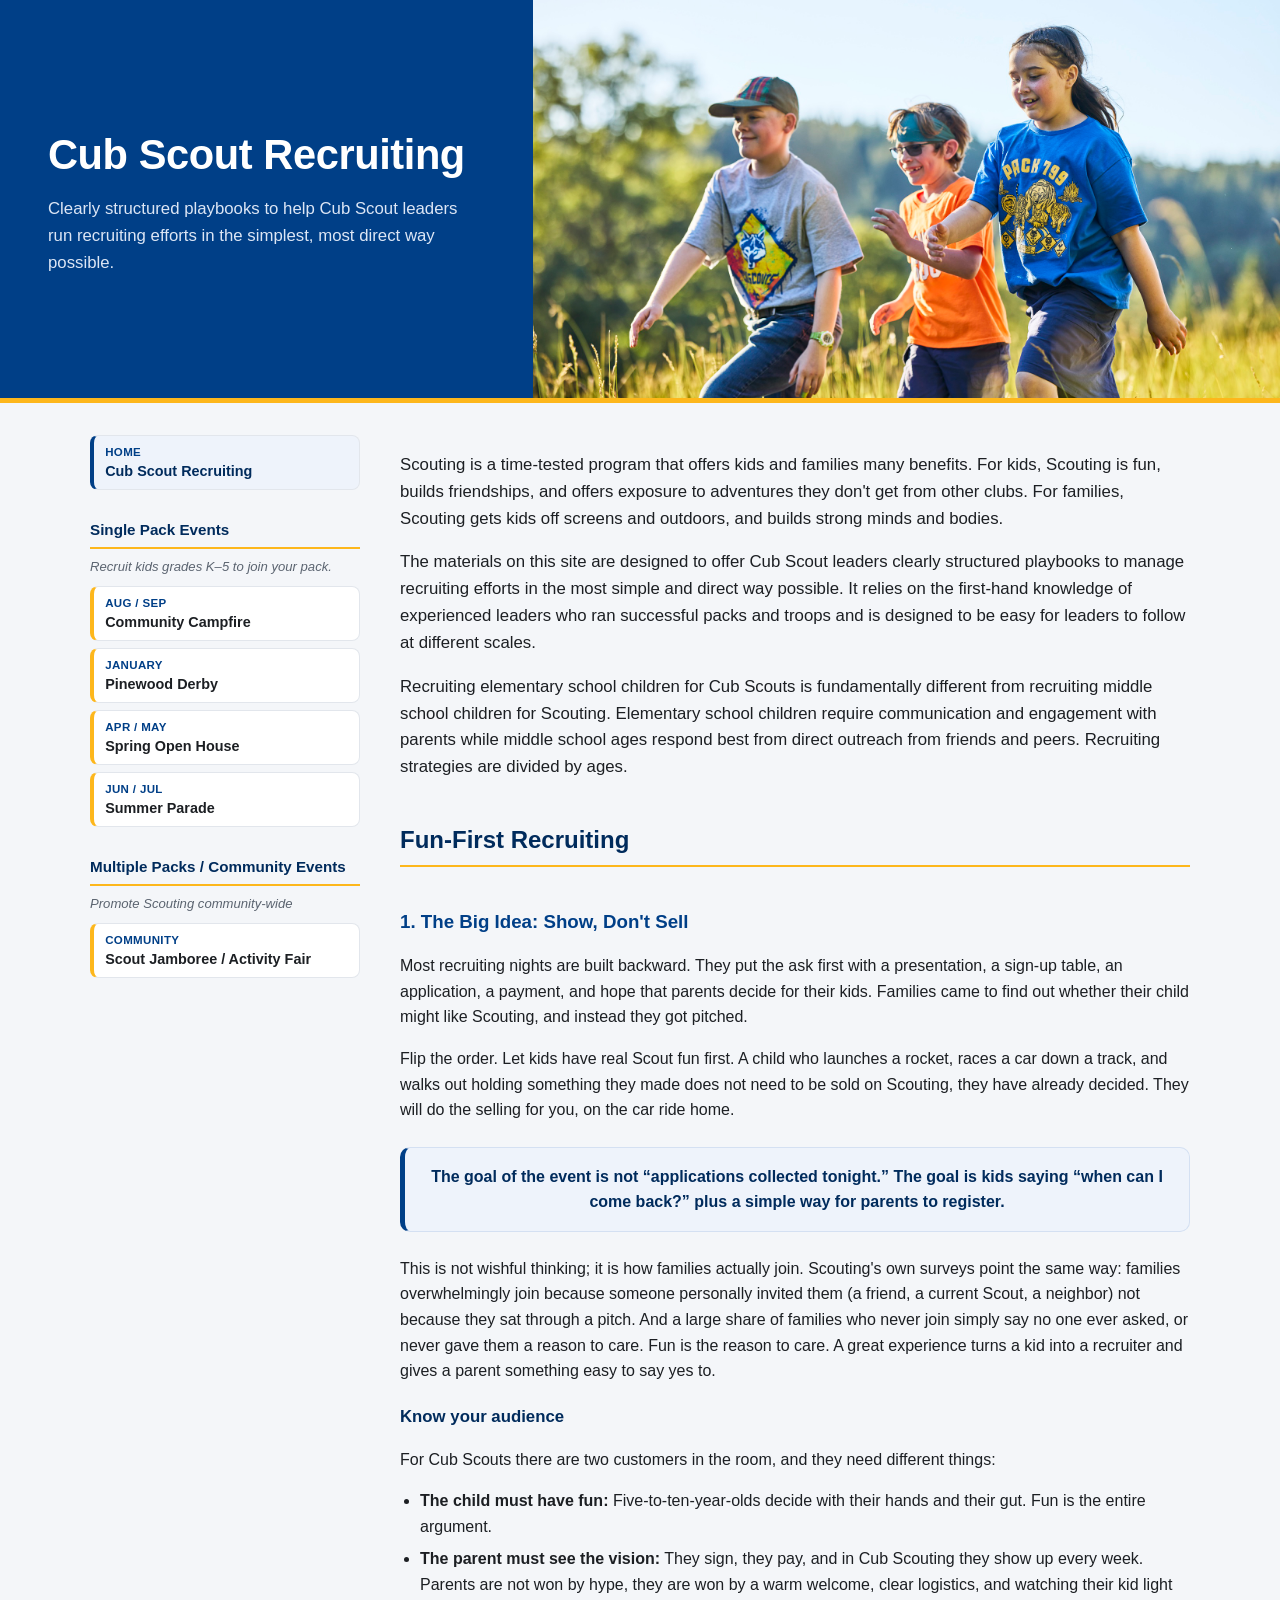
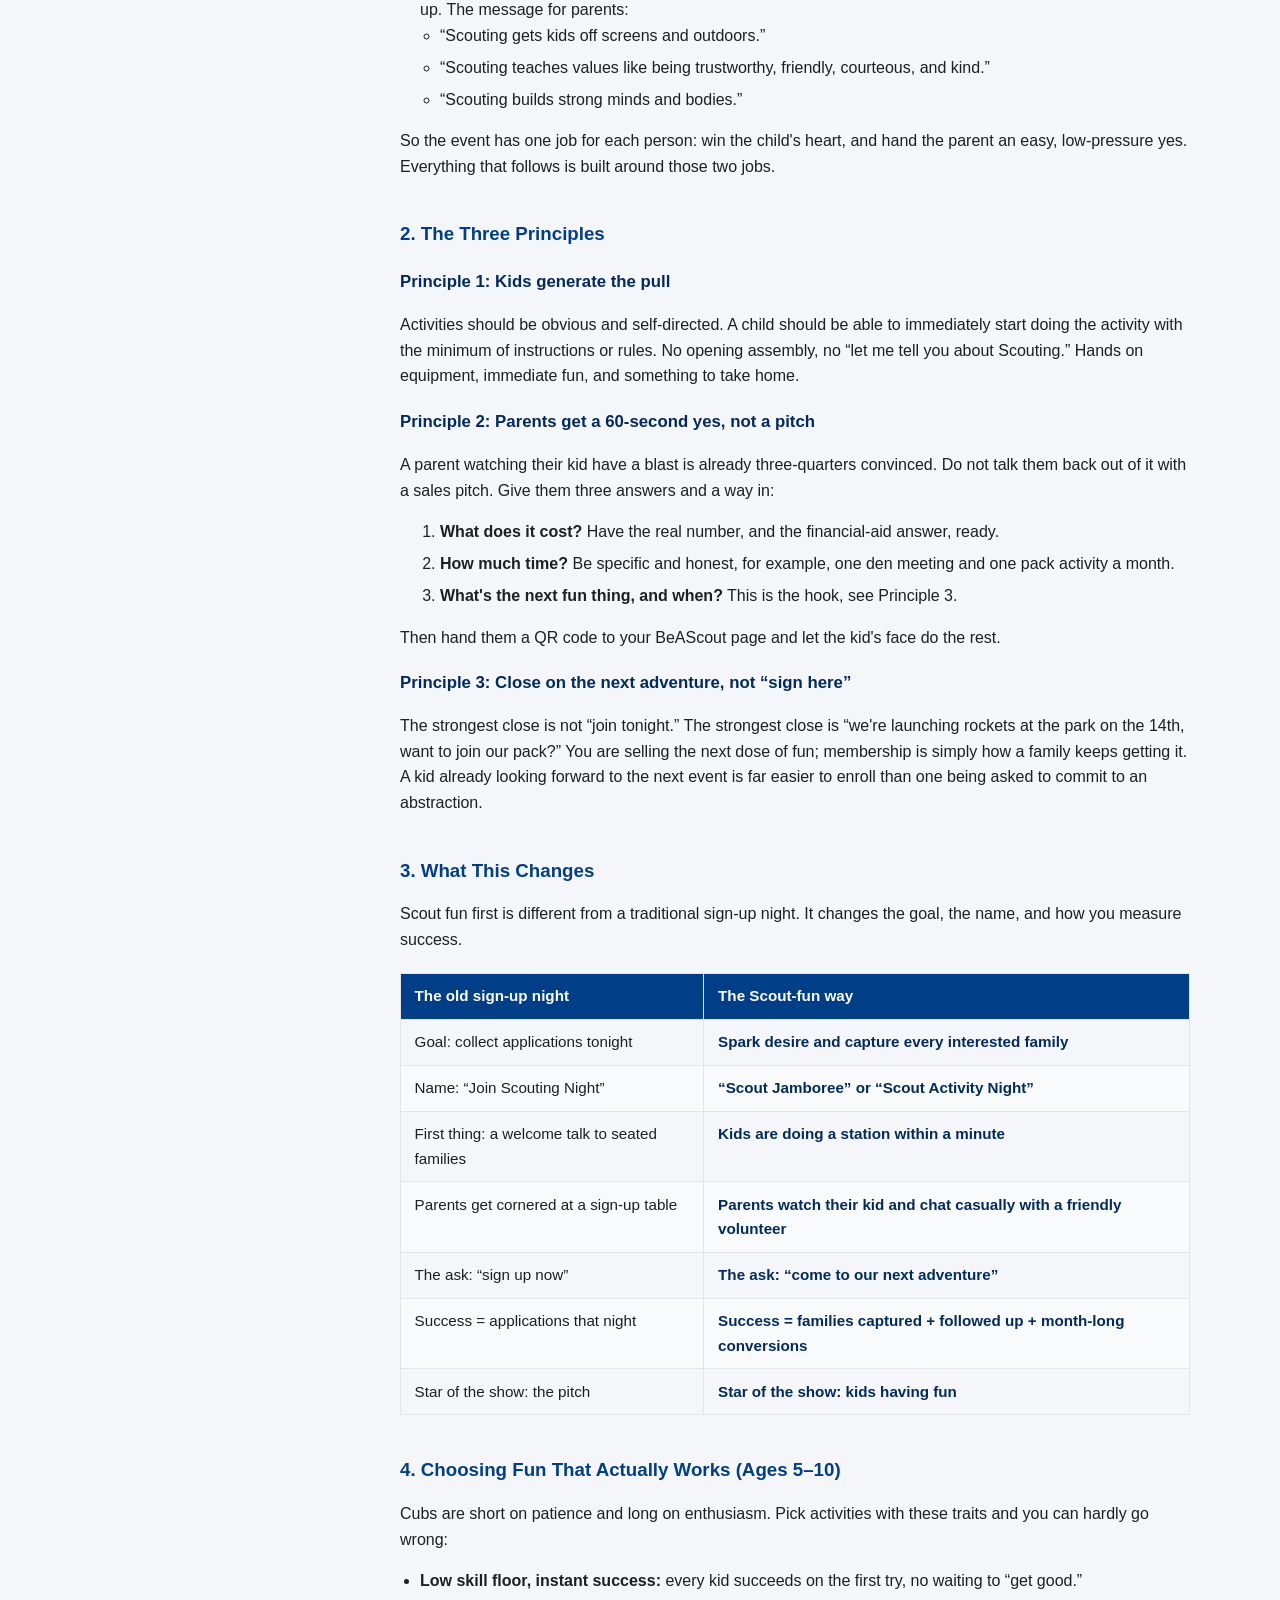
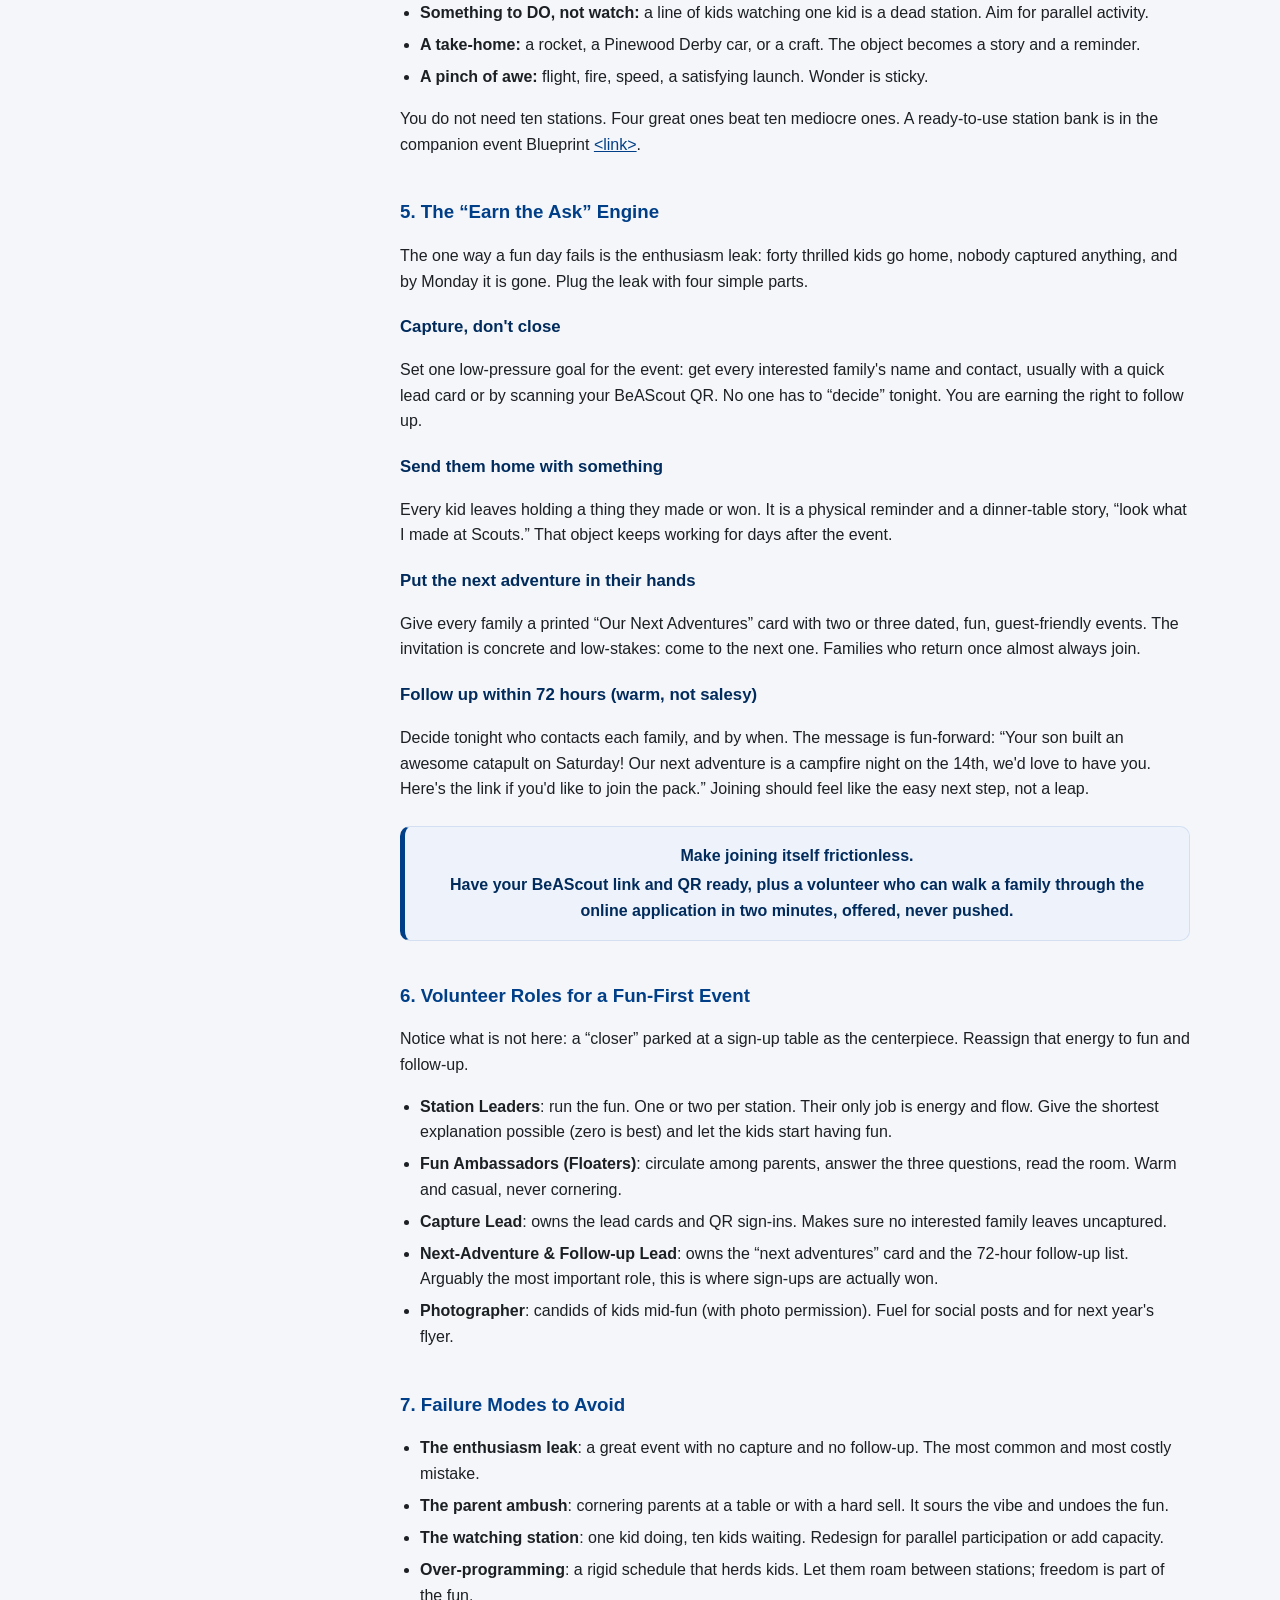
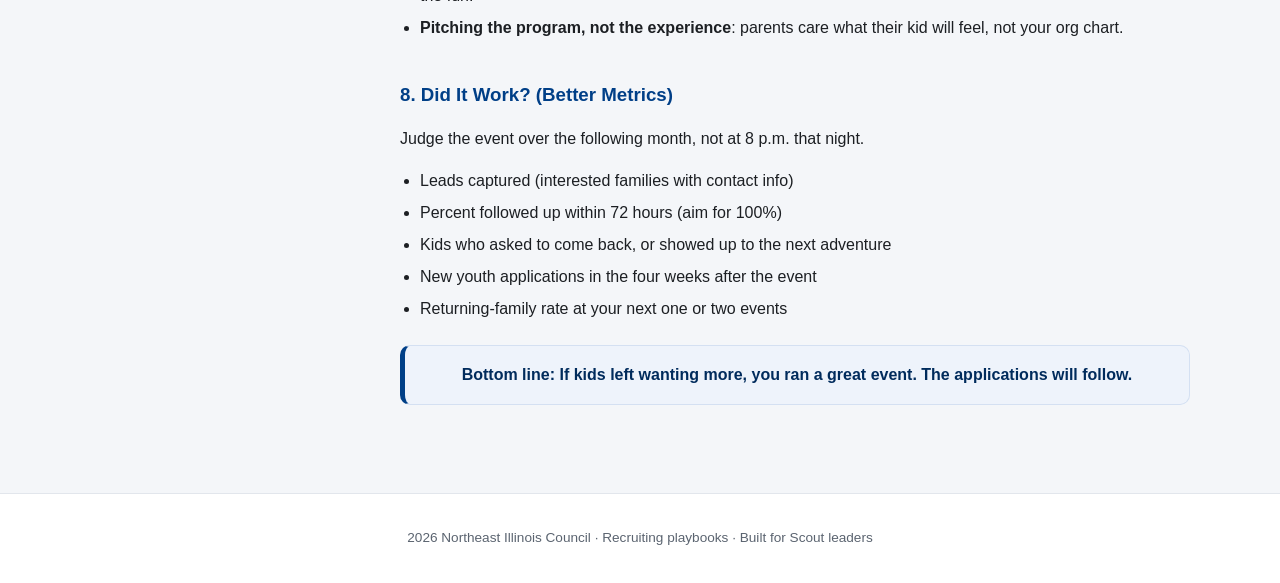
==== index.html @ 7125d2ce "feat: center footer, standardize text, render year dynamically - Center .site-footer text on all pag" ====
<!DOCTYPE html>
<html lang="en">
<head>
  <meta charset="UTF-8">
  <meta name="viewport" content="width=device-width, initial-scale=1.0">
  <title>Cub Scout Recruiting</title>
  <meta name="description" content="Clearly structured recruiting playbooks for Cub Scout leaders, built on the first-hand knowledge of experienced leaders.">
  <link rel="stylesheet" href="styles.css">
</head>
<body>
  <header class="site-header">
    <div class="hero">
      <h1>Cub Scout Recruiting</h1>
      <p class="tagline">Clearly structured playbooks to help Cub Scout leaders run recruiting efforts in the simplest, most direct way possible.</p>
    </div>
    <img class="hero-image" src="images/three_scouts_hiking_hero.jpeg" alt="Three Cub Scouts hiking outdoors">
  </header>

  <div class="layout">
    <aside class="sidebar" id="site-nav"></aside>

    <main class="content article">
      <section class="intro">
        <p>Scouting is a time-tested program that offers kids and families many benefits. For kids, Scouting is fun, builds friendships, and offers exposure to adventures they don't get from other clubs. For families, Scouting gets kids off screens and outdoors, and builds strong minds and bodies.</p>

        <p>The materials on this site are designed to offer Cub Scout leaders clearly structured playbooks to manage recruiting efforts in the most simple and direct way possible. It relies on the first-hand knowledge of experienced leaders who ran successful packs and troops and is designed to be easy for leaders to follow at different scales.</p>

        <p>Recruiting elementary school children for Cub Scouts is fundamentally different from recruiting middle school children for Scouting. Elementary school children require communication and engagement with parents while middle school ages respond best from direct outreach from friends and peers. Recruiting strategies are divided by ages.</p>
      </section>

      <section id="fun-first-recruiting">
        <h2>Fun-First Recruiting</h2>
      </section>

      <section>
        <h3>1. The Big Idea: Show, Don't Sell</h3>
        <p>Most recruiting nights are built backward. They put the ask first with a presentation, a sign-up table, an application, a payment, and hope that parents decide for their kids. Families came to find out whether their child might like Scouting, and instead they got pitched.</p>

        <p>Flip the order. Let kids have real Scout fun first. A child who launches a rocket, races a car down a track, and walks out holding something they made does not need to be sold on Scouting, they have already decided. They will do the selling for you, on the car ride home.</p>

        <div class="callout">
          The goal of the event is not &ldquo;applications collected tonight.&rdquo; The goal is kids saying &ldquo;when can I come back?&rdquo; plus a simple way for parents to register.
        </div>

        <p>This is not wishful thinking; it is how families actually join. Scouting's own surveys point the same way: families overwhelmingly join because someone personally invited them (a friend, a current Scout, a neighbor) not because they sat through a pitch. And a large share of families who never join simply say no one ever asked, or never gave them a reason to care. Fun is the reason to care. A great experience turns a kid into a recruiter and gives a parent something easy to say yes to.</p>

        <h4>Know your audience</h4>
        <p>For Cub Scouts there are two customers in the room, and they need different things:</p>
        <ul>
          <li><strong>The child must have fun:</strong> Five-to-ten-year-olds decide with their hands and their gut. Fun is the entire argument.</li>
          <li><strong>The parent must see the vision:</strong> They sign, they pay, and in Cub Scouting they show up every week. Parents are not won by hype, they are won by a warm welcome, clear logistics, and watching their kid light up. The message for parents:
            <ul>
              <li>&ldquo;Scouting gets kids off screens and outdoors.&rdquo;</li>
              <li>&ldquo;Scouting teaches values like being trustworthy, friendly, courteous, and kind.&rdquo;</li>
              <li>&ldquo;Scouting builds strong minds and bodies.&rdquo;</li>
            </ul>
          </li>
        </ul>
        <p>So the event has one job for each person: win the child's heart, and hand the parent an easy, low-pressure yes. Everything that follows is built around those two jobs.</p>
      </section>

      <section>
        <h3>2. The Three Principles</h3>

        <h4>Principle 1: Kids generate the pull</h4>
        <p>Activities should be obvious and self-directed. A child should be able to immediately start doing the activity with the minimum of instructions or rules. No opening assembly, no &ldquo;let me tell you about Scouting.&rdquo; Hands on equipment, immediate fun, and something to take home.</p>

        <h4>Principle 2: Parents get a 60-second yes, not a pitch</h4>
        <p>A parent watching their kid have a blast is already three-quarters convinced. Do not talk them back out of it with a sales pitch. Give them three answers and a way in:</p>
        <ol>
          <li><strong>What does it cost?</strong> Have the real number, and the financial-aid answer, ready.</li>
          <li><strong>How much time?</strong> Be specific and honest, for example, one den meeting and one pack activity a month.</li>
          <li><strong>What's the next fun thing, and when?</strong> This is the hook, see Principle 3.</li>
        </ol>
        <p>Then hand them a QR code to your BeAScout page and let the kid's face do the rest.</p>

        <h4>Principle 3: Close on the next adventure, not &ldquo;sign here&rdquo;</h4>
        <p>The strongest close is not &ldquo;join tonight.&rdquo; The strongest close is &ldquo;we're launching rockets at the park on the 14th, want to join our pack?&rdquo; You are selling the next dose of fun; membership is simply how a family keeps getting it. A kid already looking forward to the next event is far easier to enroll than one being asked to commit to an abstraction.</p>
      </section>

      <section>
        <h3>3. What This Changes</h3>
        <p>Scout fun first is different from a traditional sign-up night. It changes the goal, the name, and how you measure success.</p>
        <table class="compare">
          <thead>
            <tr>
              <th>The old sign-up night</th>
              <th>The Scout-fun way</th>
            </tr>
          </thead>
          <tbody>
            <tr><td>Goal: collect applications tonight</td><td class="new">Spark desire and capture every interested family</td></tr>
            <tr><td>Name: &ldquo;Join Scouting Night&rdquo;</td><td class="new">&ldquo;Scout Jamboree&rdquo; or &ldquo;Scout Activity Night&rdquo;</td></tr>
            <tr><td>First thing: a welcome talk to seated families</td><td class="new">Kids are doing a station within a minute</td></tr>
            <tr><td>Parents get cornered at a sign-up table</td><td class="new">Parents watch their kid and chat casually with a friendly volunteer</td></tr>
            <tr><td>The ask: &ldquo;sign up now&rdquo;</td><td class="new">The ask: &ldquo;come to our next adventure&rdquo;</td></tr>
            <tr><td>Success = applications that night</td><td class="new">Success = families captured + followed up + month-long conversions</td></tr>
            <tr><td>Star of the show: the pitch</td><td class="new">Star of the show: kids having fun</td></tr>
          </tbody>
        </table>
      </section>

      <section>
        <h3>4. Choosing Fun That Actually Works (Ages 5&ndash;10)</h3>
        <p>Cubs are short on patience and long on enthusiasm. Pick activities with these traits and you can hardly go wrong:</p>
        <ul>
          <li><strong>Low skill floor, instant success:</strong> every kid succeeds on the first try, no waiting to &ldquo;get good.&rdquo;</li>
          <li><strong>Something to DO, not watch:</strong> a line of kids watching one kid is a dead station. Aim for parallel activity.</li>
          <li><strong>A take-home:</strong> a rocket, a Pinewood Derby car, or a craft. The object becomes a story and a reminder.</li>
          <li><strong>A pinch of awe:</strong> flight, fire, speed, a satisfying launch. Wonder is sticky.</li>
        </ul>
        <p>You do not need ten stations. Four great ones beat ten mediocre ones. A ready-to-use station bank is in the companion event Blueprint <a href="#">&lt;link&gt;</a>.</p>
      </section>

      <section>
        <h3>5. The &ldquo;Earn the Ask&rdquo; Engine</h3>
        <p>The one way a fun day fails is the enthusiasm leak: forty thrilled kids go home, nobody captured anything, and by Monday it is gone. Plug the leak with four simple parts.</p>

        <h4>Capture, don't close</h4>
        <p>Set one low-pressure goal for the event: get every interested family's name and contact, usually with a quick lead card or by scanning your BeAScout QR. No one has to &ldquo;decide&rdquo; tonight. You are earning the right to follow up.</p>

        <h4>Send them home with something</h4>
        <p>Every kid leaves holding a thing they made or won. It is a physical reminder and a dinner-table story, &ldquo;look what I made at Scouts.&rdquo; That object keeps working for days after the event.</p>

        <h4>Put the next adventure in their hands</h4>
        <p>Give every family a printed &ldquo;Our Next Adventures&rdquo; card with two or three dated, fun, guest-friendly events. The invitation is concrete and low-stakes: come to the next one. Families who return once almost always join.</p>

        <h4>Follow up within 72 hours (warm, not salesy)</h4>
        <p>Decide tonight who contacts each family, and by when. The message is fun-forward: &ldquo;Your son built an awesome catapult on Saturday! Our next adventure is a campfire night on the 14th, we'd love to have you. Here's the link if you'd like to join the pack.&rdquo; Joining should feel like the easy next step, not a leap.</p>

        <div class="callout">
          <span class="lead">Make joining itself frictionless.</span>
          Have your BeAScout link and QR ready, plus a volunteer who can walk a family through the online application in two minutes, offered, never pushed.
        </div>
      </section>

      <section>
        <h3>6. Volunteer Roles for a Fun-First Event</h3>
        <p>Notice what is not here: a &ldquo;closer&rdquo; parked at a sign-up table as the centerpiece. Reassign that energy to fun and follow-up.</p>
        <ul>
          <li><strong>Station Leaders</strong>: run the fun. One or two per station. Their only job is energy and flow. Give the shortest explanation possible (zero is best) and let the kids start having fun.</li>
          <li><strong>Fun Ambassadors (Floaters)</strong>: circulate among parents, answer the three questions, read the room. Warm and casual, never cornering.</li>
          <li><strong>Capture Lead</strong>: owns the lead cards and QR sign-ins. Makes sure no interested family leaves uncaptured.</li>
          <li><strong>Next-Adventure &amp; Follow-up Lead</strong>: owns the &ldquo;next adventures&rdquo; card and the 72-hour follow-up list. Arguably the most important role, this is where sign-ups are actually won.</li>
          <li><strong>Photographer</strong>: candids of kids mid-fun (with photo permission). Fuel for social posts and for next year's flyer.</li>
        </ul>
      </section>

      <section>
        <h3>7. Failure Modes to Avoid</h3>
        <ul>
          <li><strong>The enthusiasm leak</strong>: a great event with no capture and no follow-up. The most common and most costly mistake.</li>
          <li><strong>The parent ambush</strong>: cornering parents at a table or with a hard sell. It sours the vibe and undoes the fun.</li>
          <li><strong>The watching station</strong>: one kid doing, ten kids waiting. Redesign for parallel participation or add capacity.</li>
          <li><strong>Over-programming</strong>: a rigid schedule that herds kids. Let them roam between stations; freedom is part of the fun.</li>
          <li><strong>Pitching the program, not the experience</strong>: parents care what their kid will feel, not your org chart.</li>
        </ul>
      </section>

      <section>
        <h3>8. Did It Work? (Better Metrics)</h3>
        <p>Judge the event over the following month, not at 8 p.m. that night.</p>
        <ul>
          <li>Leads captured (interested families with contact info)</li>
          <li>Percent followed up within 72 hours (aim for 100%)</li>
          <li>Kids who asked to come back, or showed up to the next adventure</li>
          <li>New youth applications in the four weeks after the event</li>
          <li>Returning-family rate at your next one or two events</li>
        </ul>
        <div class="callout">
          Bottom line: If kids left wanting more, you ran a great event. The applications will follow.
        </div>
      </section>
    </main>
  </div>

  <footer class="site-footer">
    <div class="inner">
      <p id="site-footer-text">Northeast Illinois Council &middot; Recruiting playbooks &middot; Built for Scout leaders</p>
    </div>
  </footer>

  <script src="nav.js"></script>
</body>
</html>
---- styles.css ----
/* Cub Scout Recruiting — shared styles
   Static-site friendly: no external dependencies, served as-is from R2. */

:root {
  --scout-blue: #003f87;      /* BSA blue */
  --scout-blue-dark: #002b5c;
  --scout-gold: #ce1126;      /* accent red */
  --scout-yellow: #fdb71c;    /* BSA gold */
  --ink: #1c1f23;
  --muted: #5b6470;
  --paper: #ffffff;
  --bg: #f4f6f9;
  --border: #e2e6ec;
  --radius: 10px;
  --maxw: 860px;
}

* { box-sizing: border-box; }

html { -webkit-text-size-adjust: 100%; }

body {
  margin: 0;
  font-family: -apple-system, BlinkMacSystemFont, "Segoe UI", Roboto, Helvetica, Arial, sans-serif;
  line-height: 1.6;
  color: var(--ink);
  background: var(--bg);
}

a { color: var(--scout-blue); }
a:hover { color: var(--scout-blue-dark); }

/* ---- Header / hero ---- */
.site-header {
  background: var(--scout-blue);
  color: #fff;
  border-bottom: 5px solid var(--scout-yellow);
  display: grid;
  grid-template-columns: 5fr 7fr;
  align-items: stretch;
  min-height: 320px;
}

.hero {
  display: flex;
  flex-direction: column;
  justify-content: center;
  padding: 2.5rem clamp(1.25rem, 4vw, 3rem);
}

.hero h1 {
  margin: 0 0 .5rem;
  font-size: clamp(1.8rem, 4vw, 2.6rem);
  letter-spacing: -0.01em;
}

.hero .tagline {
  margin: 0;
  font-size: 1.05rem;
  color: #dce6f5;
  max-width: 60ch;
}

.hero-image {
  width: 100%;
  height: 100%;
  object-fit: cover;
  object-position: center top; /* anchor crop to top so faces stay in frame */
  display: block;
}

/* Stack hero on narrow screens: image on top, text below */
@media (max-width: 760px) {
  .site-header {
    grid-template-columns: 1fr;
    min-height: 0;
  }
  .site-header .hero { order: 2; }
  .site-header .hero-image {
    order: 1;
    height: auto;
    max-height: 280px;
  }
}

/* ---- Layout ---- */
main {
  max-width: var(--maxw);
  margin: 0 auto;
  padding: 2rem 1.25rem 3rem;
}

/* Two-column layout: left nav sidebar + content */
.layout {
  max-width: 1140px;
  margin: 0 auto;
  padding: 2rem 1.25rem 3rem;
  display: grid;
  grid-template-columns: 270px 1fr;
  gap: 2.5rem;
  align-items: start;
}

.layout main { max-width: none; margin: 0; padding: 0; }

.sidebar { position: sticky; top: 1rem; }

.nav-group { margin-bottom: 1.75rem; }

.nav-group h2 {
  font-size: .95rem;
  color: var(--scout-blue-dark);
  border-bottom: 2px solid var(--scout-yellow);
  padding-bottom: .3rem;
  margin: 0 0 .4rem;
}

.nav-group .objective {
  font-size: .82rem;
  margin: 0 0 .6rem;
}

.side-nav {
  list-style: none;
  margin: 0;
  padding: 0;
  display: grid;
  gap: .45rem;
}

.side-nav a {
  display: block;
  background: var(--paper);
  border: 1px solid var(--border);
  border-left: 4px solid var(--scout-yellow);
  border-radius: 8px;
  padding: .55rem .7rem;
  text-decoration: none;
  color: var(--ink);
  font-weight: 600;
  font-size: .9rem;
  line-height: 1.3;
  transition: border-color .15s, box-shadow .15s, transform .05s;
}

.side-nav a:hover {
  border-left-color: var(--scout-blue);
  box-shadow: 0 2px 8px rgba(0, 63, 135, 0.08);
  transform: translateY(-1px);
}

.side-nav .when {
  display: block;
  color: var(--scout-blue);
  font-weight: 700;
  font-size: .72rem;
  text-transform: uppercase;
  letter-spacing: .03em;
  margin-bottom: .1rem;
}

/* Current page in the shared nav */
.side-nav a[aria-current="page"] {
  border-left-color: var(--scout-blue);
  background: #eef3fb;
  color: var(--scout-blue-dark);
}

@media (max-width: 760px) {
  .layout {
    grid-template-columns: 1fr;
    gap: 1.5rem;
  }
  .sidebar { position: static; }
}

section { margin-bottom: 2.5rem; }

.intro p { font-size: 1.05rem; }

h2 {
  color: var(--scout-blue-dark);
  border-bottom: 2px solid var(--scout-yellow);
  padding-bottom: .35rem;
  margin-top: 2rem;
}

.objective {
  font-style: italic;
  color: var(--muted);
  margin: .25rem 0 1rem;
}

/* ---- Playbook link cards ---- */
.playbook-list {
  list-style: none;
  margin: 0;
  padding: 0;
  display: grid;
  gap: .75rem;
}

.playbook-list a {
  display: block;
  background: var(--paper);
  border: 1px solid var(--border);
  border-left: 5px solid var(--scout-yellow);
  border-radius: var(--radius);
  padding: .9rem 1.1rem;
  text-decoration: none;
  color: var(--ink);
  font-weight: 600;
  transition: border-color .15s, transform .05s, box-shadow .15s;
}

.playbook-list a:hover {
  border-left-color: var(--scout-blue);
  box-shadow: 0 2px 10px rgba(0, 63, 135, 0.08);
  transform: translateY(-1px);
}

.playbook-list .when {
  display: inline-block;
  min-width: 7.5rem;
  color: var(--scout-blue);
  font-weight: 700;
}

/* ---- Breadcrumb / back link on subpages ---- */
.breadcrumb {
  max-width: var(--maxw);
  margin: 0 auto;
  padding: 1rem 1.25rem 0;
  font-size: .9rem;
}

/* ---- Footer ---- */
.site-footer {
  border-top: 1px solid var(--border);
  background: var(--paper);
  color: var(--muted);
  font-size: .85rem;
}

.site-footer .inner {
  max-width: var(--maxw);
  margin: 0 auto;
  padding: 1.25rem;
  text-align: center;
}

/* ---- Article / playbook content ---- */
.article h3 {
  color: var(--scout-blue);
  margin-top: 1.75rem;
  margin-bottom: .4rem;
}

.article h4 {
  color: var(--scout-blue-dark);
  font-size: 1.05rem;
  margin-top: 1.25rem;
  margin-bottom: .3rem;
}

.article ul { padding-left: 1.25rem; }
.article li { margin-bottom: .4rem; }

/* Highlighted callout / pull box */
.callout {
  background: #eef3fb;
  border: 1px solid #d4e0f2;
  border-left: 5px solid var(--scout-blue);
  border-radius: var(--radius);
  padding: 1rem 1.25rem;
  margin: 1.5rem 0;
  text-align: center;
  font-weight: 600;
  color: var(--scout-blue-dark);
}

.callout .lead { display: block; font-weight: 700; margin-bottom: .25rem; }

/* Comparison table (old way vs new way) */
.compare {
  width: 100%;
  border-collapse: collapse;
  margin: 1.25rem 0;
  font-size: .95rem;
}

.compare th, .compare td {
  border: 1px solid var(--border);
  padding: .65rem .85rem;
  text-align: left;
  vertical-align: top;
}

.compare thead th {
  background: var(--scout-blue);
  color: #fff;
}

.compare tbody tr:nth-child(even) td { background: #f8fafc; }

.compare td.new { color: var(--scout-blue-dark); font-weight: 600; }

/* Activities reference table */
.activity-table {
  width: 100%;
  border-collapse: collapse;
  margin: 1.25rem 0;
  font-size: .92rem;
}

.activity-table th,
.activity-table td {
  border: 1px solid var(--border);
  padding: .55rem .7rem;
  text-align: left;
  vertical-align: top;
}

.activity-table thead th {
  background: var(--scout-blue);
  color: #fff;
}

.activity-table tbody td:first-child {
  font-weight: 600;
  color: var(--scout-blue-dark);
  width: 22%;
}

.activity-table tr.cat th {
  background: var(--scout-yellow);
  color: var(--scout-blue-dark);
  font-size: .78rem;
  text-transform: uppercase;
  letter-spacing: .04em;
}

/* ---- Subpage placeholder ---- */
.placeholder {
  background: var(--paper);
  border: 1px dashed var(--border);
  border-radius: var(--radius);
  padding: 1.5rem;
  color: var(--muted);
}
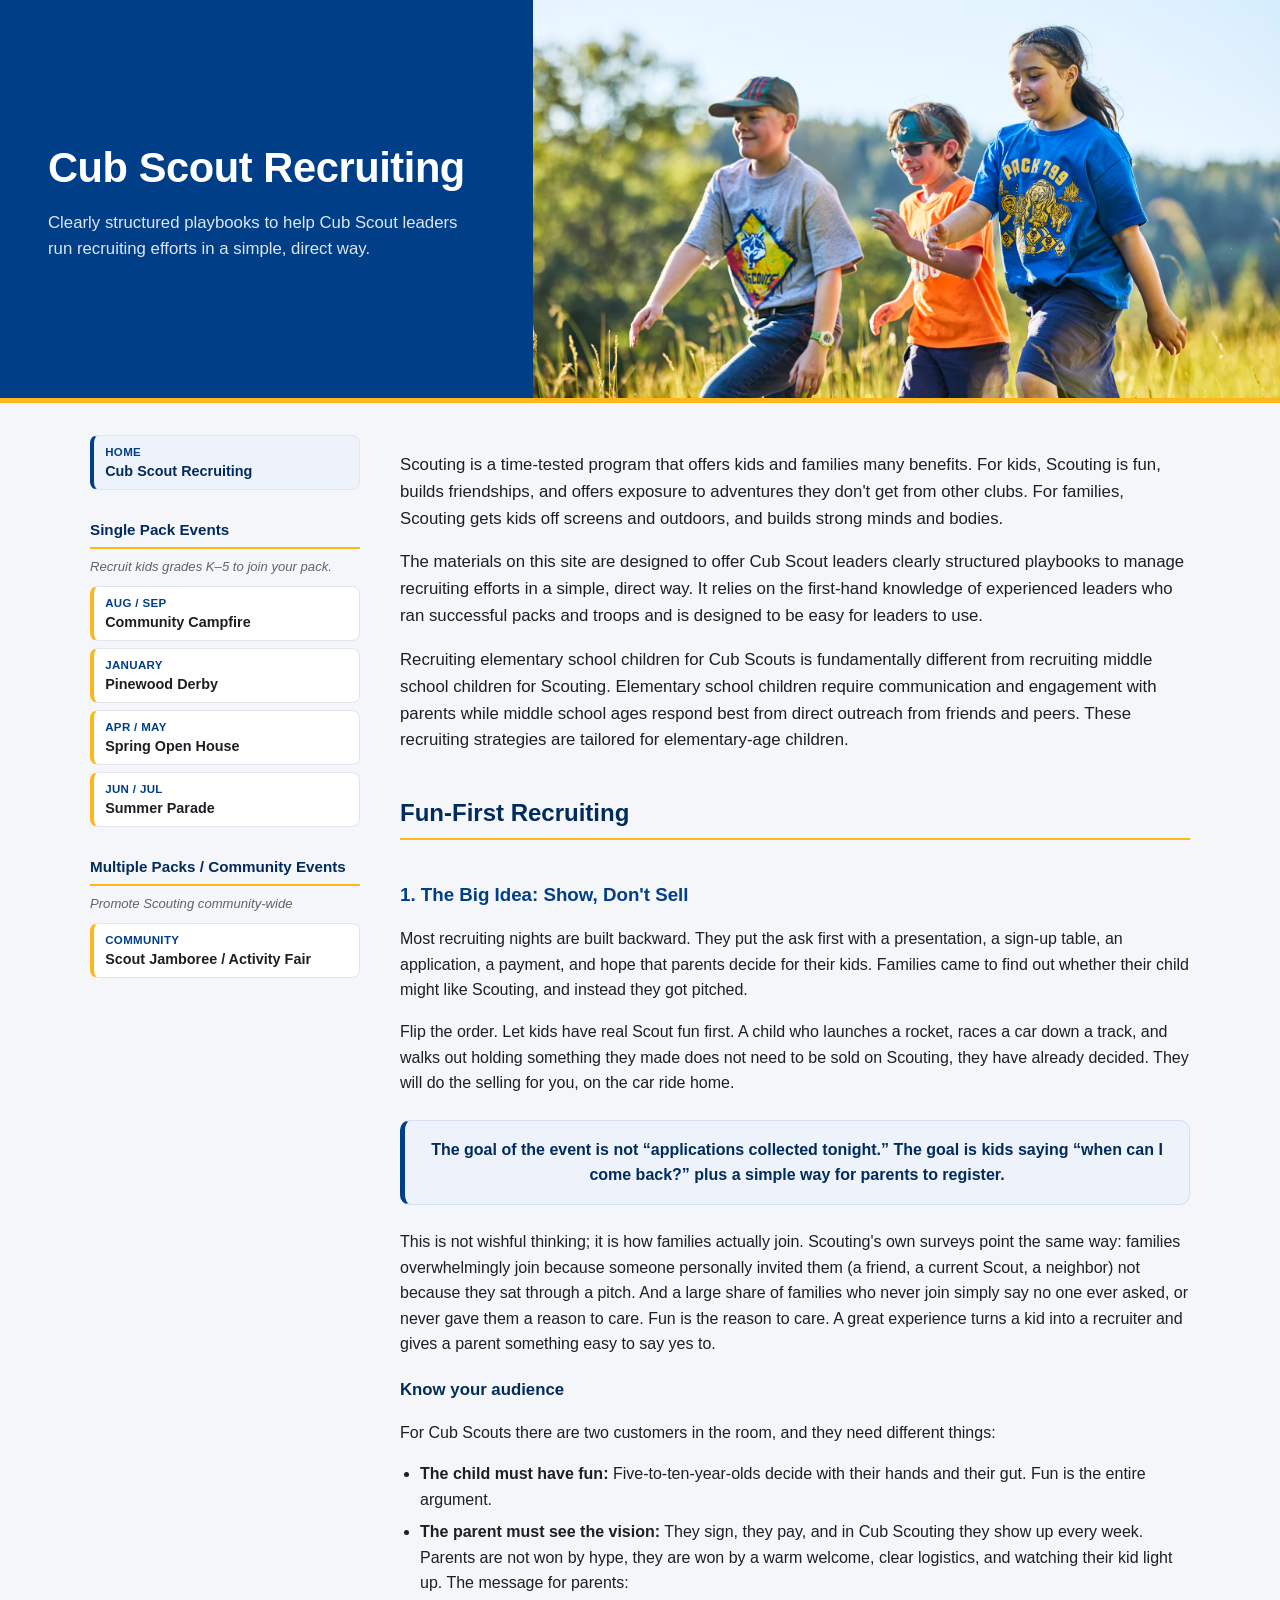
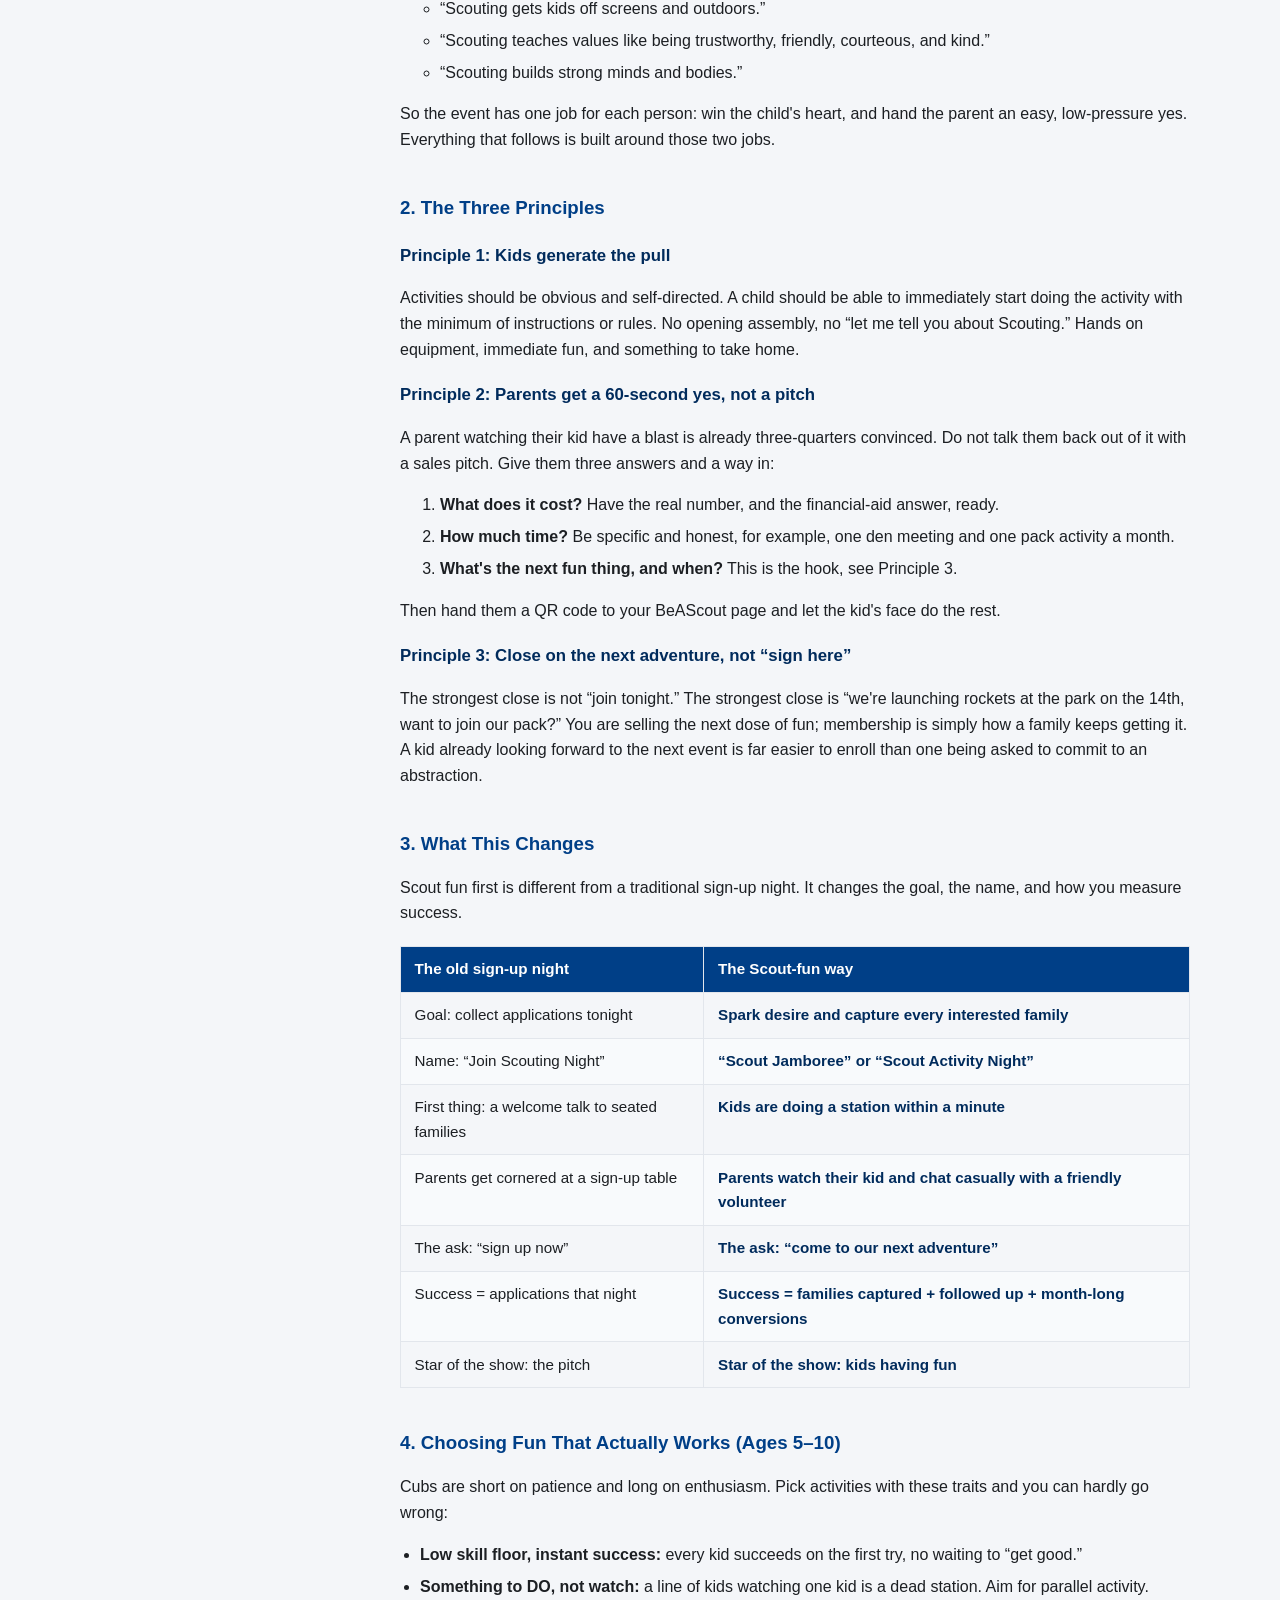
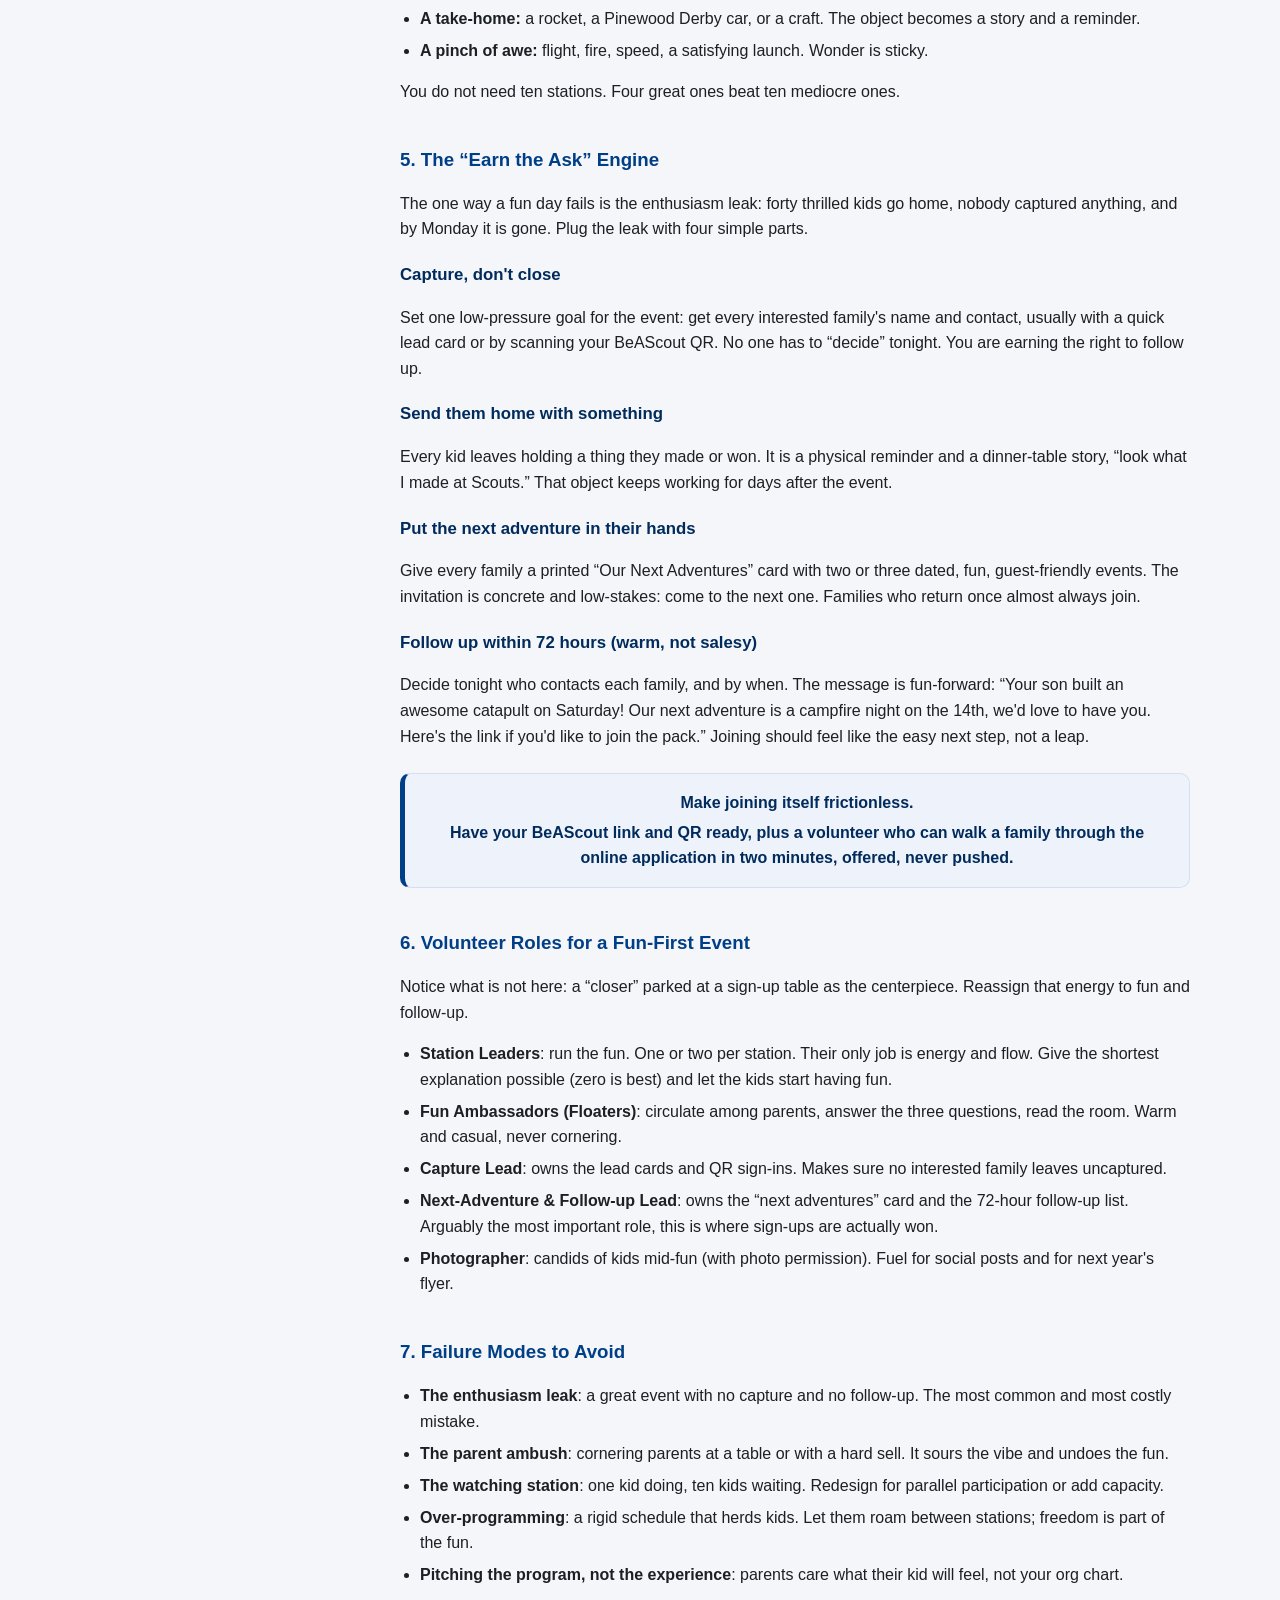
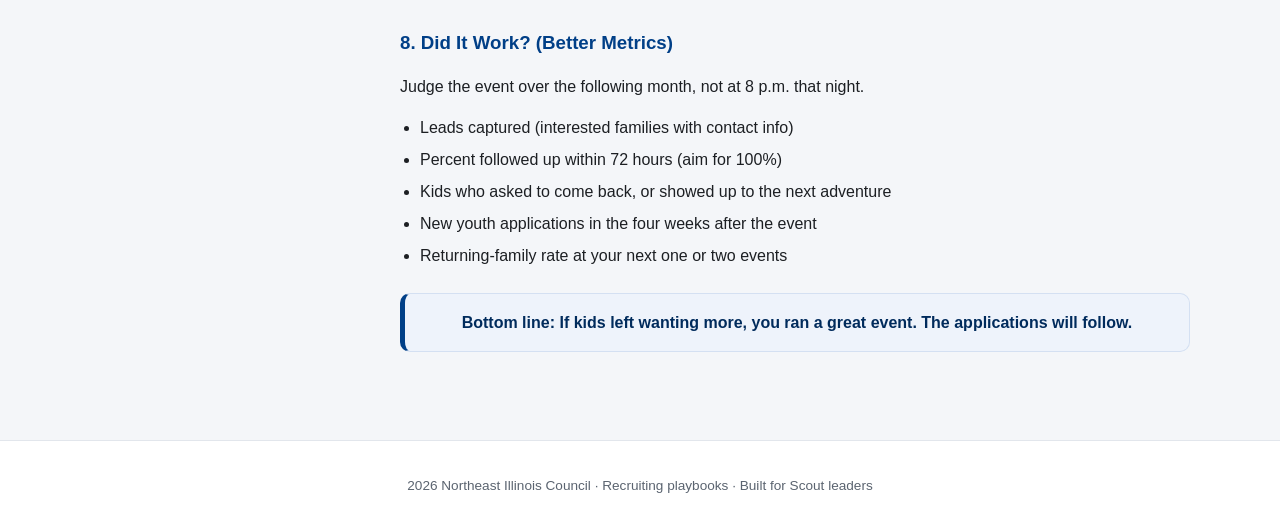
==== commit d6b65f4a: "feat: fill in Pinewood Derby page from pack planning docs Document the full Pinewood Derby playbook " ====
--- a/index.html
+++ b/index.html
@@ -11,7 +11,7 @@
   <header class="site-header">
     <div class="hero">
       <h1>Cub Scout Recruiting</h1>
-      <p class="tagline">Clearly structured playbooks to help Cub Scout leaders run recruiting efforts in the simplest, most direct way possible.</p>
+      <p class="tagline">Clearly structured playbooks to help Cub Scout leaders run recruiting efforts in a simple, direct way.</p>
     </div>
     <img class="hero-image" src="images/three_scouts_hiking_hero.jpeg" alt="Three Cub Scouts hiking outdoors">
   </header>
@@ -23,9 +23,9 @@
       <section class="intro">
         <p>Scouting is a time-tested program that offers kids and families many benefits. For kids, Scouting is fun, builds friendships, and offers exposure to adventures they don't get from other clubs. For families, Scouting gets kids off screens and outdoors, and builds strong minds and bodies.</p>
 
-        <p>The materials on this site are designed to offer Cub Scout leaders clearly structured playbooks to manage recruiting efforts in the most simple and direct way possible. It relies on the first-hand knowledge of experienced leaders who ran successful packs and troops and is designed to be easy for leaders to follow at different scales.</p>
+        <p>The materials on this site are designed to offer Cub Scout leaders clearly structured playbooks to manage recruiting efforts in a simple, direct way. It relies on the first-hand knowledge of experienced leaders who ran successful packs and troops and is designed to be easy for leaders to use.</p>
 
-        <p>Recruiting elementary school children for Cub Scouts is fundamentally different from recruiting middle school children for Scouting. Elementary school children require communication and engagement with parents while middle school ages respond best from direct outreach from friends and peers. Recruiting strategies are divided by ages.</p>
+        <p>Recruiting elementary school children for Cub Scouts is fundamentally different from recruiting middle school children for Scouting. Elementary school children require communication and engagement with parents while middle school ages respond best from direct outreach from friends and peers. These recruiting strategies are tailored for elementary-age children.</p>
       </section>
 
       <section id="fun-first-recruiting">
@@ -109,7 +109,7 @@
           <li><strong>A take-home:</strong> a rocket, a Pinewood Derby car, or a craft. The object becomes a story and a reminder.</li>
           <li><strong>A pinch of awe:</strong> flight, fire, speed, a satisfying launch. Wonder is sticky.</li>
         </ul>
-        <p>You do not need ten stations. Four great ones beat ten mediocre ones. A ready-to-use station bank is in the companion event Blueprint <a href="#">&lt;link&gt;</a>.</p>
+        <p>You do not need ten stations. Four great ones beat ten mediocre ones.</p>
       </section>
 
       <section>
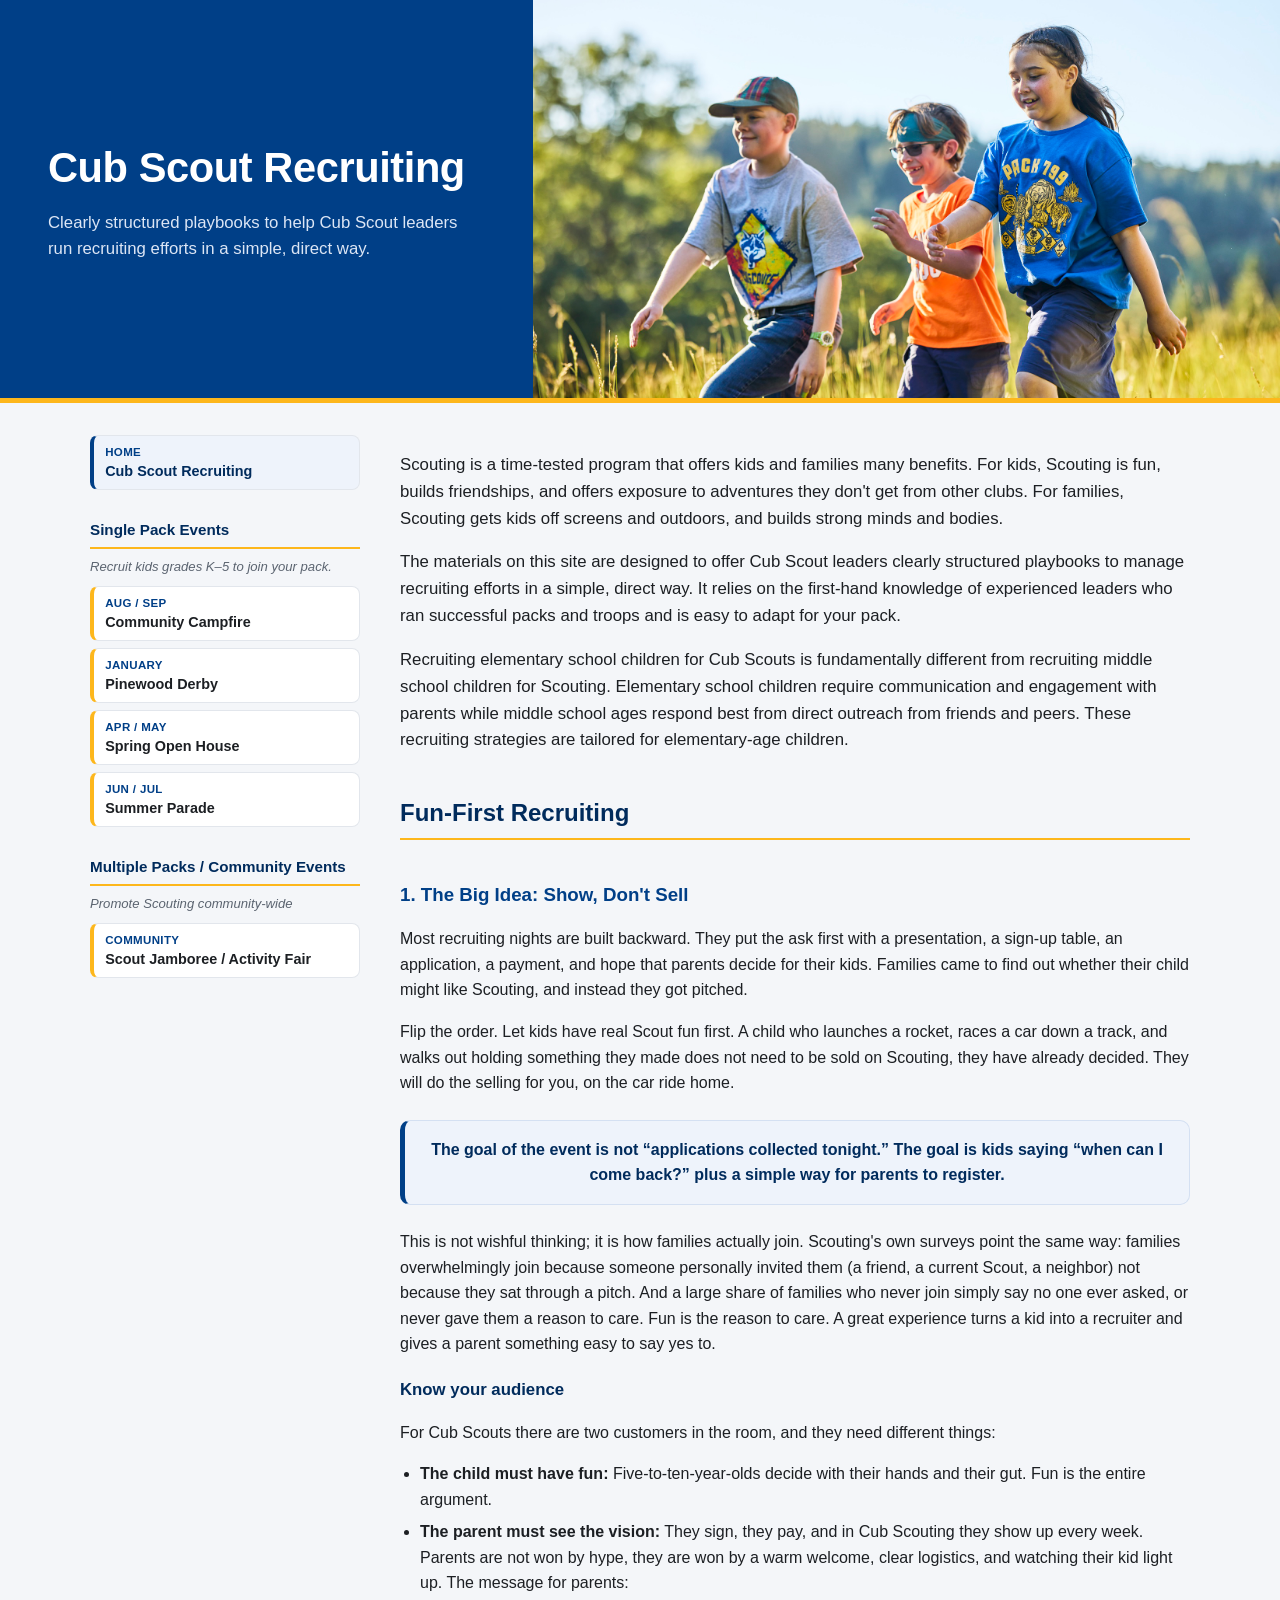
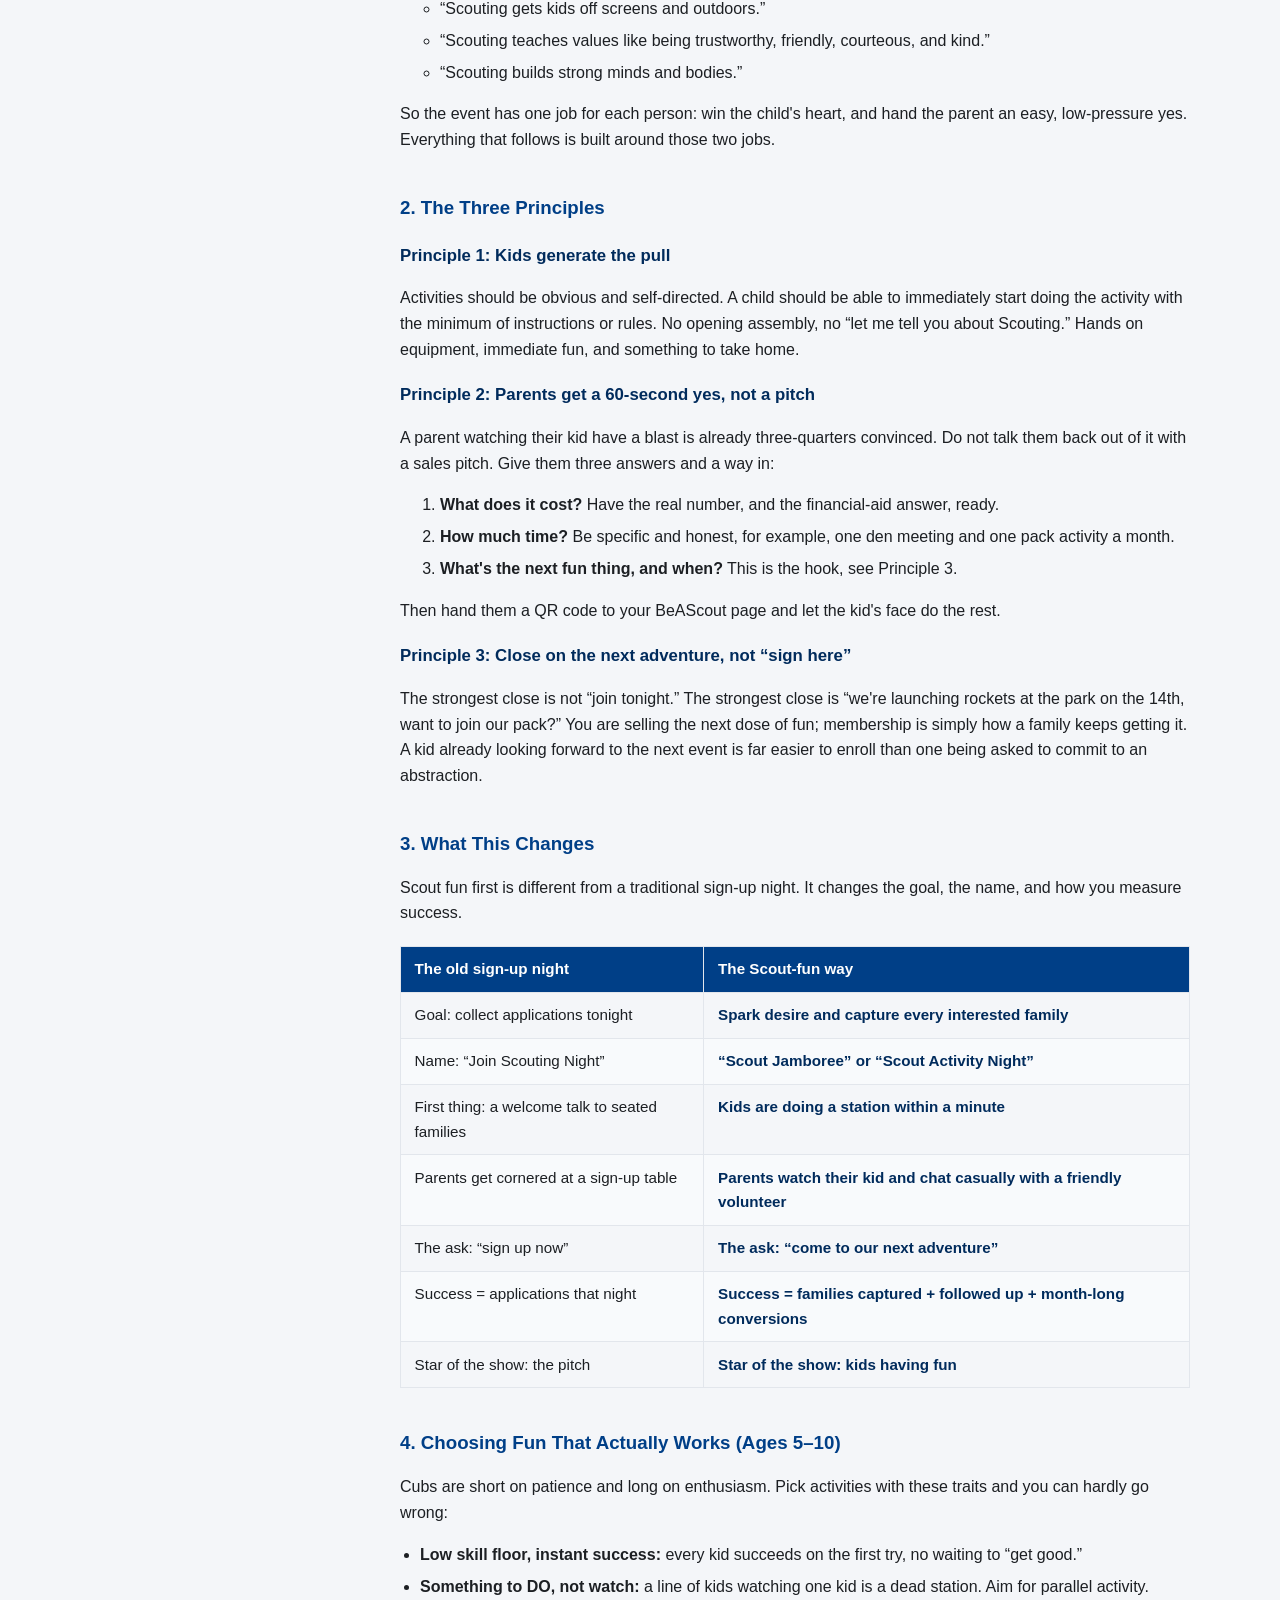
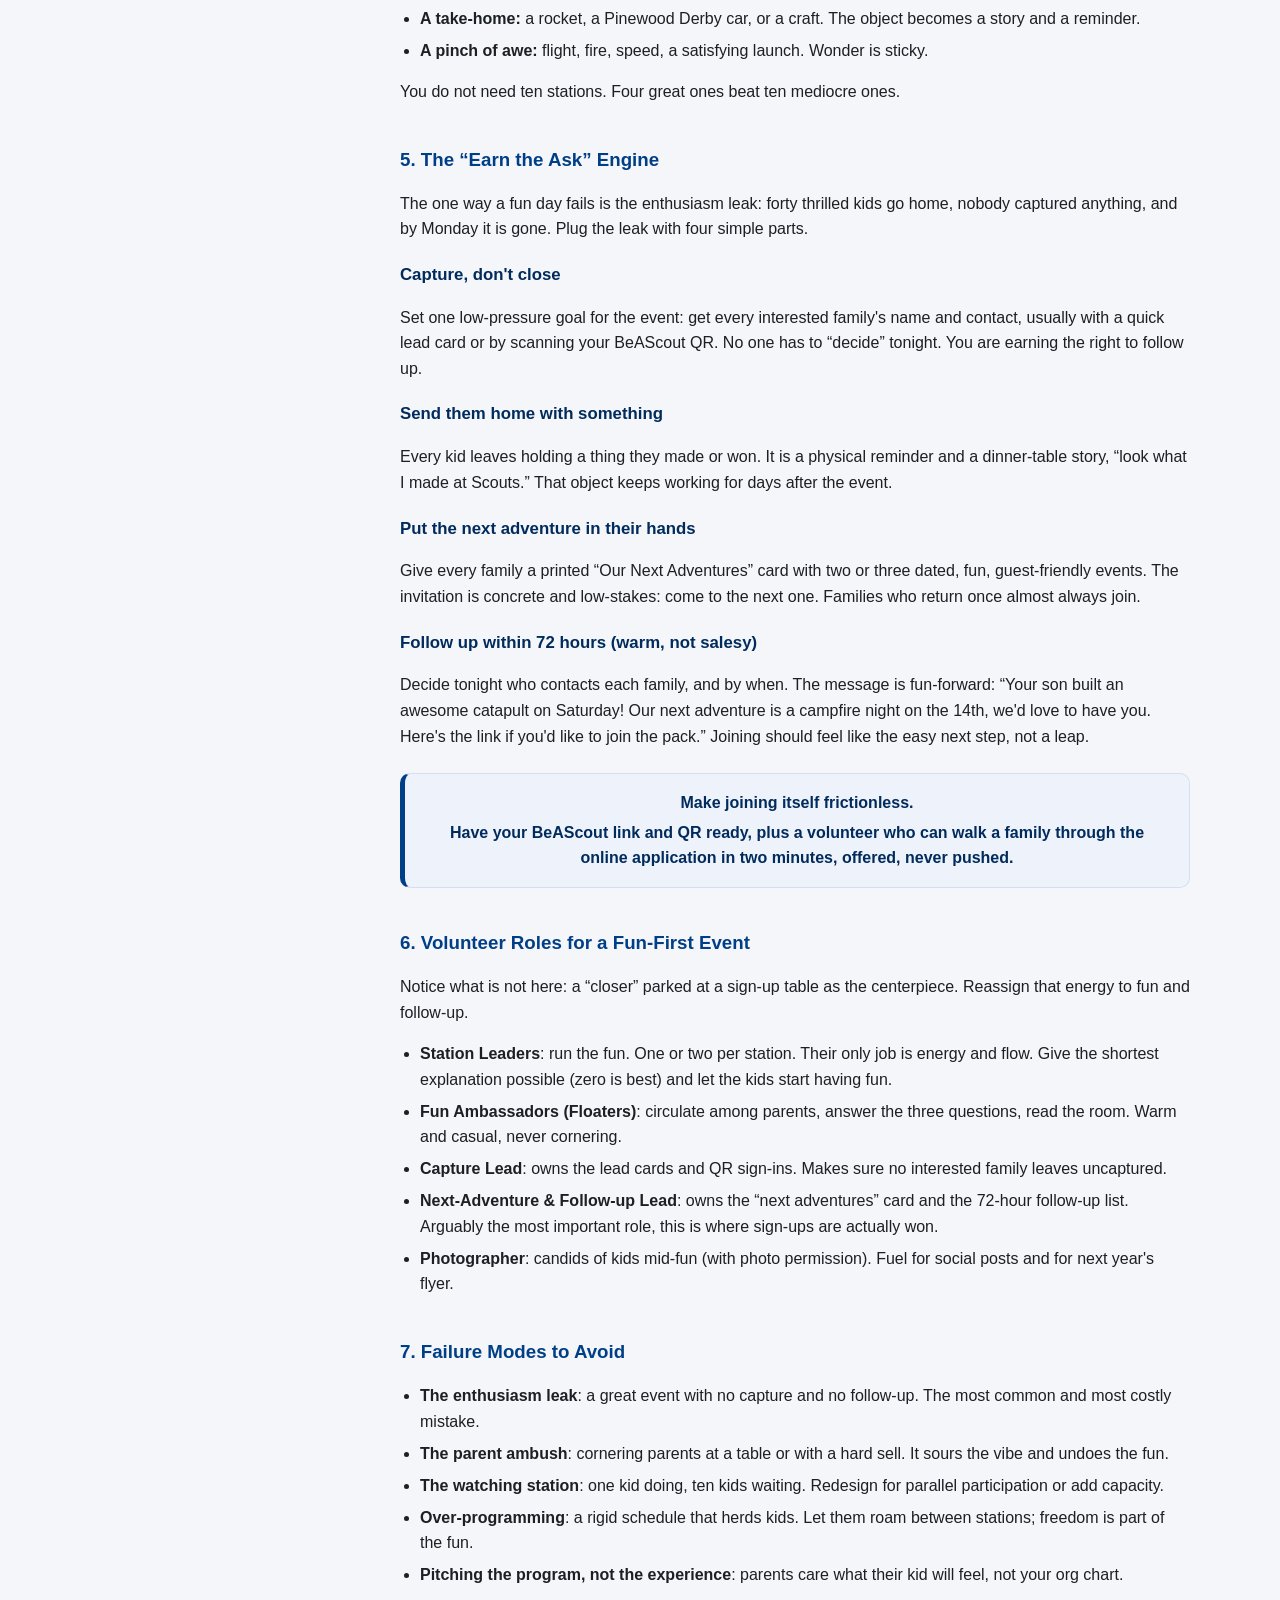
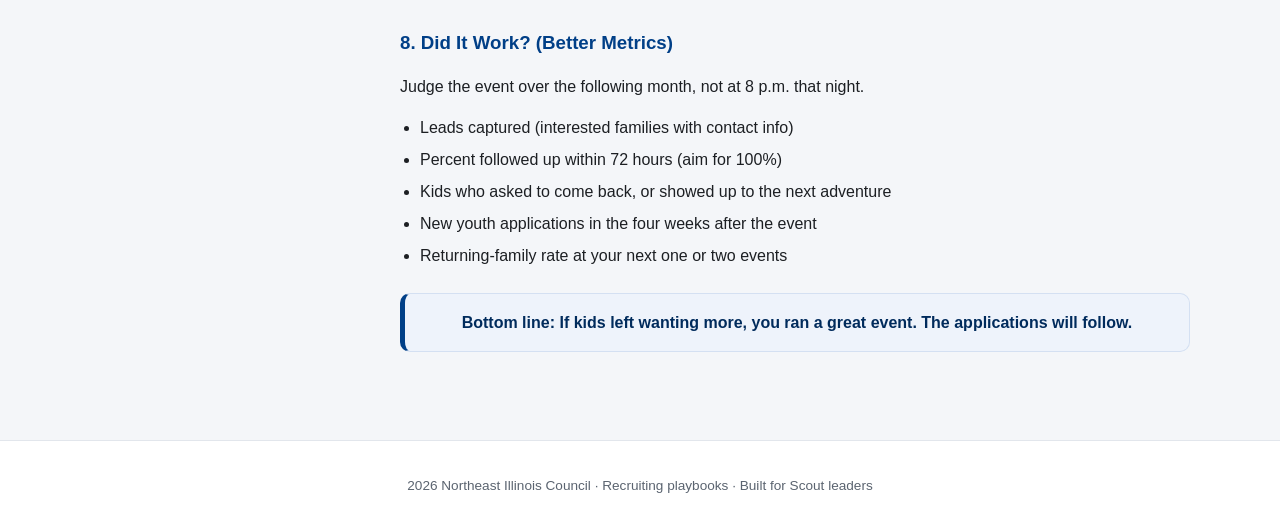
==== commit 93711831: "feat: fill in Scout Jamboree page from 2024-2026 planning docs Aggregate Overview, Calendar of Activ" ====
--- a/index.html
+++ b/index.html
@@ -23,7 +23,7 @@
       <section class="intro">
         <p>Scouting is a time-tested program that offers kids and families many benefits. For kids, Scouting is fun, builds friendships, and offers exposure to adventures they don't get from other clubs. For families, Scouting gets kids off screens and outdoors, and builds strong minds and bodies.</p>
 
-        <p>The materials on this site are designed to offer Cub Scout leaders clearly structured playbooks to manage recruiting efforts in a simple, direct way. It relies on the first-hand knowledge of experienced leaders who ran successful packs and troops and is designed to be easy for leaders to use.</p>
+        <p>The materials on this site are designed to offer Cub Scout leaders clearly structured playbooks to manage recruiting efforts in a simple, direct way. It relies on the first-hand knowledge of experienced leaders who ran successful packs and troops and is easy to adapt for your pack.</p>
 
         <p>Recruiting elementary school children for Cub Scouts is fundamentally different from recruiting middle school children for Scouting. Elementary school children require communication and engagement with parents while middle school ages respond best from direct outreach from friends and peers. These recruiting strategies are tailored for elementary-age children.</p>
       </section>
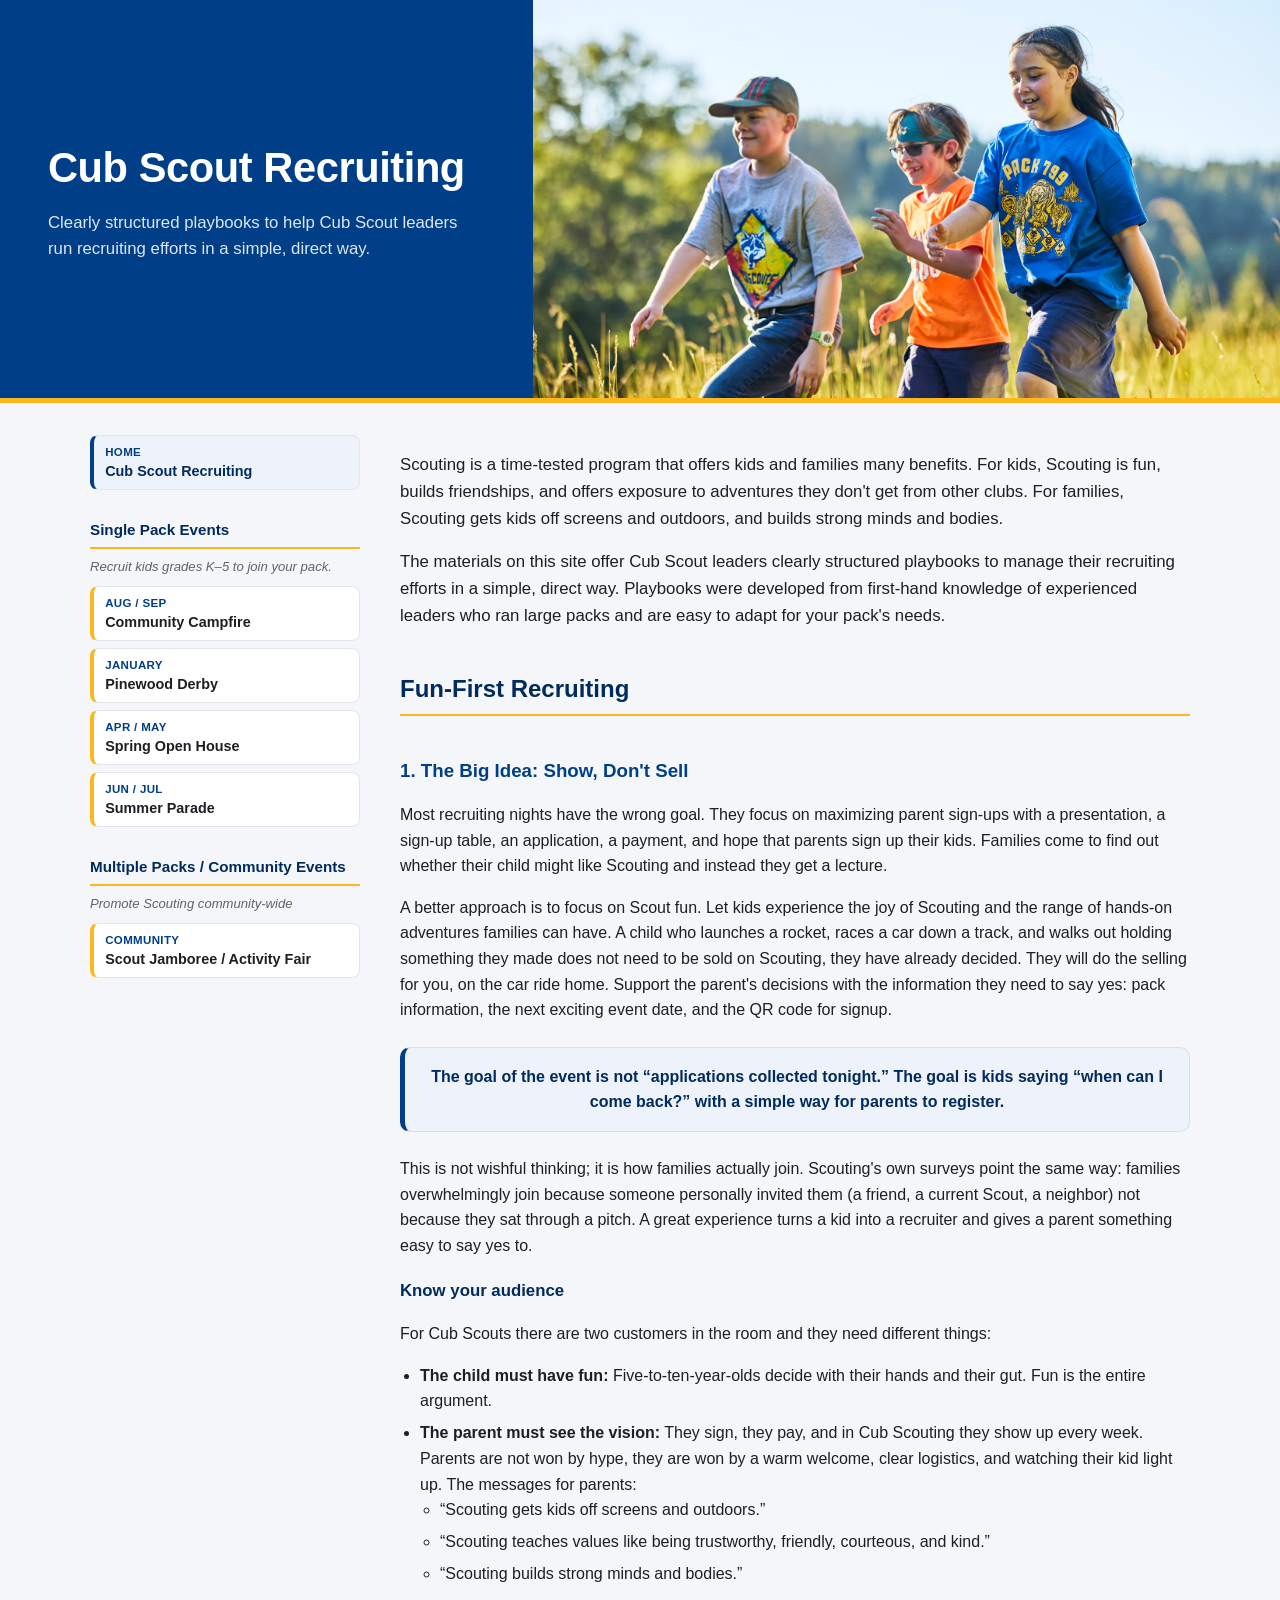
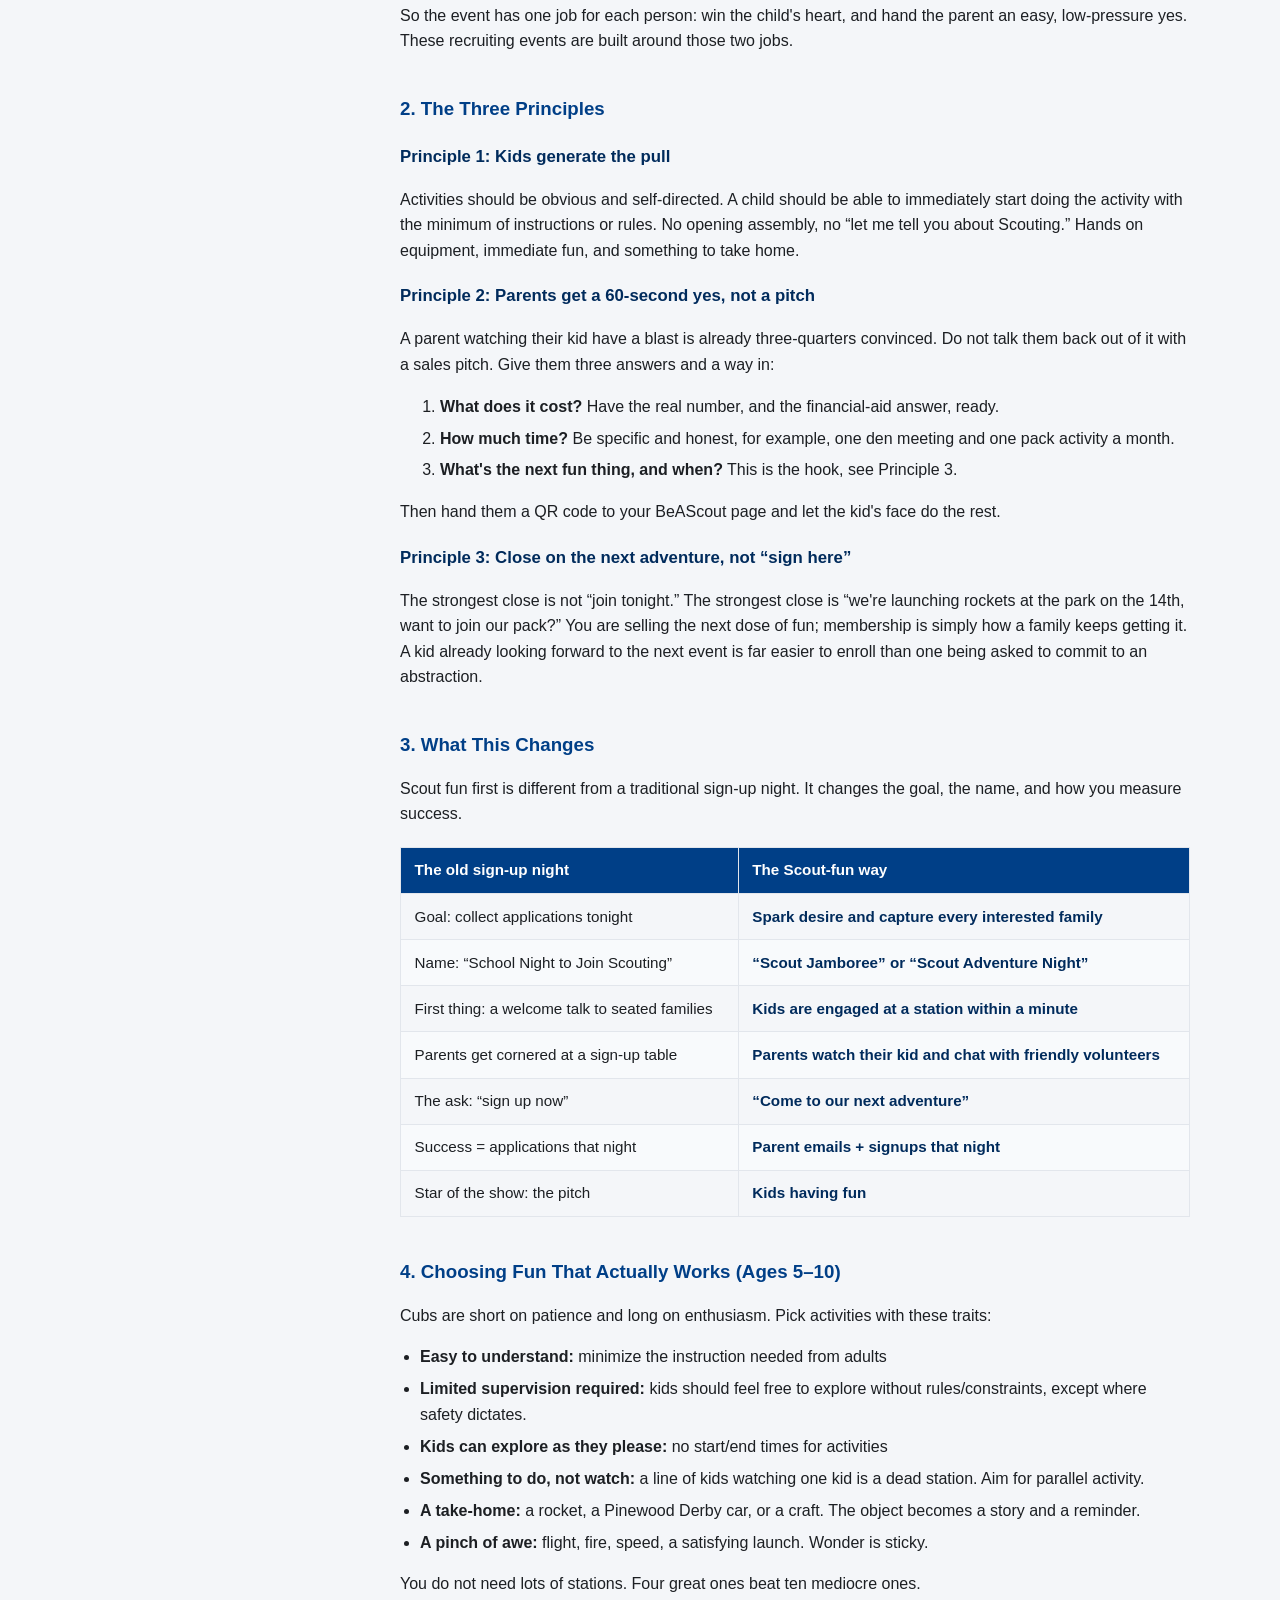
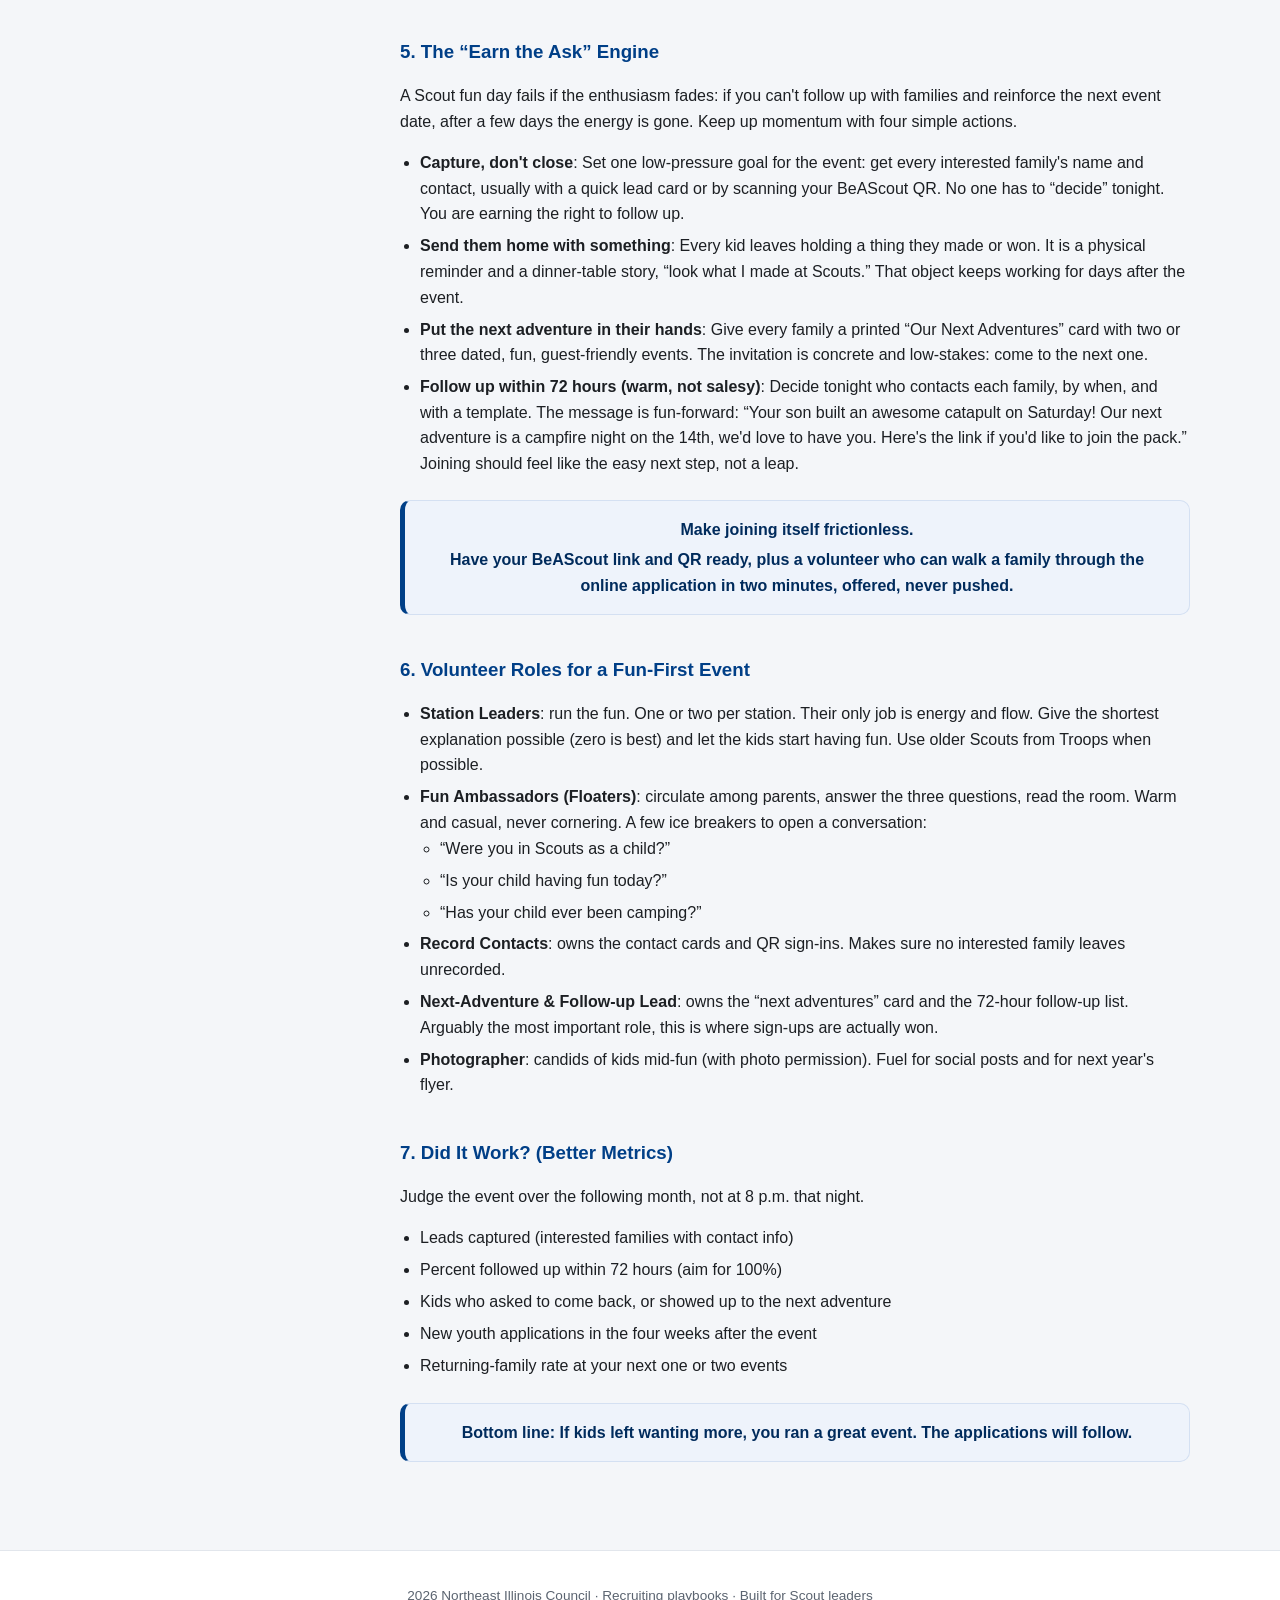
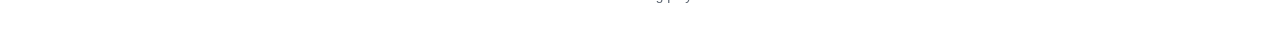
==== commit 6e7ac469: "fix: index typos, broken TODO tag, and reformat section 5 as a list - Reformat "Earn the Ask" steps " ====
--- a/index.html
+++ b/index.html
@@ -23,9 +23,7 @@
       <section class="intro">
         <p>Scouting is a time-tested program that offers kids and families many benefits. For kids, Scouting is fun, builds friendships, and offers exposure to adventures they don't get from other clubs. For families, Scouting gets kids off screens and outdoors, and builds strong minds and bodies.</p>
 
-        <p>The materials on this site are designed to offer Cub Scout leaders clearly structured playbooks to manage recruiting efforts in a simple, direct way. It relies on the first-hand knowledge of experienced leaders who ran successful packs and troops and is easy to adapt for your pack.</p>
-
-        <p>Recruiting elementary school children for Cub Scouts is fundamentally different from recruiting middle school children for Scouting. Elementary school children require communication and engagement with parents while middle school ages respond best from direct outreach from friends and peers. These recruiting strategies are tailored for elementary-age children.</p>
+        <p>The materials on this site offer Cub Scout leaders clearly structured playbooks to manage their recruiting efforts in a simple, direct way. Playbooks were developed from first-hand knowledge of experienced leaders who ran large packs and are easy to adapt for your pack's needs.</p>
       </section>
 
       <section id="fun-first-recruiting">
@@ -34,21 +32,21 @@
 
       <section>
         <h3>1. The Big Idea: Show, Don't Sell</h3>
-        <p>Most recruiting nights are built backward. They put the ask first with a presentation, a sign-up table, an application, a payment, and hope that parents decide for their kids. Families came to find out whether their child might like Scouting, and instead they got pitched.</p>
+        <p>Most recruiting nights have the wrong goal. They focus on maximizing parent sign-ups with a presentation, a sign-up table, an application, a payment, and hope that parents sign up their kids. Families come to find out whether their child might like Scouting and instead they get a lecture.</p>
 
-        <p>Flip the order. Let kids have real Scout fun first. A child who launches a rocket, races a car down a track, and walks out holding something they made does not need to be sold on Scouting, they have already decided. They will do the selling for you, on the car ride home.</p>
+        <p>A better approach is to focus on Scout fun. Let kids experience the joy of Scouting and the range of hands-on adventures families can have. A child who launches a rocket, races a car down a track, and walks out holding something they made does not need to be sold on Scouting, they have already decided. They will do the selling for you, on the car ride home. Support the parent's decisions with the information they need to say yes: pack information, the next exciting event date, and the QR code for signup.</p>
 
         <div class="callout">
-          The goal of the event is not &ldquo;applications collected tonight.&rdquo; The goal is kids saying &ldquo;when can I come back?&rdquo; plus a simple way for parents to register.
+          The goal of the event is not &ldquo;applications collected tonight.&rdquo; The goal is kids saying &ldquo;when can I come back?&rdquo; with a simple way for parents to register.
         </div>
 
-        <p>This is not wishful thinking; it is how families actually join. Scouting's own surveys point the same way: families overwhelmingly join because someone personally invited them (a friend, a current Scout, a neighbor) not because they sat through a pitch. And a large share of families who never join simply say no one ever asked, or never gave them a reason to care. Fun is the reason to care. A great experience turns a kid into a recruiter and gives a parent something easy to say yes to.</p>
+        <p>This is not wishful thinking; it is how families actually join. Scouting's own surveys point the same way: families overwhelmingly join because someone personally invited them (a friend, a current Scout, a neighbor) not because they sat through a pitch. A great experience turns a kid into a recruiter and gives a parent something easy to say yes to.</p>
 
         <h4>Know your audience</h4>
-        <p>For Cub Scouts there are two customers in the room, and they need different things:</p>
+        <p>For Cub Scouts there are two customers in the room and they need different things:</p>
         <ul>
           <li><strong>The child must have fun:</strong> Five-to-ten-year-olds decide with their hands and their gut. Fun is the entire argument.</li>
-          <li><strong>The parent must see the vision:</strong> They sign, they pay, and in Cub Scouting they show up every week. Parents are not won by hype, they are won by a warm welcome, clear logistics, and watching their kid light up. The message for parents:
+          <li><strong>The parent must see the vision:</strong> They sign, they pay, and in Cub Scouting they show up every week. Parents are not won by hype, they are won by a warm welcome, clear logistics, and watching their kid light up. The messages for parents:
             <ul>
               <li>&ldquo;Scouting gets kids off screens and outdoors.&rdquo;</li>
               <li>&ldquo;Scouting teaches values like being trustworthy, friendly, courteous, and kind.&rdquo;</li>
@@ -56,7 +54,7 @@
             </ul>
           </li>
         </ul>
-        <p>So the event has one job for each person: win the child's heart, and hand the parent an easy, low-pressure yes. Everything that follows is built around those two jobs.</p>
+        <p>So the event has one job for each person: win the child's heart, and hand the parent an easy, low-pressure yes. These recruiting events are built around those two jobs.</p>
       </section>
 
       <section>
@@ -90,43 +88,39 @@
           </thead>
           <tbody>
             <tr><td>Goal: collect applications tonight</td><td class="new">Spark desire and capture every interested family</td></tr>
-            <tr><td>Name: &ldquo;Join Scouting Night&rdquo;</td><td class="new">&ldquo;Scout Jamboree&rdquo; or &ldquo;Scout Activity Night&rdquo;</td></tr>
-            <tr><td>First thing: a welcome talk to seated families</td><td class="new">Kids are doing a station within a minute</td></tr>
-            <tr><td>Parents get cornered at a sign-up table</td><td class="new">Parents watch their kid and chat casually with a friendly volunteer</td></tr>
-            <tr><td>The ask: &ldquo;sign up now&rdquo;</td><td class="new">The ask: &ldquo;come to our next adventure&rdquo;</td></tr>
-            <tr><td>Success = applications that night</td><td class="new">Success = families captured + followed up + month-long conversions</td></tr>
-            <tr><td>Star of the show: the pitch</td><td class="new">Star of the show: kids having fun</td></tr>
+            <tr><td>Name: &ldquo;School Night to Join Scouting&rdquo;</td><td class="new">&ldquo;Scout Jamboree&rdquo; or &ldquo;Scout Adventure Night&rdquo;</td></tr>
+            <tr><td>First thing: a welcome talk to seated families</td><td class="new">Kids are engaged at a station within a minute</td></tr>
+            <tr><td>Parents get cornered at a sign-up table</td><td class="new">Parents watch their kid and chat with friendly volunteers</td></tr>
+            <tr><td>The ask: &ldquo;sign up now&rdquo;</td><td class="new">&ldquo;Come to our next adventure&rdquo;</td></tr>
+            <tr><td>Success = applications that night</td><td class="new">Parent emails + signups that night</td></tr>
+            <tr><td>Star of the show: the pitch</td><td class="new">Kids having fun</td></tr>
           </tbody>
         </table>
       </section>
 
       <section>
         <h3>4. Choosing Fun That Actually Works (Ages 5&ndash;10)</h3>
-        <p>Cubs are short on patience and long on enthusiasm. Pick activities with these traits and you can hardly go wrong:</p>
+        <p>Cubs are short on patience and long on enthusiasm. Pick activities with these traits:</p>
         <ul>
-          <li><strong>Low skill floor, instant success:</strong> every kid succeeds on the first try, no waiting to &ldquo;get good.&rdquo;</li>
-          <li><strong>Something to DO, not watch:</strong> a line of kids watching one kid is a dead station. Aim for parallel activity.</li>
+          <li><strong>Easy to understand:</strong> minimize the instruction needed from adults</li>
+          <li><strong>Limited supervision required:</strong> kids should feel free to explore without rules/constraints, except where safety dictates.</li>
+          <li><strong>Kids can explore as they please:</strong> no start/end times for activities</li>
+          <li><strong>Something to do, not watch:</strong> a line of kids watching one kid is a dead station. Aim for parallel activity.</li>
           <li><strong>A take-home:</strong> a rocket, a Pinewood Derby car, or a craft. The object becomes a story and a reminder.</li>
           <li><strong>A pinch of awe:</strong> flight, fire, speed, a satisfying launch. Wonder is sticky.</li>
         </ul>
-        <p>You do not need ten stations. Four great ones beat ten mediocre ones.</p>
+        <p>You do not need lots of stations. Four great ones beat ten mediocre ones.</p>
       </section>
 
       <section>
         <h3>5. The &ldquo;Earn the Ask&rdquo; Engine</h3>
-        <p>The one way a fun day fails is the enthusiasm leak: forty thrilled kids go home, nobody captured anything, and by Monday it is gone. Plug the leak with four simple parts.</p>
-
-        <h4>Capture, don't close</h4>
-        <p>Set one low-pressure goal for the event: get every interested family's name and contact, usually with a quick lead card or by scanning your BeAScout QR. No one has to &ldquo;decide&rdquo; tonight. You are earning the right to follow up.</p>
-
-        <h4>Send them home with something</h4>
-        <p>Every kid leaves holding a thing they made or won. It is a physical reminder and a dinner-table story, &ldquo;look what I made at Scouts.&rdquo; That object keeps working for days after the event.</p>
-
-        <h4>Put the next adventure in their hands</h4>
-        <p>Give every family a printed &ldquo;Our Next Adventures&rdquo; card with two or three dated, fun, guest-friendly events. The invitation is concrete and low-stakes: come to the next one. Families who return once almost always join.</p>
-
-        <h4>Follow up within 72 hours (warm, not salesy)</h4>
-        <p>Decide tonight who contacts each family, and by when. The message is fun-forward: &ldquo;Your son built an awesome catapult on Saturday! Our next adventure is a campfire night on the 14th, we'd love to have you. Here's the link if you'd like to join the pack.&rdquo; Joining should feel like the easy next step, not a leap.</p>
+        <p>A Scout fun day fails if the enthusiasm fades: if you can't follow up with families and reinforce the next event date, after a few days the energy is gone. Keep up momentum with four simple actions.</p>
+        <ul>
+          <li><strong>Capture, don't close</strong>: Set one low-pressure goal for the event: get every interested family's name and contact, usually with a quick lead card or by scanning your BeAScout QR. No one has to &ldquo;decide&rdquo; tonight. You are earning the right to follow up.</li>
+          <li><strong>Send them home with something</strong>: Every kid leaves holding a thing they made or won. It is a physical reminder and a dinner-table story, &ldquo;look what I made at Scouts.&rdquo; That object keeps working for days after the event.</li>
+          <li><strong>Put the next adventure in their hands</strong>: Give every family a printed &ldquo;Our Next Adventures&rdquo; card with two or three dated, fun, guest-friendly events. The invitation is concrete and low-stakes: come to the next one.</li>
+          <li><strong>Follow up within 72 hours (warm, not salesy)</strong>: Decide tonight who contacts each family, by when, and with a template. The message is fun-forward: &ldquo;Your son built an awesome catapult on Saturday! Our next adventure is a campfire night on the 14th, we'd love to have you. Here's the link if you'd like to join the pack.&rdquo; Joining should feel like the easy next step, not a leap.</li>
+        </ul>
 
         <div class="callout">
           <span class="lead">Make joining itself frictionless.</span>
@@ -136,29 +130,23 @@
 
       <section>
         <h3>6. Volunteer Roles for a Fun-First Event</h3>
-        <p>Notice what is not here: a &ldquo;closer&rdquo; parked at a sign-up table as the centerpiece. Reassign that energy to fun and follow-up.</p>
         <ul>
-          <li><strong>Station Leaders</strong>: run the fun. One or two per station. Their only job is energy and flow. Give the shortest explanation possible (zero is best) and let the kids start having fun.</li>
-          <li><strong>Fun Ambassadors (Floaters)</strong>: circulate among parents, answer the three questions, read the room. Warm and casual, never cornering.</li>
-          <li><strong>Capture Lead</strong>: owns the lead cards and QR sign-ins. Makes sure no interested family leaves uncaptured.</li>
+          <li><strong>Station Leaders</strong>: run the fun. One or two per station. Their only job is energy and flow. Give the shortest explanation possible (zero is best) and let the kids start having fun. Use older Scouts from Troops when possible.</li>
+          <li><strong>Fun Ambassadors (Floaters)</strong>: circulate among parents, answer the three questions, read the room. Warm and casual, never cornering. A few ice breakers to open a conversation:
+            <ul>
+              <li>&ldquo;Were you in Scouts as a child?&rdquo;</li>
+              <li>&ldquo;Is your child having fun today?&rdquo;</li>
+              <li>&ldquo;Has your child ever been camping?&rdquo;</li>
+            </ul>
+          </li>
+          <li><strong>Record Contacts</strong>: owns the contact cards and QR sign-ins. Makes sure no interested family leaves unrecorded.</li>
           <li><strong>Next-Adventure &amp; Follow-up Lead</strong>: owns the &ldquo;next adventures&rdquo; card and the 72-hour follow-up list. Arguably the most important role, this is where sign-ups are actually won.</li>
           <li><strong>Photographer</strong>: candids of kids mid-fun (with photo permission). Fuel for social posts and for next year's flyer.</li>
         </ul>
       </section>
 
       <section>
-        <h3>7. Failure Modes to Avoid</h3>
-        <ul>
-          <li><strong>The enthusiasm leak</strong>: a great event with no capture and no follow-up. The most common and most costly mistake.</li>
-          <li><strong>The parent ambush</strong>: cornering parents at a table or with a hard sell. It sours the vibe and undoes the fun.</li>
-          <li><strong>The watching station</strong>: one kid doing, ten kids waiting. Redesign for parallel participation or add capacity.</li>
-          <li><strong>Over-programming</strong>: a rigid schedule that herds kids. Let them roam between stations; freedom is part of the fun.</li>
-          <li><strong>Pitching the program, not the experience</strong>: parents care what their kid will feel, not your org chart.</li>
-        </ul>
-      </section>
-
-      <section>
-        <h3>8. Did It Work? (Better Metrics)</h3>
+        <h3>7. Did It Work? (Better Metrics)</h3>
         <p>Judge the event over the following month, not at 8 p.m. that night.</p>
         <ul>
           <li>Leads captured (interested families with contact info)</li>
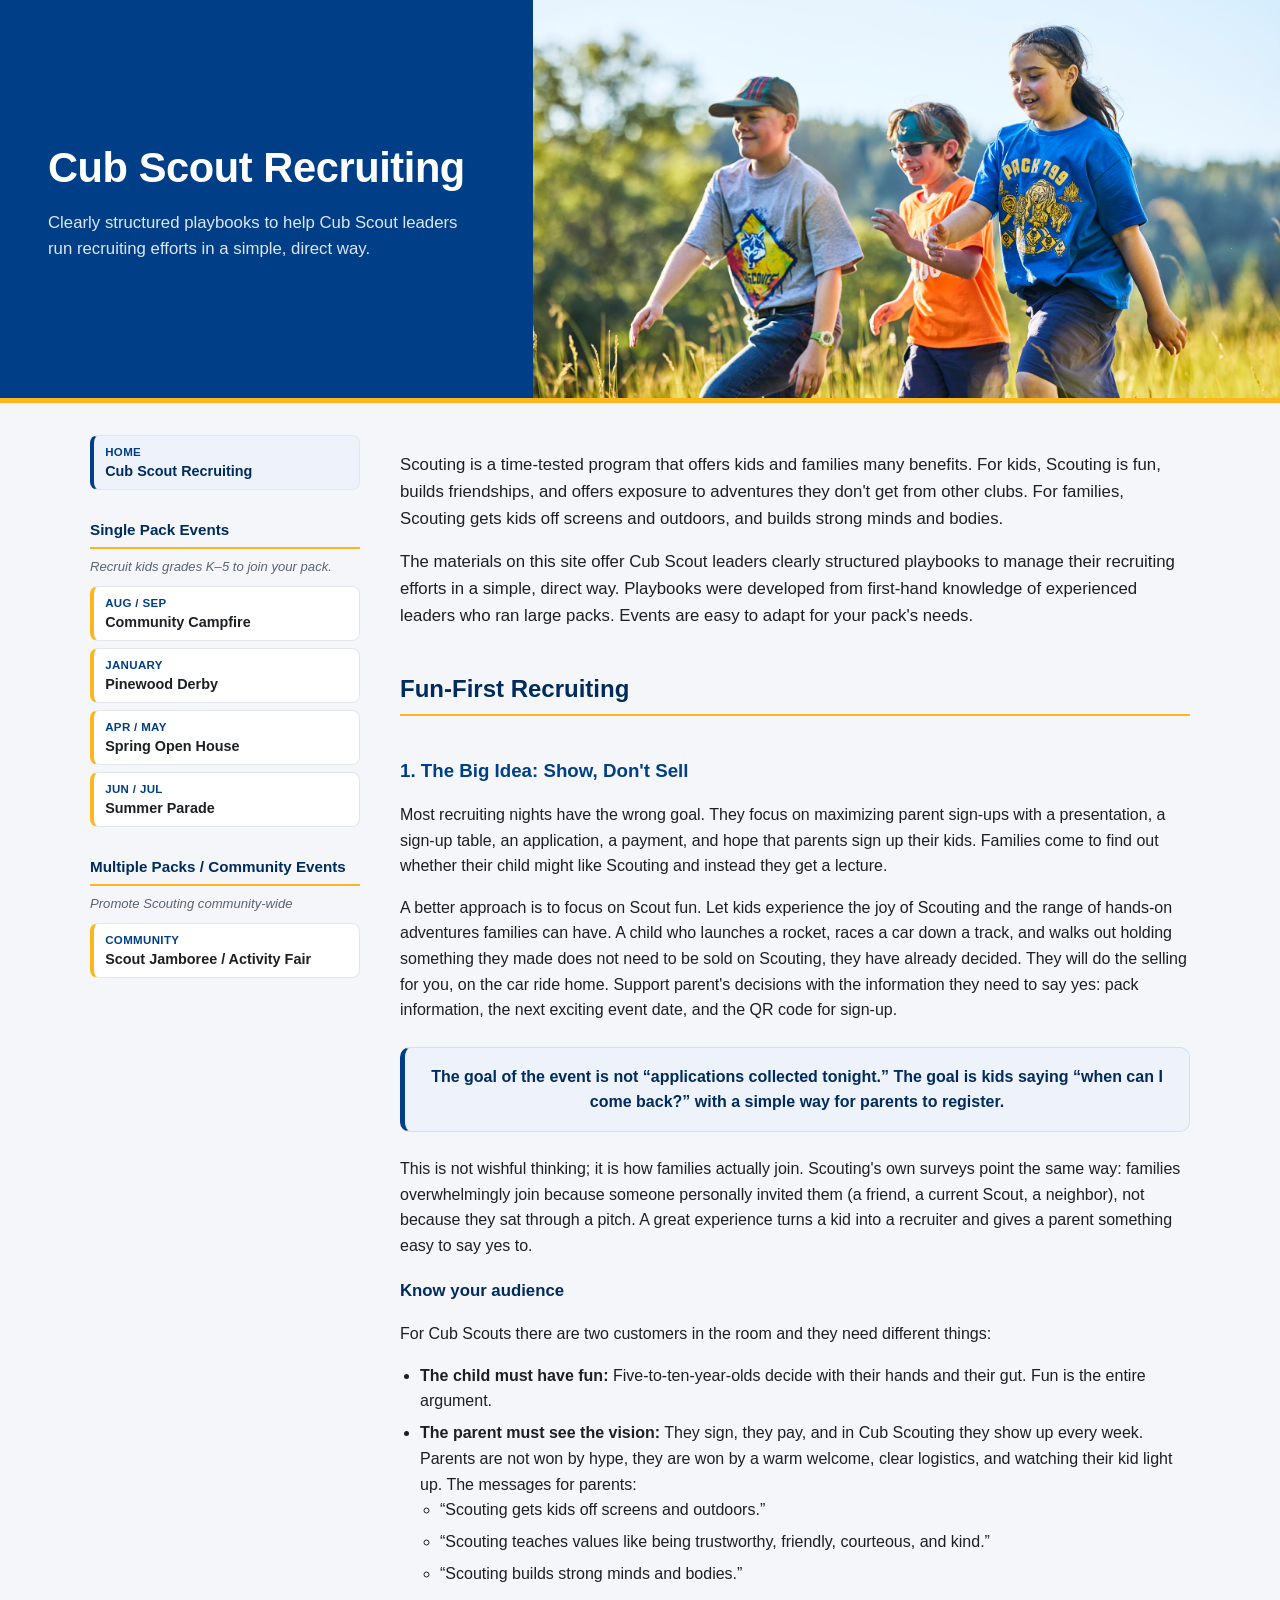
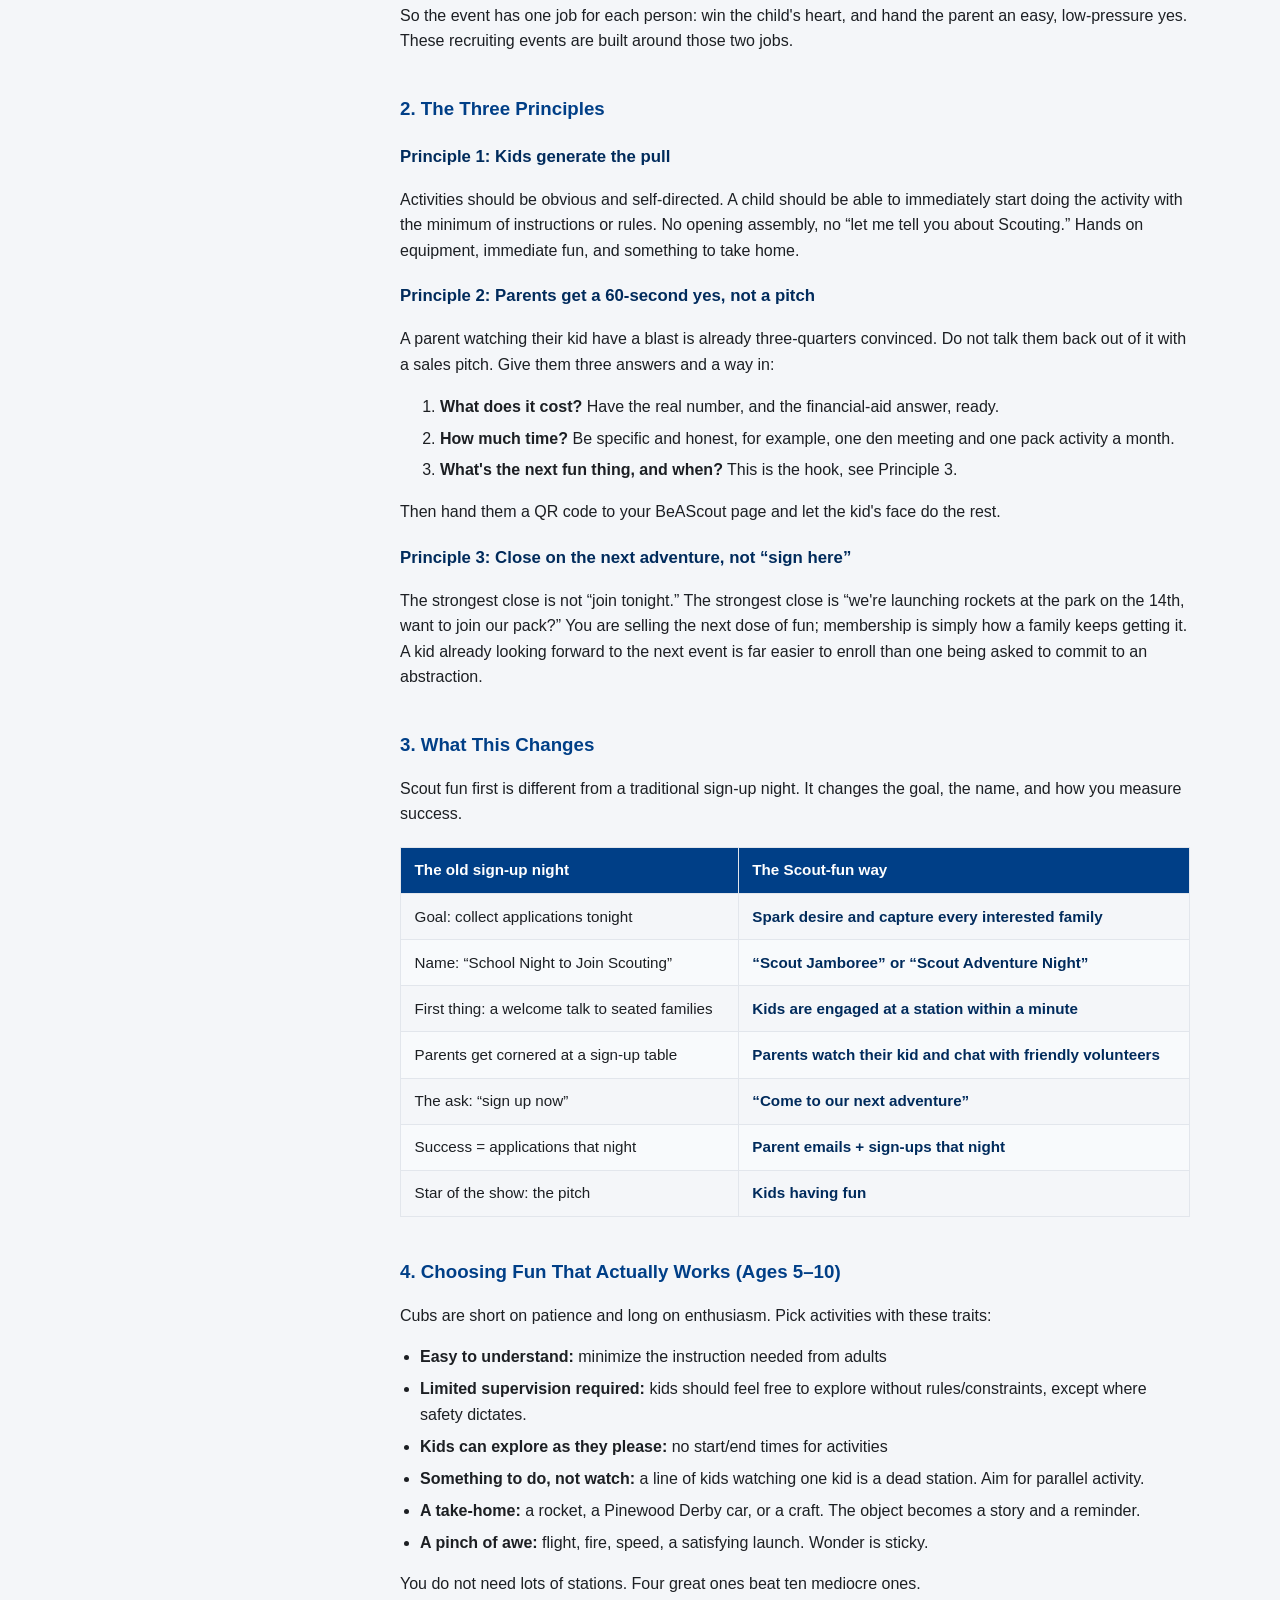
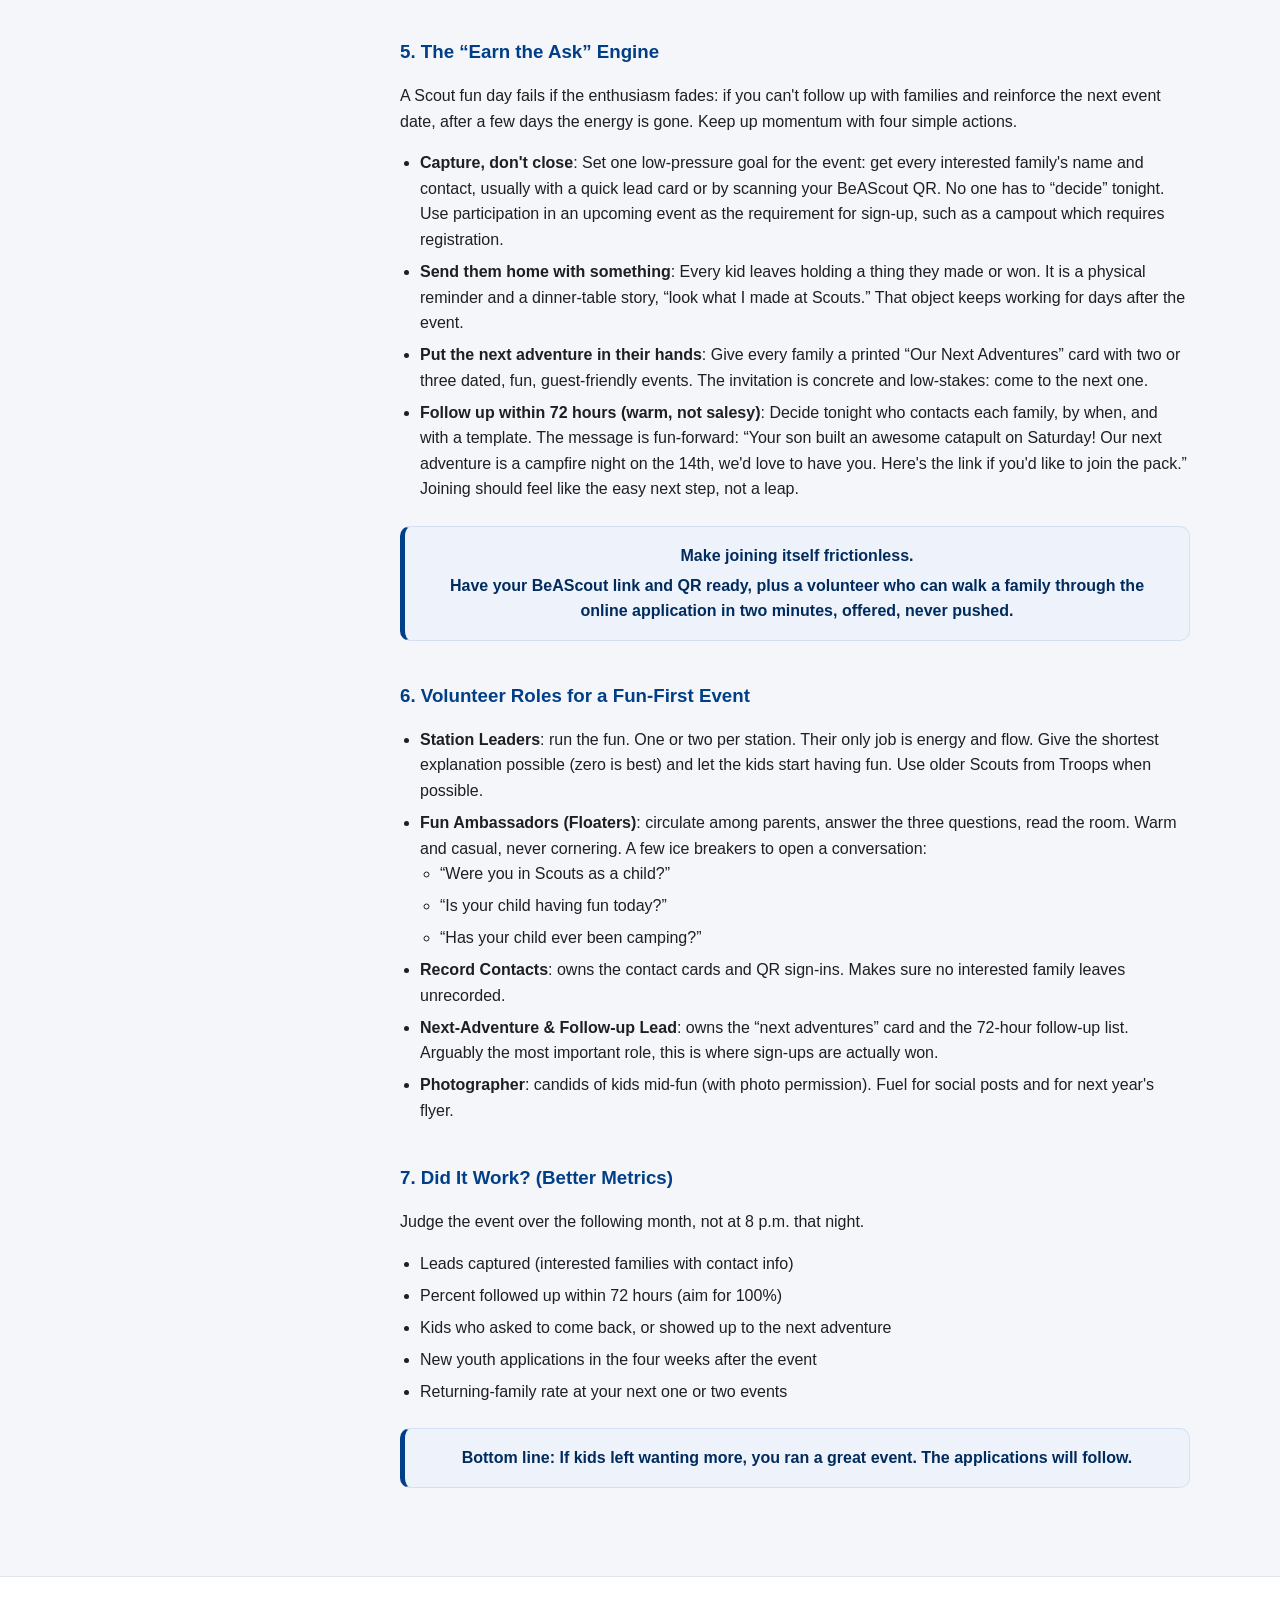
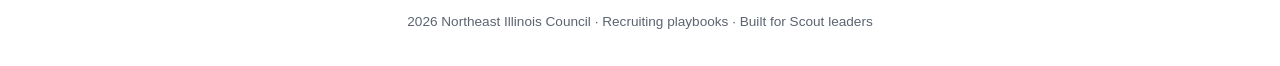
==== commit aeb097b3: "content: add Our Next Adventures follow-up card step to all event pages; main page polish - Add a "p" ====
--- a/index.html
+++ b/index.html
@@ -23,7 +23,7 @@
       <section class="intro">
         <p>Scouting is a time-tested program that offers kids and families many benefits. For kids, Scouting is fun, builds friendships, and offers exposure to adventures they don't get from other clubs. For families, Scouting gets kids off screens and outdoors, and builds strong minds and bodies.</p>
 
-        <p>The materials on this site offer Cub Scout leaders clearly structured playbooks to manage their recruiting efforts in a simple, direct way. Playbooks were developed from first-hand knowledge of experienced leaders who ran large packs and are easy to adapt for your pack's needs.</p>
+        <p>The materials on this site offer Cub Scout leaders clearly structured playbooks to manage their recruiting efforts in a simple, direct way. Playbooks were developed from first-hand knowledge of experienced leaders who ran large packs. Events are easy to adapt for your pack's needs.</p>
       </section>
 
       <section id="fun-first-recruiting">
@@ -34,13 +34,13 @@
         <h3>1. The Big Idea: Show, Don't Sell</h3>
         <p>Most recruiting nights have the wrong goal. They focus on maximizing parent sign-ups with a presentation, a sign-up table, an application, a payment, and hope that parents sign up their kids. Families come to find out whether their child might like Scouting and instead they get a lecture.</p>
 
-        <p>A better approach is to focus on Scout fun. Let kids experience the joy of Scouting and the range of hands-on adventures families can have. A child who launches a rocket, races a car down a track, and walks out holding something they made does not need to be sold on Scouting, they have already decided. They will do the selling for you, on the car ride home. Support the parent's decisions with the information they need to say yes: pack information, the next exciting event date, and the QR code for signup.</p>
+        <p>A better approach is to focus on Scout fun. Let kids experience the joy of Scouting and the range of hands-on adventures families can have. A child who launches a rocket, races a car down a track, and walks out holding something they made does not need to be sold on Scouting, they have already decided. They will do the selling for you, on the car ride home. Support parent's decisions with the information they need to say yes: pack information, the next exciting event date, and the QR code for sign-up.</p>
 
         <div class="callout">
           The goal of the event is not &ldquo;applications collected tonight.&rdquo; The goal is kids saying &ldquo;when can I come back?&rdquo; with a simple way for parents to register.
         </div>
 
-        <p>This is not wishful thinking; it is how families actually join. Scouting's own surveys point the same way: families overwhelmingly join because someone personally invited them (a friend, a current Scout, a neighbor) not because they sat through a pitch. A great experience turns a kid into a recruiter and gives a parent something easy to say yes to.</p>
+        <p>This is not wishful thinking; it is how families actually join. Scouting's own surveys point the same way: families overwhelmingly join because someone personally invited them (a friend, a current Scout, a neighbor), not because they sat through a pitch. A great experience turns a kid into a recruiter and gives a parent something easy to say yes to.</p>
 
         <h4>Know your audience</h4>
         <p>For Cub Scouts there are two customers in the room and they need different things:</p>
@@ -92,7 +92,7 @@
             <tr><td>First thing: a welcome talk to seated families</td><td class="new">Kids are engaged at a station within a minute</td></tr>
             <tr><td>Parents get cornered at a sign-up table</td><td class="new">Parents watch their kid and chat with friendly volunteers</td></tr>
             <tr><td>The ask: &ldquo;sign up now&rdquo;</td><td class="new">&ldquo;Come to our next adventure&rdquo;</td></tr>
-            <tr><td>Success = applications that night</td><td class="new">Parent emails + signups that night</td></tr>
+            <tr><td>Success = applications that night</td><td class="new">Parent emails + sign-ups that night</td></tr>
             <tr><td>Star of the show: the pitch</td><td class="new">Kids having fun</td></tr>
           </tbody>
         </table>
@@ -116,7 +116,7 @@
         <h3>5. The &ldquo;Earn the Ask&rdquo; Engine</h3>
         <p>A Scout fun day fails if the enthusiasm fades: if you can't follow up with families and reinforce the next event date, after a few days the energy is gone. Keep up momentum with four simple actions.</p>
         <ul>
-          <li><strong>Capture, don't close</strong>: Set one low-pressure goal for the event: get every interested family's name and contact, usually with a quick lead card or by scanning your BeAScout QR. No one has to &ldquo;decide&rdquo; tonight. You are earning the right to follow up.</li>
+          <li><strong>Capture, don't close</strong>: Set one low-pressure goal for the event: get every interested family's name and contact, usually with a quick lead card or by scanning your BeAScout QR. No one has to &ldquo;decide&rdquo; tonight. Use participation in an upcoming event as the requirement for sign-up, such as a campout which requires registration.</li>
           <li><strong>Send them home with something</strong>: Every kid leaves holding a thing they made or won. It is a physical reminder and a dinner-table story, &ldquo;look what I made at Scouts.&rdquo; That object keeps working for days after the event.</li>
           <li><strong>Put the next adventure in their hands</strong>: Give every family a printed &ldquo;Our Next Adventures&rdquo; card with two or three dated, fun, guest-friendly events. The invitation is concrete and low-stakes: come to the next one.</li>
           <li><strong>Follow up within 72 hours (warm, not salesy)</strong>: Decide tonight who contacts each family, by when, and with a template. The message is fun-forward: &ldquo;Your son built an awesome catapult on Saturday! Our next adventure is a campfire night on the 14th, we'd love to have you. Here's the link if you'd like to join the pack.&rdquo; Joining should feel like the easy next step, not a leap.</li>
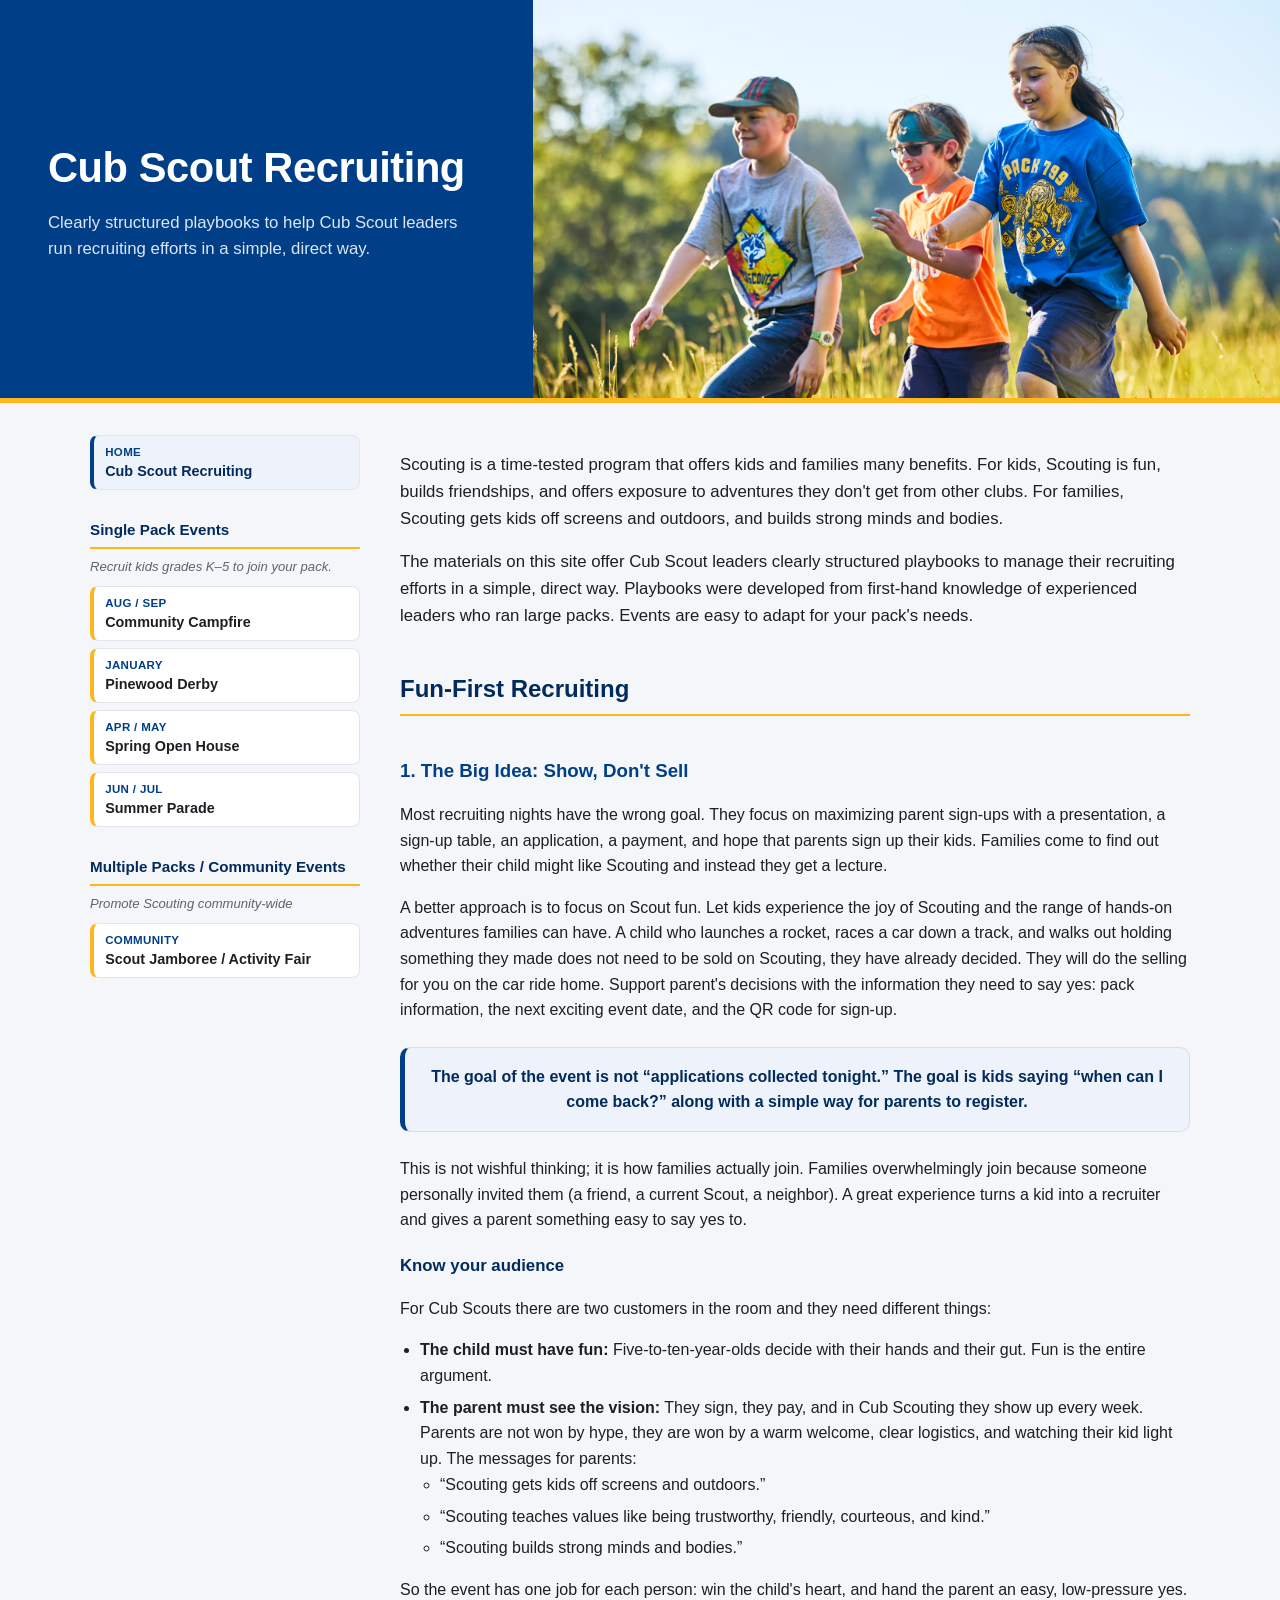
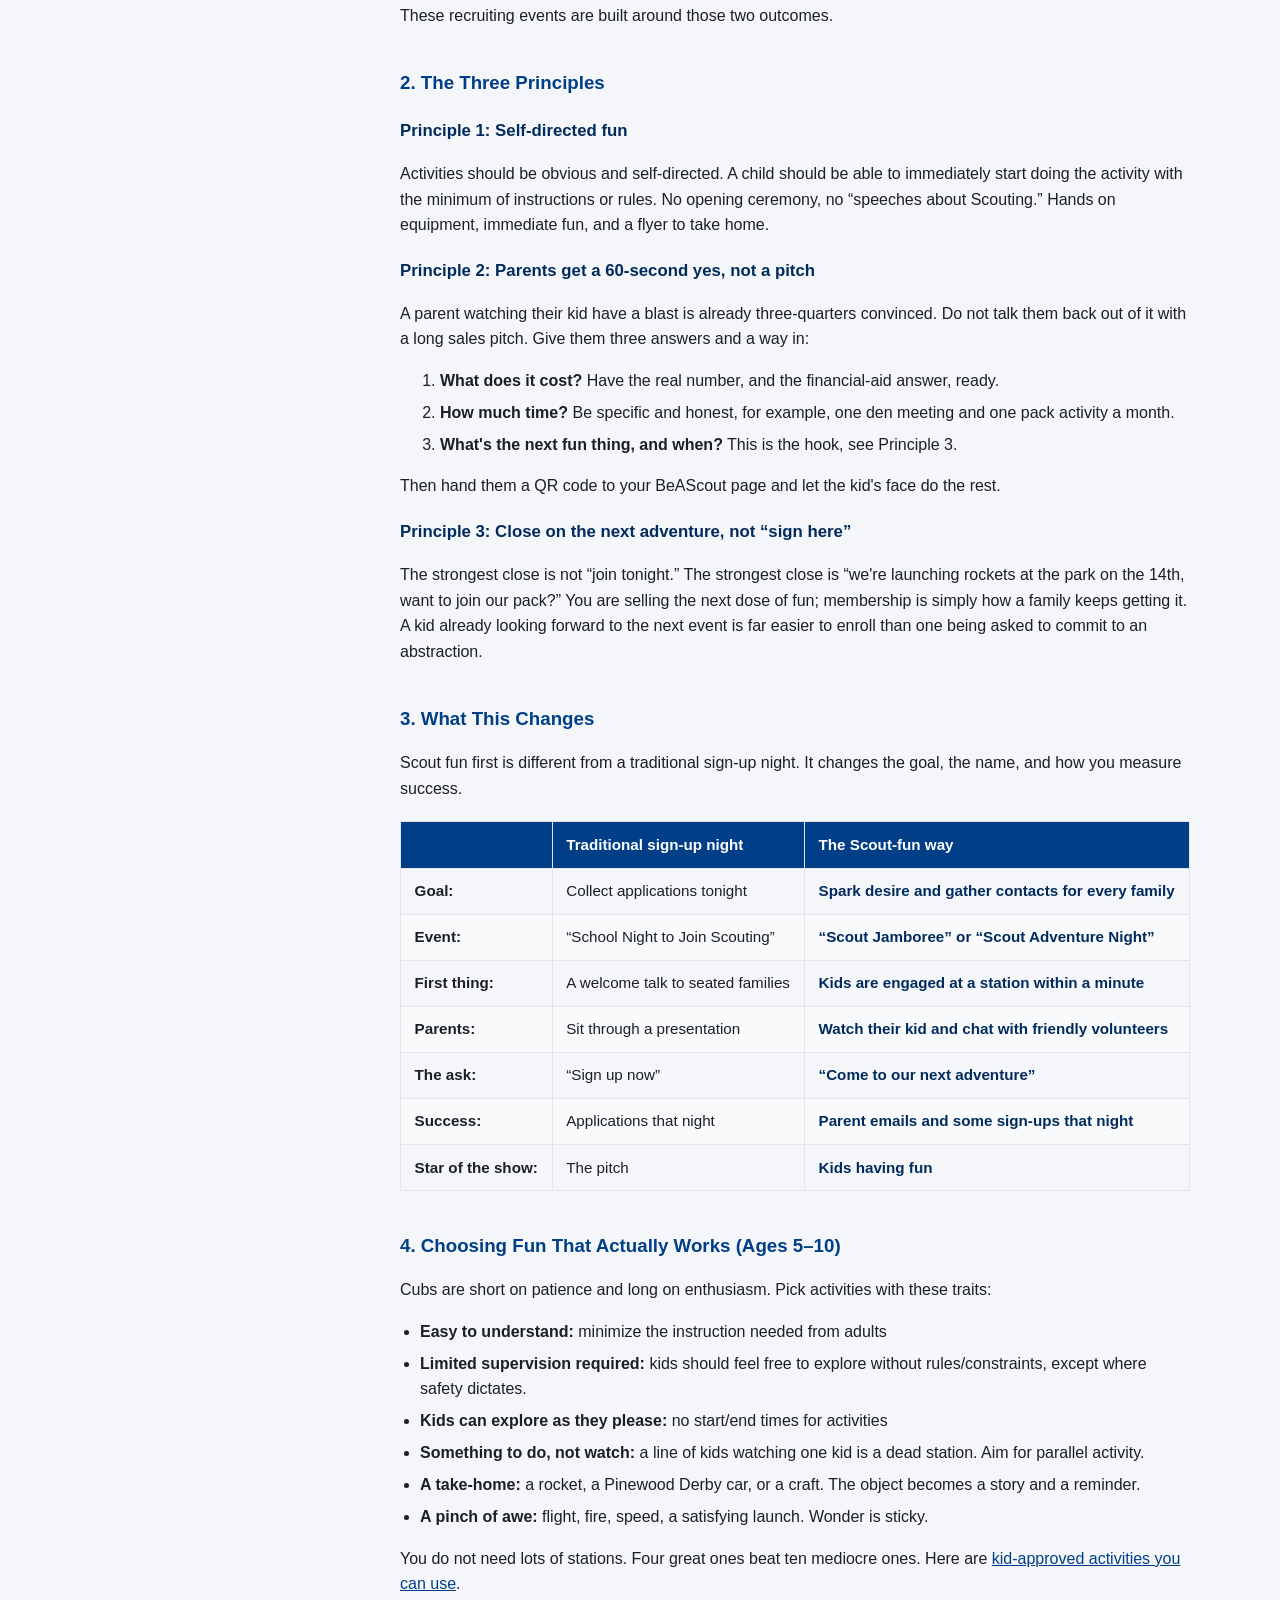
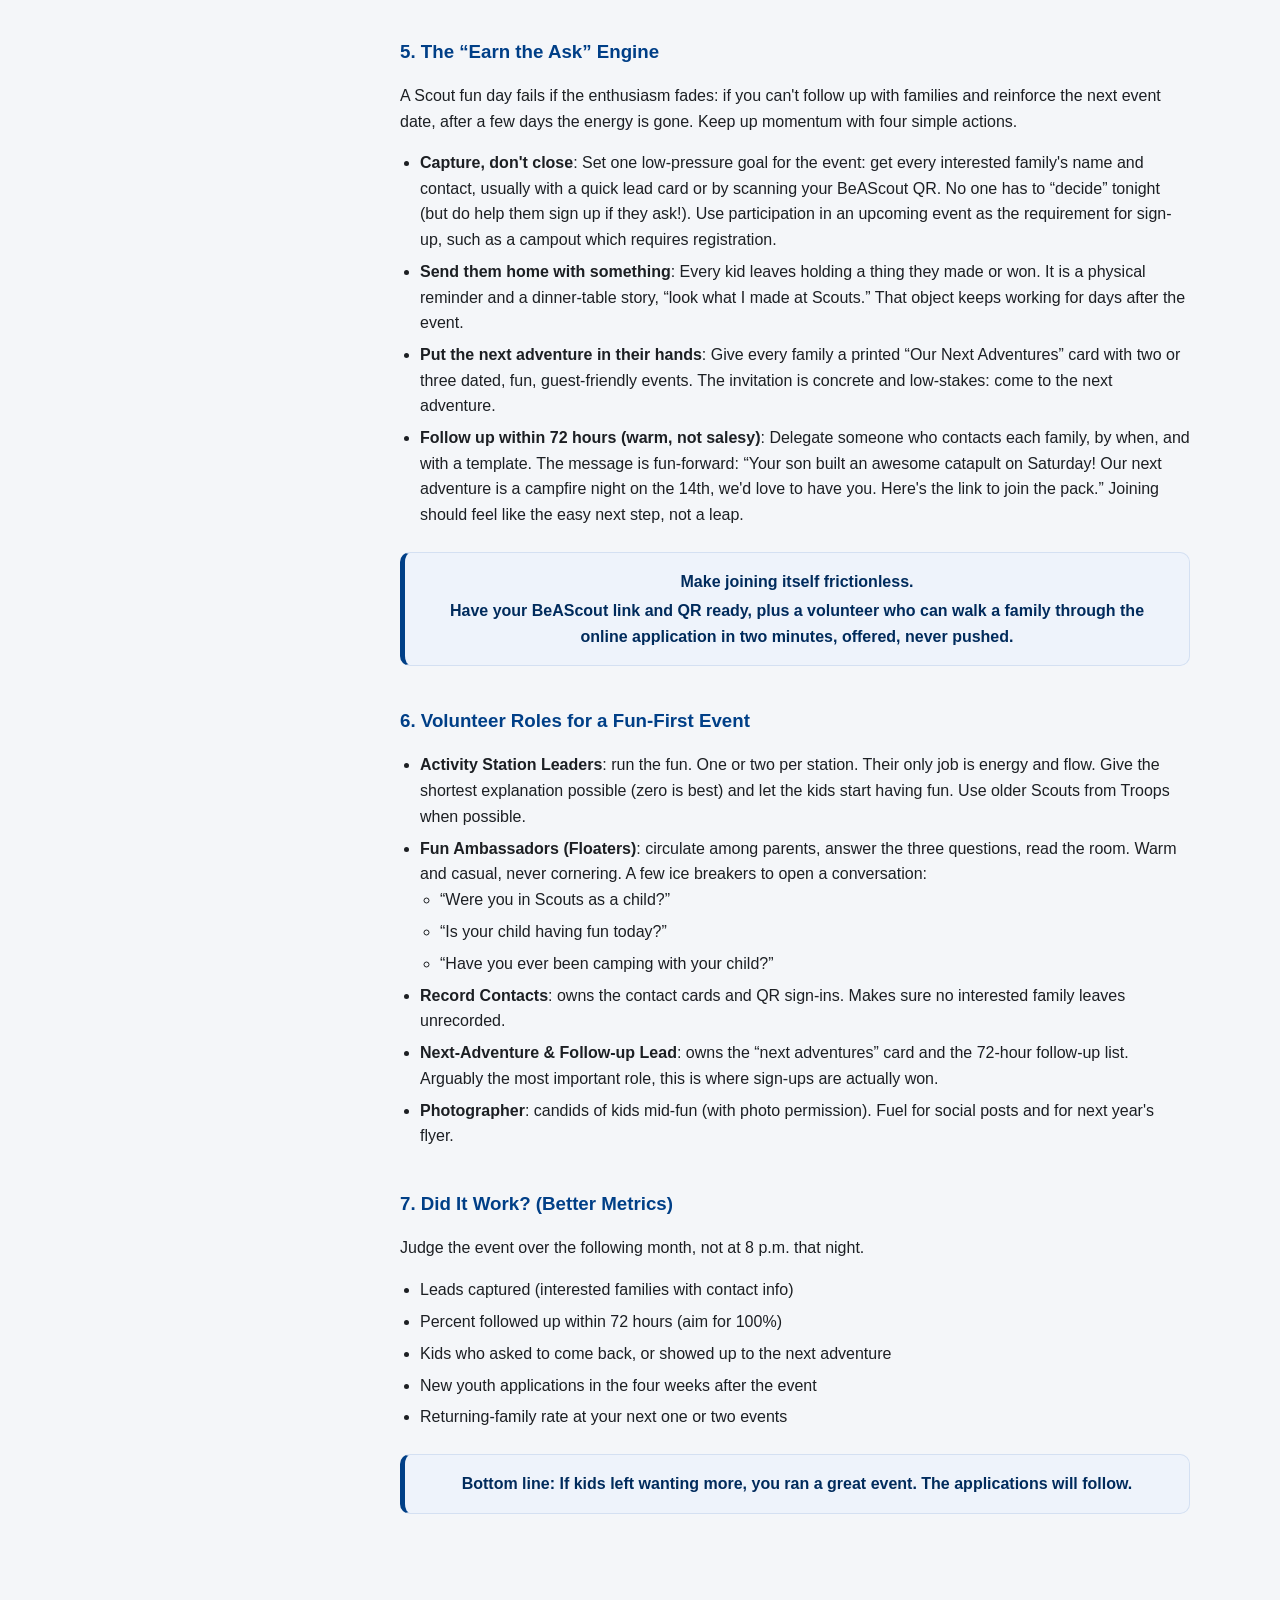
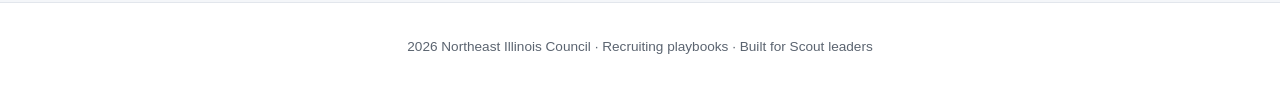
==== commit d05a3f55: "content: cross-link Jamboree activities; three-column comparison table - Replace the Spring Open Hou" ====
--- a/index.html
+++ b/index.html
@@ -34,13 +34,13 @@
         <h3>1. The Big Idea: Show, Don't Sell</h3>
         <p>Most recruiting nights have the wrong goal. They focus on maximizing parent sign-ups with a presentation, a sign-up table, an application, a payment, and hope that parents sign up their kids. Families come to find out whether their child might like Scouting and instead they get a lecture.</p>
 
-        <p>A better approach is to focus on Scout fun. Let kids experience the joy of Scouting and the range of hands-on adventures families can have. A child who launches a rocket, races a car down a track, and walks out holding something they made does not need to be sold on Scouting, they have already decided. They will do the selling for you, on the car ride home. Support parent's decisions with the information they need to say yes: pack information, the next exciting event date, and the QR code for sign-up.</p>
+        <p>A better approach is to focus on Scout fun. Let kids experience the joy of Scouting and the range of hands-on adventures families can have. A child who launches a rocket, races a car down a track, and walks out holding something they made does not need to be sold on Scouting, they have already decided. They will do the selling for you on the car ride home. Support parent's decisions with the information they need to say yes: pack information, the next exciting event date, and the QR code for sign-up.</p>
 
         <div class="callout">
-          The goal of the event is not &ldquo;applications collected tonight.&rdquo; The goal is kids saying &ldquo;when can I come back?&rdquo; with a simple way for parents to register.
+          The goal of the event is not &ldquo;applications collected tonight.&rdquo; The goal is kids saying &ldquo;when can I come back?&rdquo; along with a simple way for parents to register.
         </div>
 
-        <p>This is not wishful thinking; it is how families actually join. Scouting's own surveys point the same way: families overwhelmingly join because someone personally invited them (a friend, a current Scout, a neighbor), not because they sat through a pitch. A great experience turns a kid into a recruiter and gives a parent something easy to say yes to.</p>
+        <p>This is not wishful thinking; it is how families actually join. Families overwhelmingly join because someone personally invited them (a friend, a current Scout, a neighbor). A great experience turns a kid into a recruiter and gives a parent something easy to say yes to.</p>
 
         <h4>Know your audience</h4>
         <p>For Cub Scouts there are two customers in the room and they need different things:</p>
@@ -54,17 +54,17 @@
             </ul>
           </li>
         </ul>
-        <p>So the event has one job for each person: win the child's heart, and hand the parent an easy, low-pressure yes. These recruiting events are built around those two jobs.</p>
+        <p>So the event has one job for each person: win the child's heart, and hand the parent an easy, low-pressure yes. These recruiting events are built around those two outcomes.</p>
       </section>
 
       <section>
         <h3>2. The Three Principles</h3>
 
-        <h4>Principle 1: Kids generate the pull</h4>
-        <p>Activities should be obvious and self-directed. A child should be able to immediately start doing the activity with the minimum of instructions or rules. No opening assembly, no &ldquo;let me tell you about Scouting.&rdquo; Hands on equipment, immediate fun, and something to take home.</p>
+        <h4>Principle 1: Self-directed fun</h4>
+        <p>Activities should be obvious and self-directed. A child should be able to immediately start doing the activity with the minimum of instructions or rules. No opening ceremony, no &ldquo;speeches about Scouting.&rdquo; Hands on equipment, immediate fun, and a flyer to take home.</p>
 
         <h4>Principle 2: Parents get a 60-second yes, not a pitch</h4>
-        <p>A parent watching their kid have a blast is already three-quarters convinced. Do not talk them back out of it with a sales pitch. Give them three answers and a way in:</p>
+        <p>A parent watching their kid have a blast is already three-quarters convinced. Do not talk them back out of it with a long sales pitch. Give them three answers and a way in:</p>
         <ol>
           <li><strong>What does it cost?</strong> Have the real number, and the financial-aid answer, ready.</li>
           <li><strong>How much time?</strong> Be specific and honest, for example, one den meeting and one pack activity a month.</li>
@@ -82,18 +82,19 @@
         <table class="compare">
           <thead>
             <tr>
-              <th>The old sign-up night</th>
+              <th></th>
+              <th>Traditional sign-up night</th>
               <th>The Scout-fun way</th>
             </tr>
           </thead>
           <tbody>
-            <tr><td>Goal: collect applications tonight</td><td class="new">Spark desire and capture every interested family</td></tr>
-            <tr><td>Name: &ldquo;School Night to Join Scouting&rdquo;</td><td class="new">&ldquo;Scout Jamboree&rdquo; or &ldquo;Scout Adventure Night&rdquo;</td></tr>
-            <tr><td>First thing: a welcome talk to seated families</td><td class="new">Kids are engaged at a station within a minute</td></tr>
-            <tr><td>Parents get cornered at a sign-up table</td><td class="new">Parents watch their kid and chat with friendly volunteers</td></tr>
-            <tr><td>The ask: &ldquo;sign up now&rdquo;</td><td class="new">&ldquo;Come to our next adventure&rdquo;</td></tr>
-            <tr><td>Success = applications that night</td><td class="new">Parent emails + sign-ups that night</td></tr>
-            <tr><td>Star of the show: the pitch</td><td class="new">Kids having fun</td></tr>
+            <tr><td><strong>Goal:</strong></td><td>Collect applications tonight</td><td class="new">Spark desire and gather contacts for every family</td></tr>
+            <tr><td><strong>Event:</strong></td><td>&ldquo;School Night to Join Scouting&rdquo;</td><td class="new">&ldquo;Scout Jamboree&rdquo; or &ldquo;Scout Adventure Night&rdquo;</td></tr>
+            <tr><td><strong>First thing:</strong></td><td>A welcome talk to seated families</td><td class="new">Kids are engaged at a station within a minute</td></tr>
+            <tr><td><strong>Parents:</strong></td><td>Sit through a presentation</td><td class="new">Watch their kid and chat with friendly volunteers</td></tr>
+            <tr><td><strong>The ask:</strong></td><td>&ldquo;Sign up now&rdquo;</td><td class="new">&ldquo;Come to our next adventure&rdquo;</td></tr>
+            <tr><td><strong>Success:</strong></td><td>Applications that night</td><td class="new">Parent emails and some sign-ups that night</td></tr>
+            <tr><td><strong>Star of the show:</strong></td><td>The pitch</td><td class="new">Kids having fun</td></tr>
           </tbody>
         </table>
       </section>
@@ -109,17 +110,17 @@
           <li><strong>A take-home:</strong> a rocket, a Pinewood Derby car, or a craft. The object becomes a story and a reminder.</li>
           <li><strong>A pinch of awe:</strong> flight, fire, speed, a satisfying launch. Wonder is sticky.</li>
         </ul>
-        <p>You do not need lots of stations. Four great ones beat ten mediocre ones.</p>
+        <p>You do not need lots of stations. Four great ones beat ten mediocre ones. Here are <a href="events/scout-jamboree.html#activities">kid-approved activities you can use</a>.</p>
       </section>
 
       <section>
         <h3>5. The &ldquo;Earn the Ask&rdquo; Engine</h3>
         <p>A Scout fun day fails if the enthusiasm fades: if you can't follow up with families and reinforce the next event date, after a few days the energy is gone. Keep up momentum with four simple actions.</p>
         <ul>
-          <li><strong>Capture, don't close</strong>: Set one low-pressure goal for the event: get every interested family's name and contact, usually with a quick lead card or by scanning your BeAScout QR. No one has to &ldquo;decide&rdquo; tonight. Use participation in an upcoming event as the requirement for sign-up, such as a campout which requires registration.</li>
+          <li><strong>Capture, don't close</strong>: Set one low-pressure goal for the event: get every interested family's name and contact, usually with a quick lead card or by scanning your BeAScout QR. No one has to &ldquo;decide&rdquo; tonight (but do help them sign up if they ask!). Use participation in an upcoming event as the requirement for sign-up, such as a campout which requires registration.</li>
           <li><strong>Send them home with something</strong>: Every kid leaves holding a thing they made or won. It is a physical reminder and a dinner-table story, &ldquo;look what I made at Scouts.&rdquo; That object keeps working for days after the event.</li>
-          <li><strong>Put the next adventure in their hands</strong>: Give every family a printed &ldquo;Our Next Adventures&rdquo; card with two or three dated, fun, guest-friendly events. The invitation is concrete and low-stakes: come to the next one.</li>
-          <li><strong>Follow up within 72 hours (warm, not salesy)</strong>: Decide tonight who contacts each family, by when, and with a template. The message is fun-forward: &ldquo;Your son built an awesome catapult on Saturday! Our next adventure is a campfire night on the 14th, we'd love to have you. Here's the link if you'd like to join the pack.&rdquo; Joining should feel like the easy next step, not a leap.</li>
+          <li><strong>Put the next adventure in their hands</strong>: Give every family a printed &ldquo;Our Next Adventures&rdquo; card with two or three dated, fun, guest-friendly events. The invitation is concrete and low-stakes: come to the next adventure.</li>
+          <li><strong>Follow up within 72 hours (warm, not salesy)</strong>: Delegate someone who contacts each family, by when, and with a template. The message is fun-forward: &ldquo;Your son built an awesome catapult on Saturday! Our next adventure is a campfire night on the 14th, we'd love to have you. Here's the link to join the pack.&rdquo; Joining should feel like the easy next step, not a leap.</li>
         </ul>
 
         <div class="callout">
@@ -131,12 +132,12 @@
       <section>
         <h3>6. Volunteer Roles for a Fun-First Event</h3>
         <ul>
-          <li><strong>Station Leaders</strong>: run the fun. One or two per station. Their only job is energy and flow. Give the shortest explanation possible (zero is best) and let the kids start having fun. Use older Scouts from Troops when possible.</li>
+          <li><strong>Activity Station Leaders</strong>: run the fun. One or two per station. Their only job is energy and flow. Give the shortest explanation possible (zero is best) and let the kids start having fun. Use older Scouts from Troops when possible.</li>
           <li><strong>Fun Ambassadors (Floaters)</strong>: circulate among parents, answer the three questions, read the room. Warm and casual, never cornering. A few ice breakers to open a conversation:
             <ul>
               <li>&ldquo;Were you in Scouts as a child?&rdquo;</li>
               <li>&ldquo;Is your child having fun today?&rdquo;</li>
-              <li>&ldquo;Has your child ever been camping?&rdquo;</li>
+              <li>&ldquo;Have you ever been camping with your child?&rdquo;</li>
             </ul>
           </li>
           <li><strong>Record Contacts</strong>: owns the contact cards and QR sign-ins. Makes sure no interested family leaves unrecorded.</li>
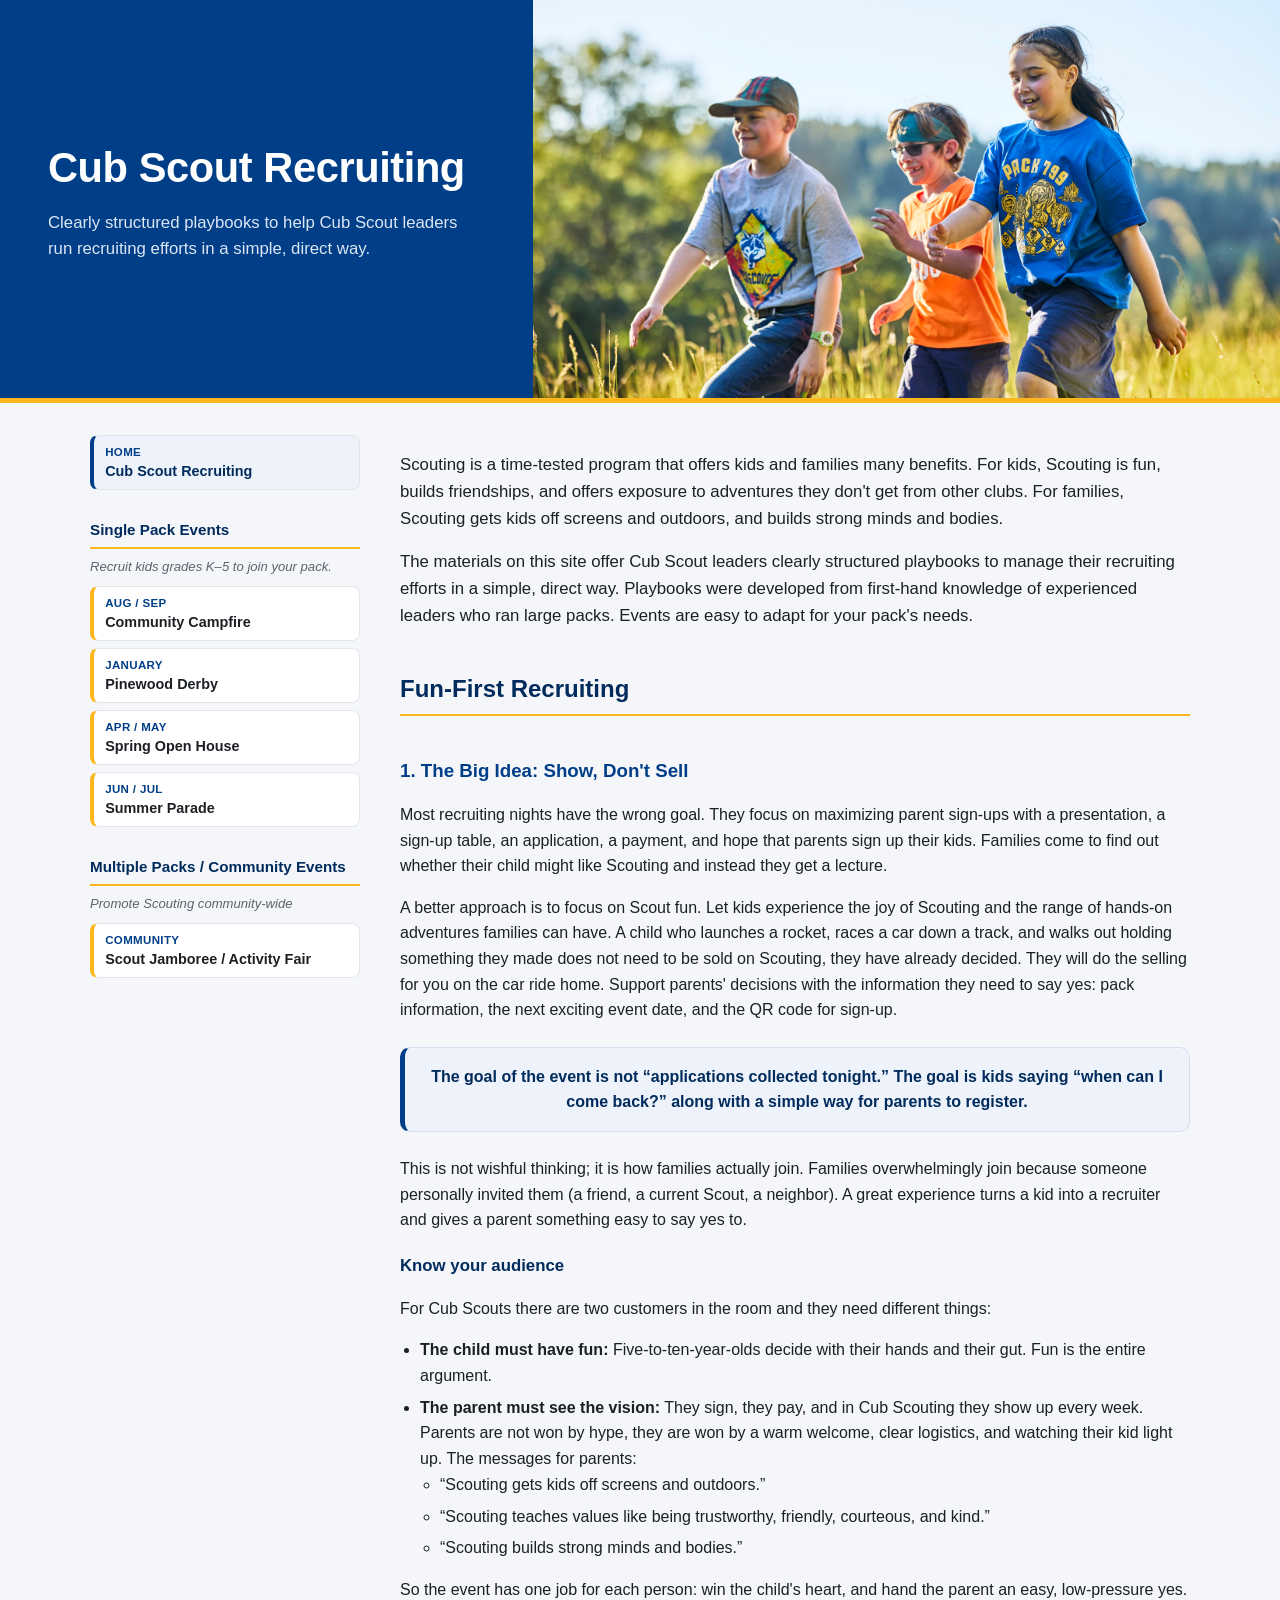
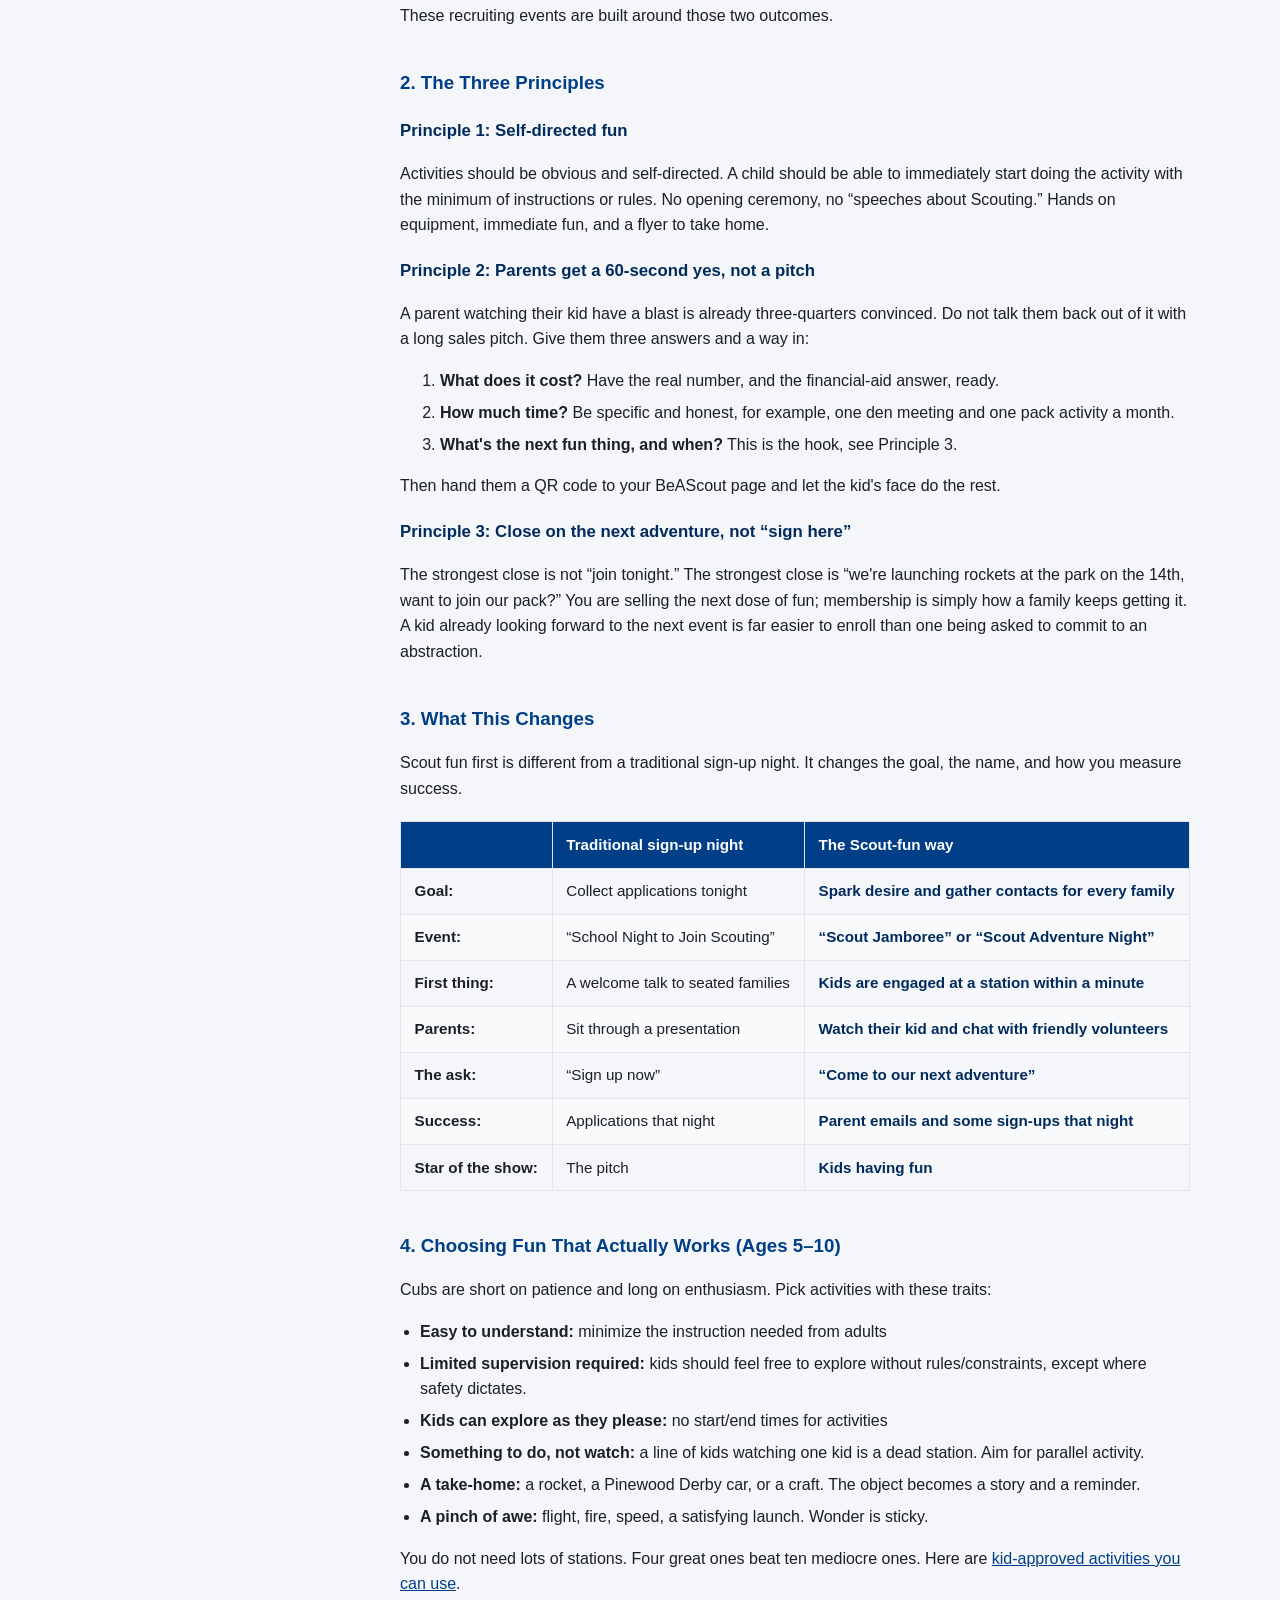
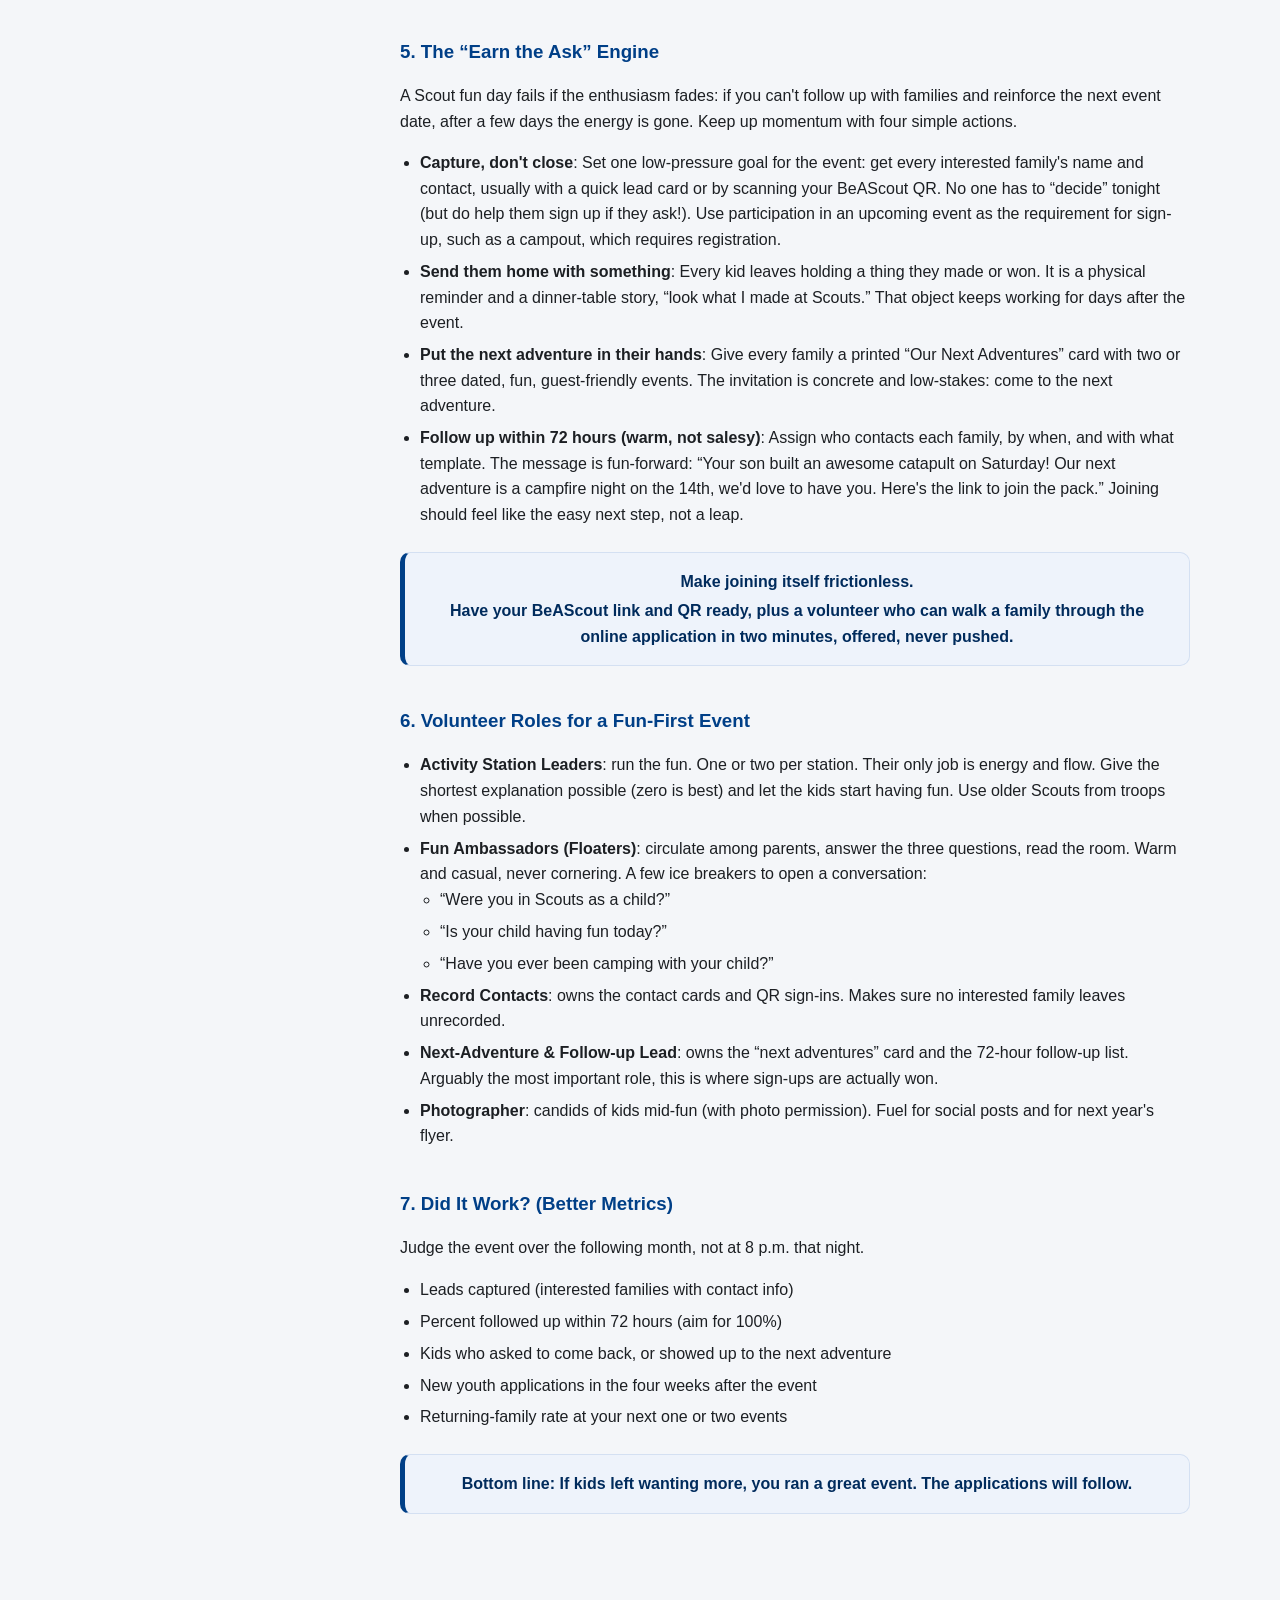
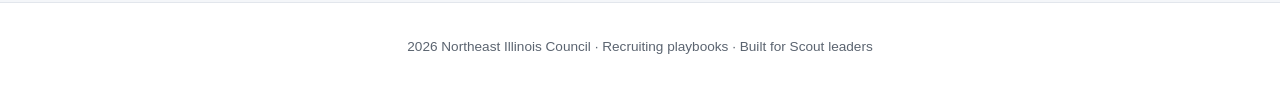
==== commit 8d54a3ec: "fix: grammar and spelling pass across all pages - Home: parents' possessive, campout comma, follow-u" ====
--- a/index.html
+++ b/index.html
@@ -34,7 +34,7 @@
         <h3>1. The Big Idea: Show, Don't Sell</h3>
         <p>Most recruiting nights have the wrong goal. They focus on maximizing parent sign-ups with a presentation, a sign-up table, an application, a payment, and hope that parents sign up their kids. Families come to find out whether their child might like Scouting and instead they get a lecture.</p>
 
-        <p>A better approach is to focus on Scout fun. Let kids experience the joy of Scouting and the range of hands-on adventures families can have. A child who launches a rocket, races a car down a track, and walks out holding something they made does not need to be sold on Scouting, they have already decided. They will do the selling for you on the car ride home. Support parent's decisions with the information they need to say yes: pack information, the next exciting event date, and the QR code for sign-up.</p>
+        <p>A better approach is to focus on Scout fun. Let kids experience the joy of Scouting and the range of hands-on adventures families can have. A child who launches a rocket, races a car down a track, and walks out holding something they made does not need to be sold on Scouting, they have already decided. They will do the selling for you on the car ride home. Support parents' decisions with the information they need to say yes: pack information, the next exciting event date, and the QR code for sign-up.</p>
 
         <div class="callout">
           The goal of the event is not &ldquo;applications collected tonight.&rdquo; The goal is kids saying &ldquo;when can I come back?&rdquo; along with a simple way for parents to register.
@@ -117,10 +117,10 @@
         <h3>5. The &ldquo;Earn the Ask&rdquo; Engine</h3>
         <p>A Scout fun day fails if the enthusiasm fades: if you can't follow up with families and reinforce the next event date, after a few days the energy is gone. Keep up momentum with four simple actions.</p>
         <ul>
-          <li><strong>Capture, don't close</strong>: Set one low-pressure goal for the event: get every interested family's name and contact, usually with a quick lead card or by scanning your BeAScout QR. No one has to &ldquo;decide&rdquo; tonight (but do help them sign up if they ask!). Use participation in an upcoming event as the requirement for sign-up, such as a campout which requires registration.</li>
+          <li><strong>Capture, don't close</strong>: Set one low-pressure goal for the event: get every interested family's name and contact, usually with a quick lead card or by scanning your BeAScout QR. No one has to &ldquo;decide&rdquo; tonight (but do help them sign up if they ask!). Use participation in an upcoming event as the requirement for sign-up, such as a campout, which requires registration.</li>
           <li><strong>Send them home with something</strong>: Every kid leaves holding a thing they made or won. It is a physical reminder and a dinner-table story, &ldquo;look what I made at Scouts.&rdquo; That object keeps working for days after the event.</li>
           <li><strong>Put the next adventure in their hands</strong>: Give every family a printed &ldquo;Our Next Adventures&rdquo; card with two or three dated, fun, guest-friendly events. The invitation is concrete and low-stakes: come to the next adventure.</li>
-          <li><strong>Follow up within 72 hours (warm, not salesy)</strong>: Delegate someone who contacts each family, by when, and with a template. The message is fun-forward: &ldquo;Your son built an awesome catapult on Saturday! Our next adventure is a campfire night on the 14th, we'd love to have you. Here's the link to join the pack.&rdquo; Joining should feel like the easy next step, not a leap.</li>
+          <li><strong>Follow up within 72 hours (warm, not salesy)</strong>: Assign who contacts each family, by when, and with what template. The message is fun-forward: &ldquo;Your son built an awesome catapult on Saturday! Our next adventure is a campfire night on the 14th, we'd love to have you. Here's the link to join the pack.&rdquo; Joining should feel like the easy next step, not a leap.</li>
         </ul>
 
         <div class="callout">
@@ -132,7 +132,7 @@
       <section>
         <h3>6. Volunteer Roles for a Fun-First Event</h3>
         <ul>
-          <li><strong>Activity Station Leaders</strong>: run the fun. One or two per station. Their only job is energy and flow. Give the shortest explanation possible (zero is best) and let the kids start having fun. Use older Scouts from Troops when possible.</li>
+          <li><strong>Activity Station Leaders</strong>: run the fun. One or two per station. Their only job is energy and flow. Give the shortest explanation possible (zero is best) and let the kids start having fun. Use older Scouts from troops when possible.</li>
           <li><strong>Fun Ambassadors (Floaters)</strong>: circulate among parents, answer the three questions, read the room. Warm and casual, never cornering. A few ice breakers to open a conversation:
             <ul>
               <li>&ldquo;Were you in Scouts as a child?&rdquo;</li>
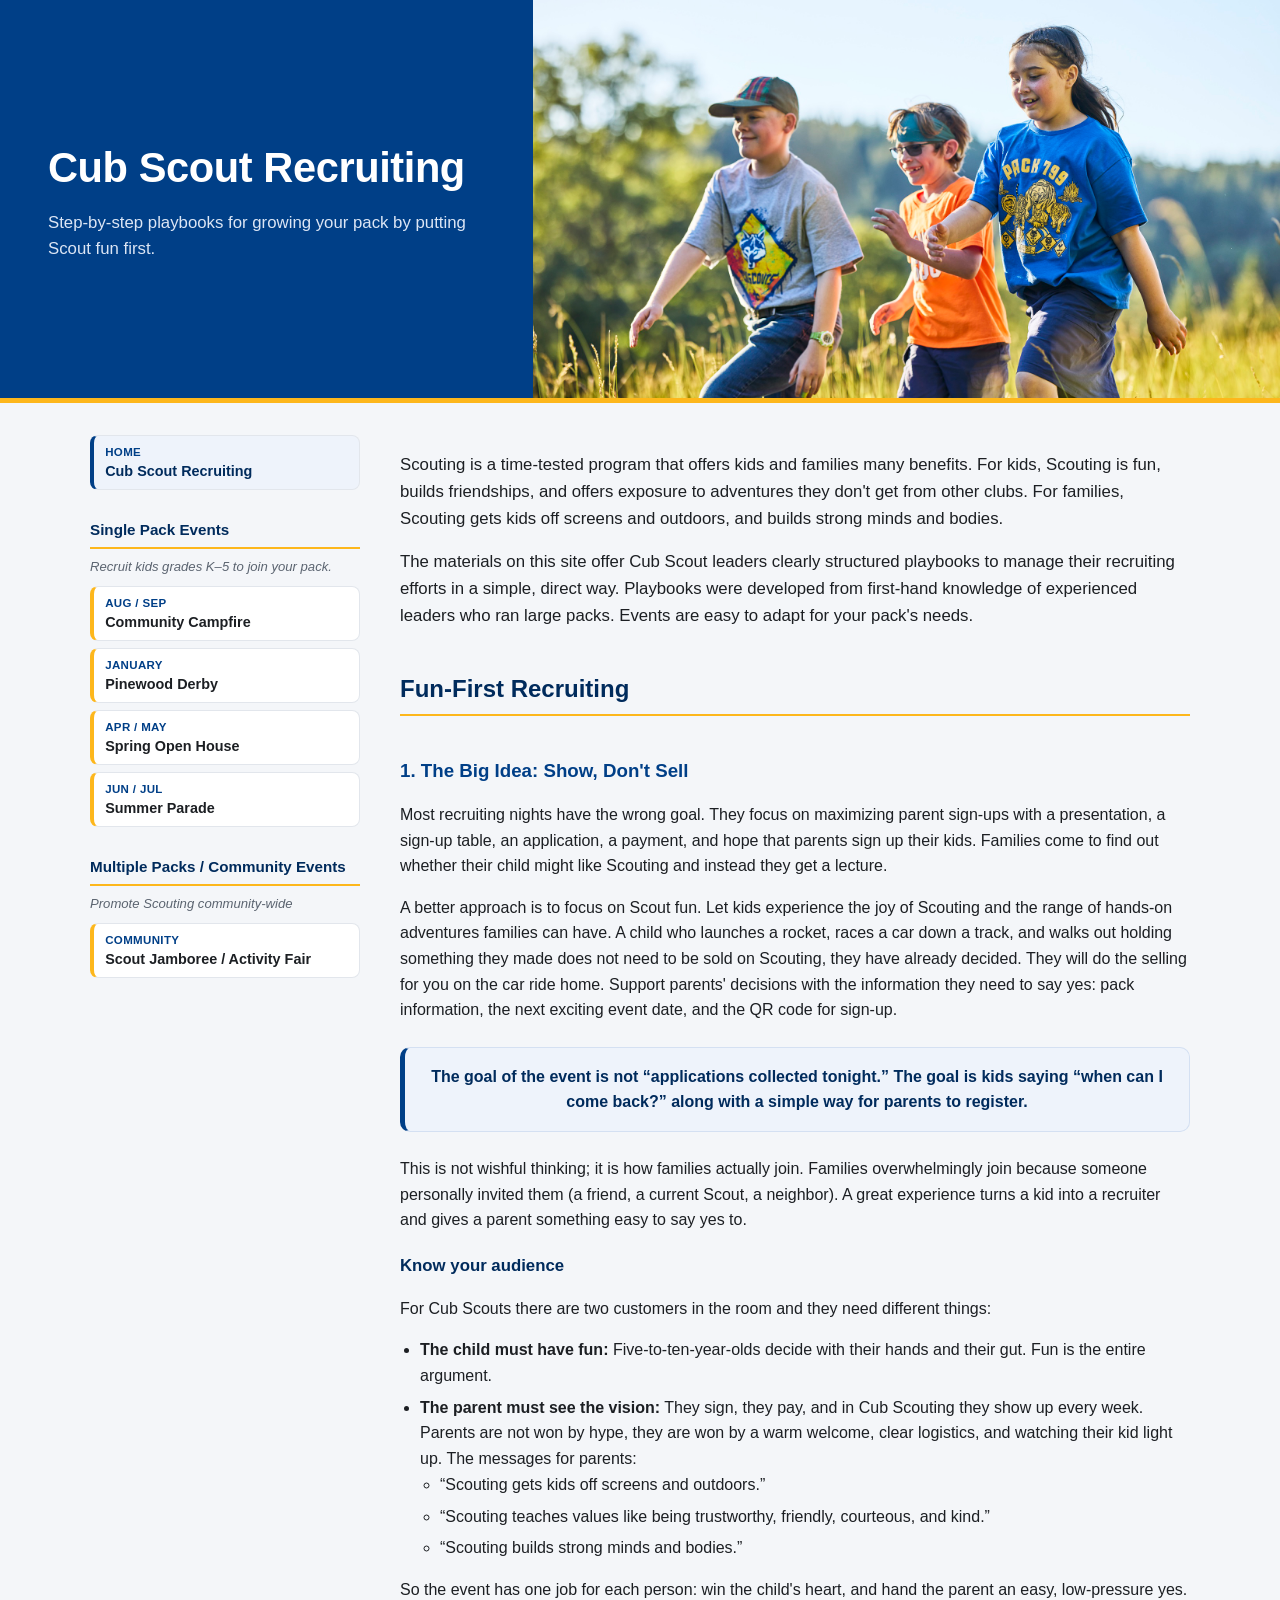
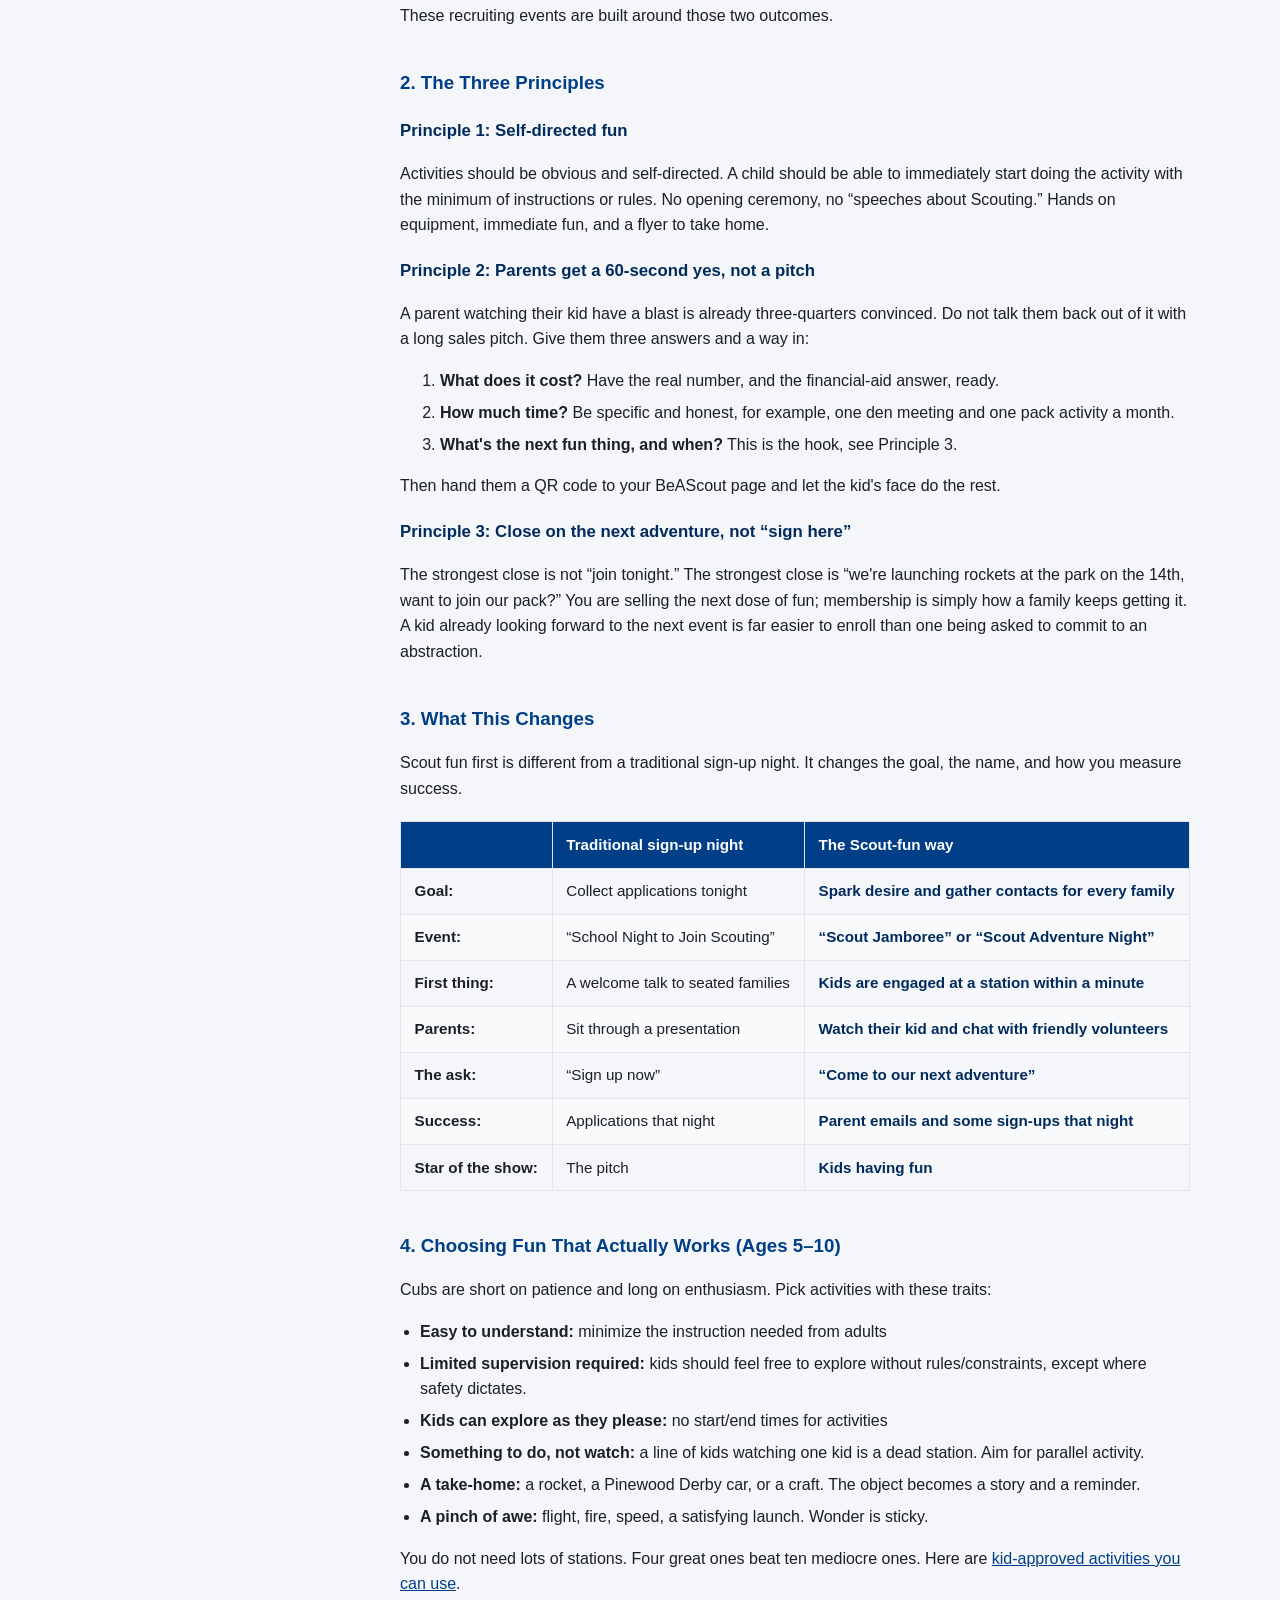
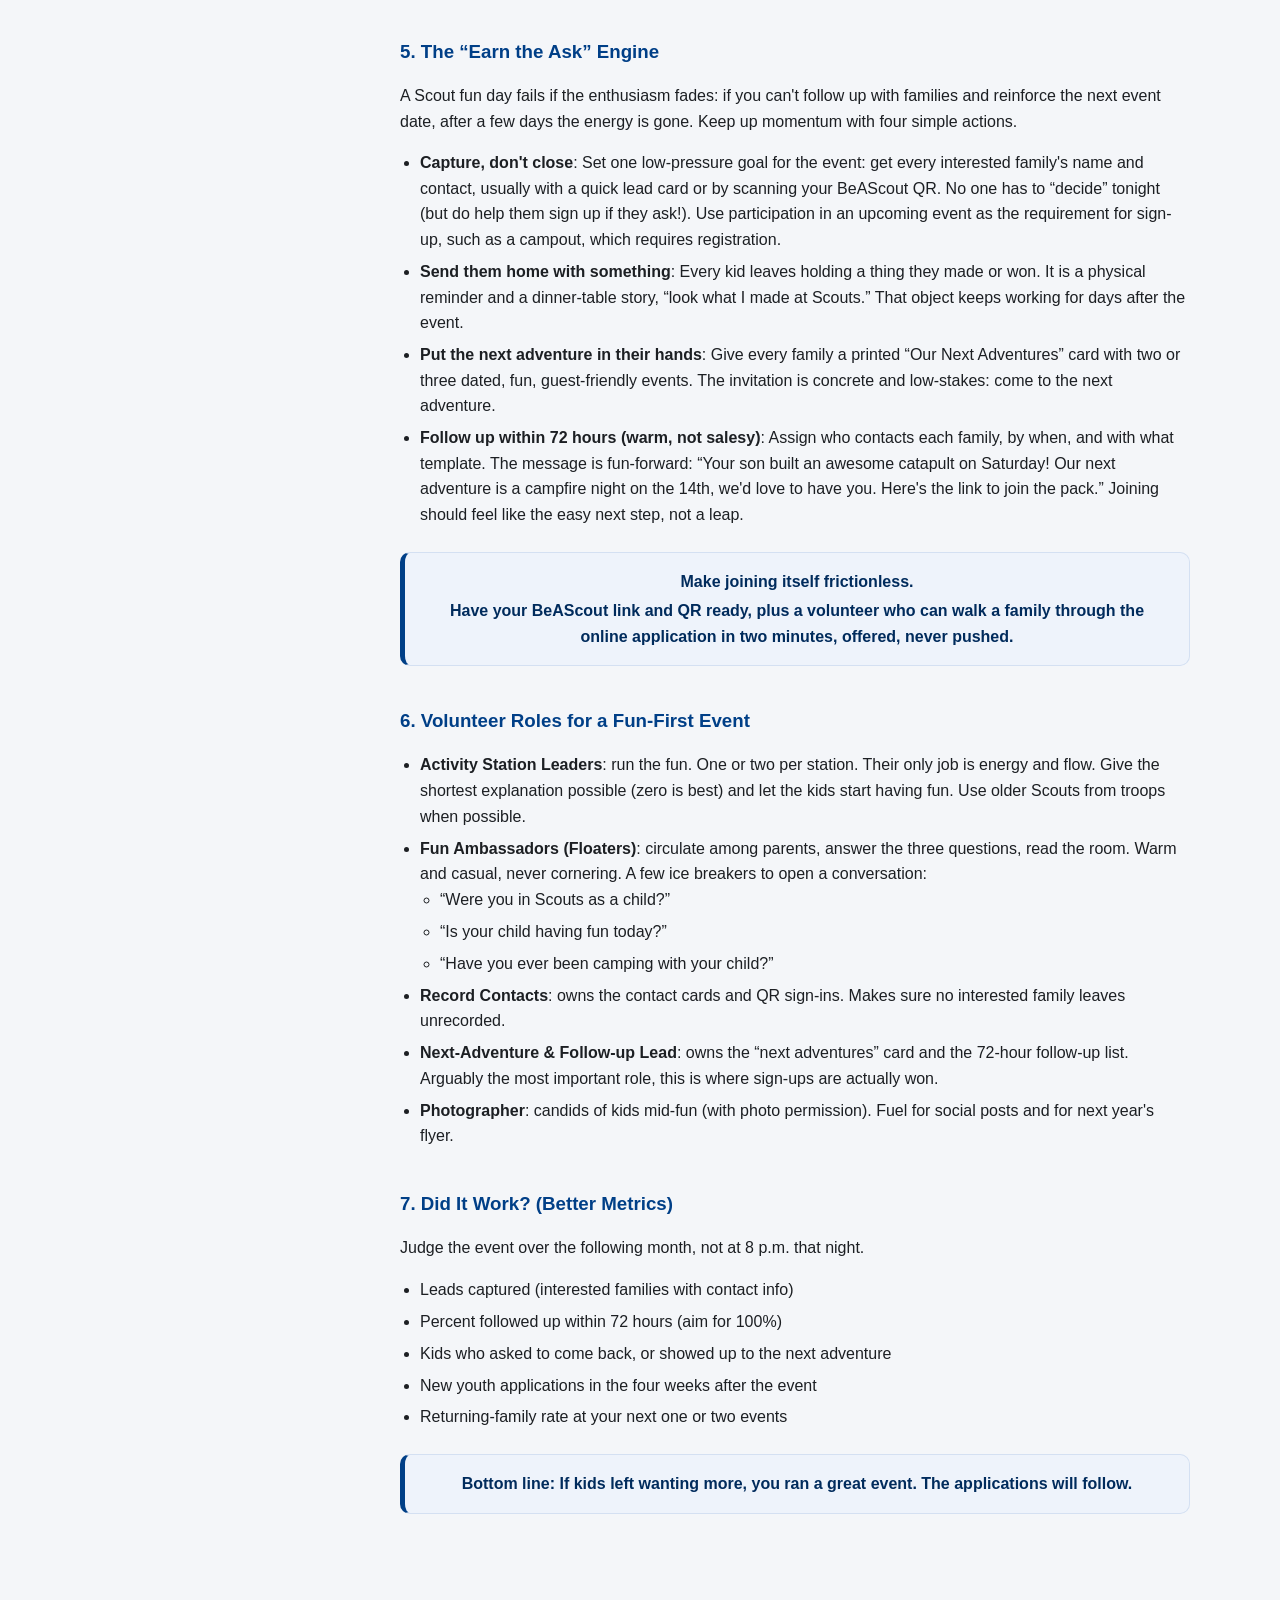
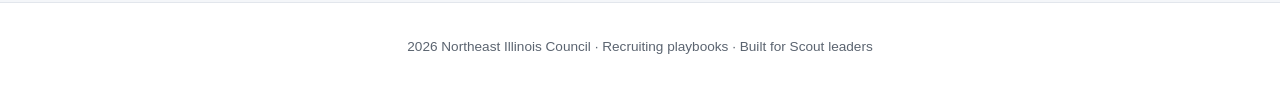
==== commit d194135b: "content: rewrite home tagline and meta description around fun-first "Step-by-step playbooks for grow" ====
--- a/index.html
+++ b/index.html
@@ -4,14 +4,14 @@
   <meta charset="UTF-8">
   <meta name="viewport" content="width=device-width, initial-scale=1.0">
   <title>Cub Scout Recruiting</title>
-  <meta name="description" content="Clearly structured recruiting playbooks for Cub Scout leaders, built on the first-hand knowledge of experienced leaders.">
+  <meta name="description" content="Step-by-step playbooks for growing your Cub Scout pack by putting Scout fun first, built on the first-hand knowledge of experienced leaders.">
   <link rel="stylesheet" href="styles.css">
 </head>
 <body>
   <header class="site-header">
     <div class="hero">
       <h1>Cub Scout Recruiting</h1>
-      <p class="tagline">Clearly structured playbooks to help Cub Scout leaders run recruiting efforts in a simple, direct way.</p>
+      <p class="tagline">Step-by-step playbooks for growing your pack by putting Scout fun first.</p>
     </div>
     <img class="hero-image" src="images/three_scouts_hiking_hero.jpeg" alt="Three Cub Scouts hiking outdoors">
   </header>
